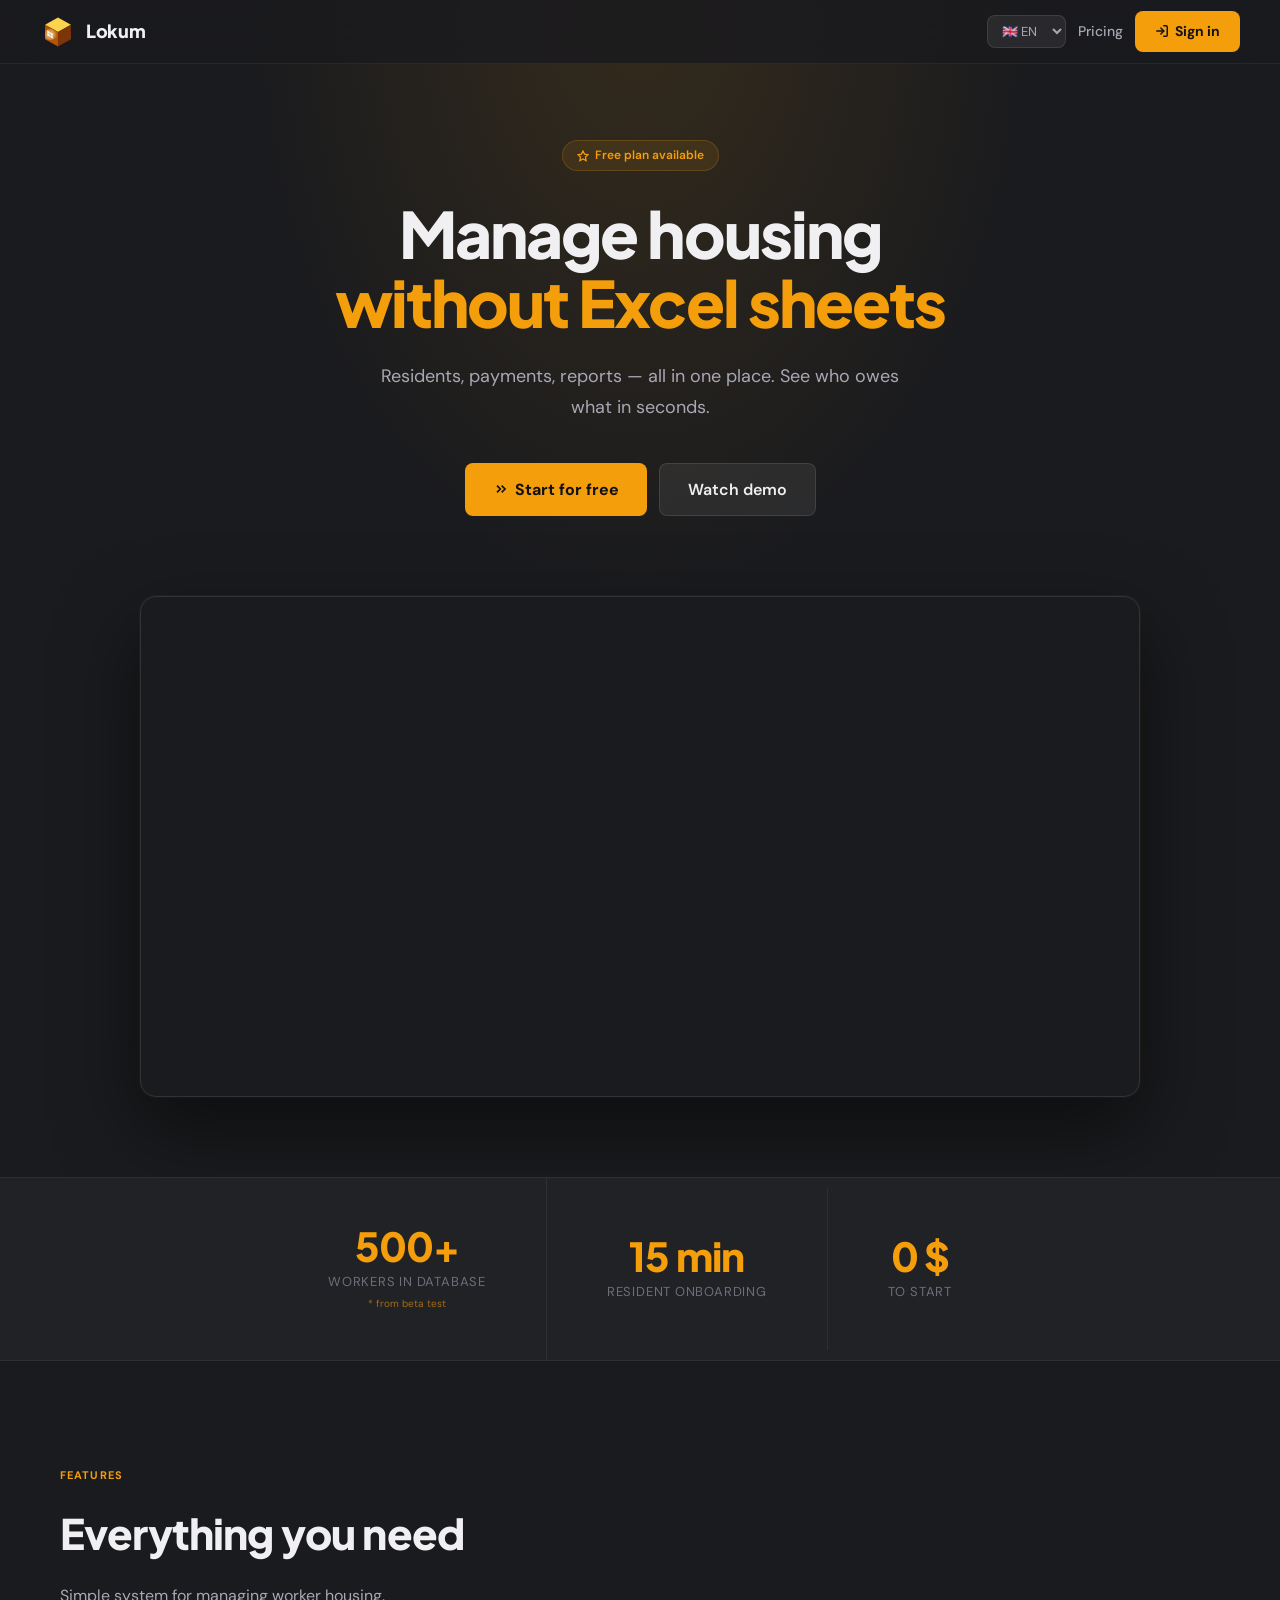
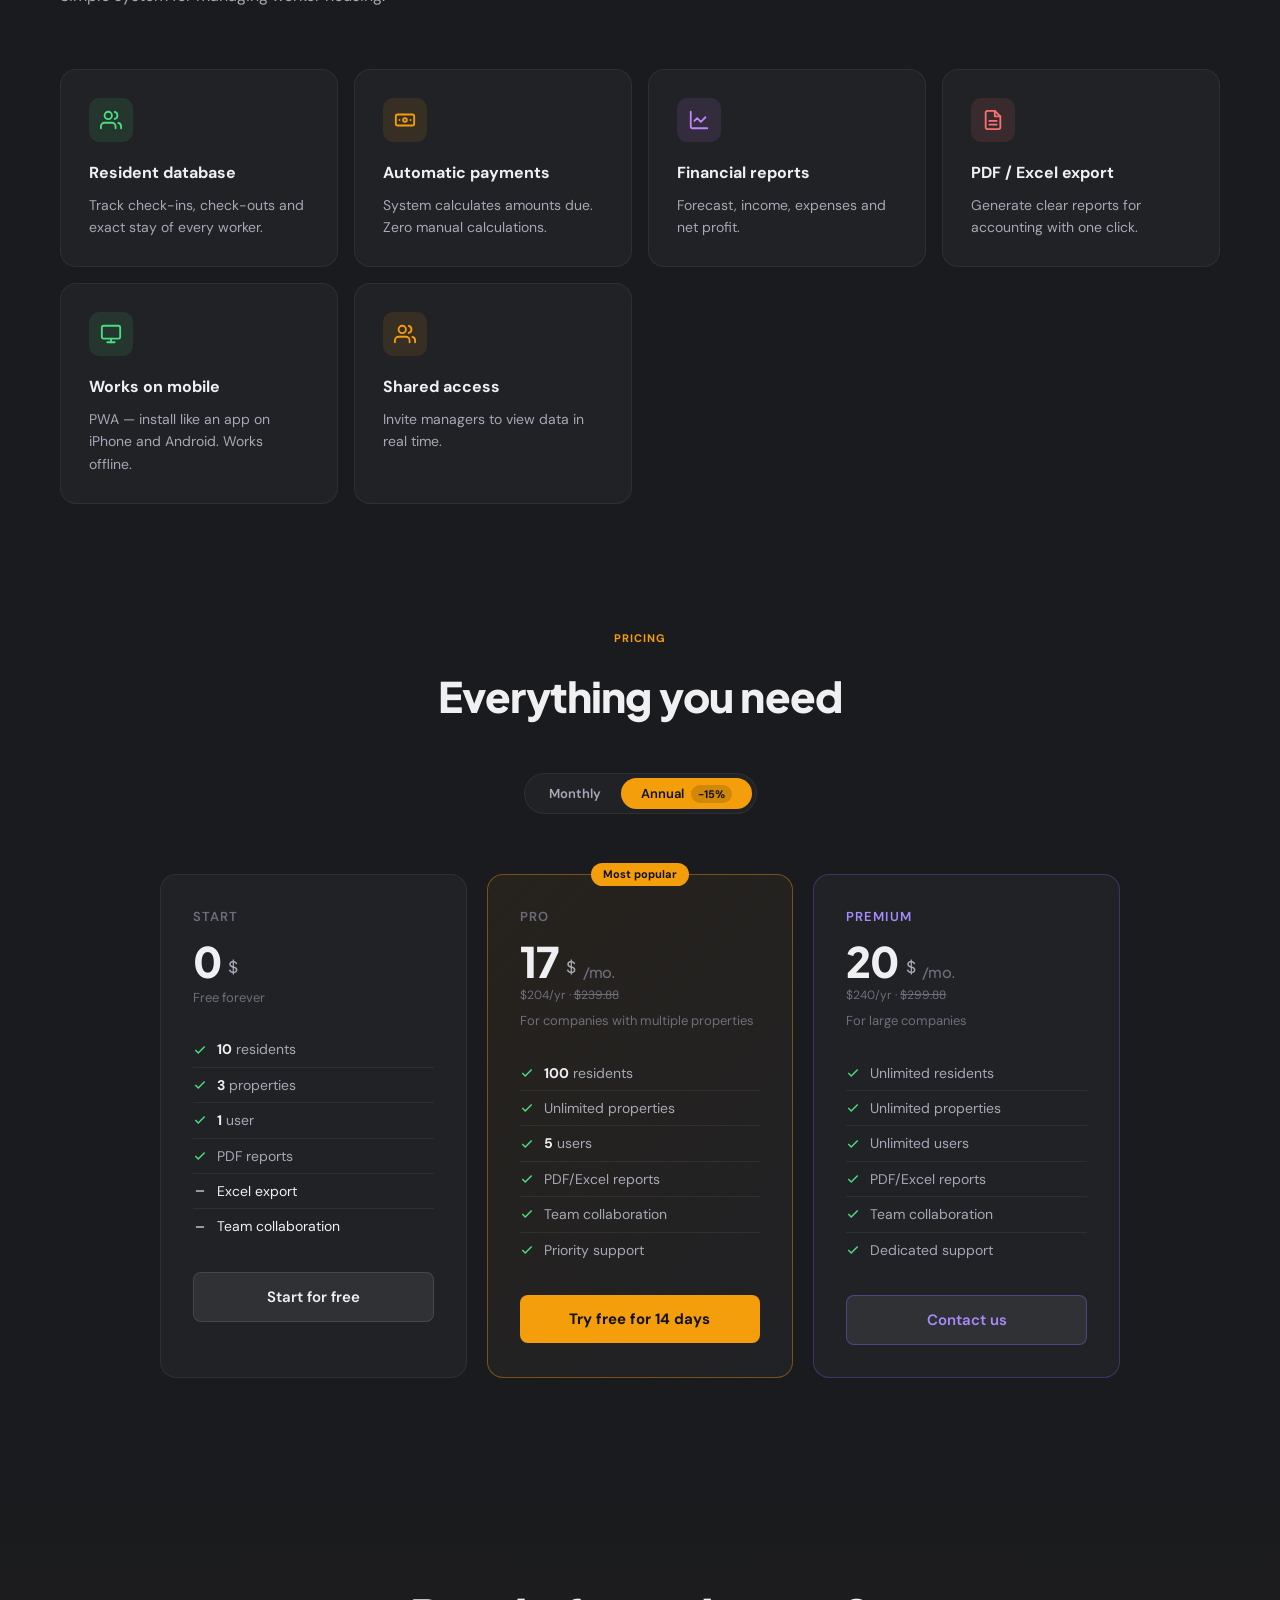
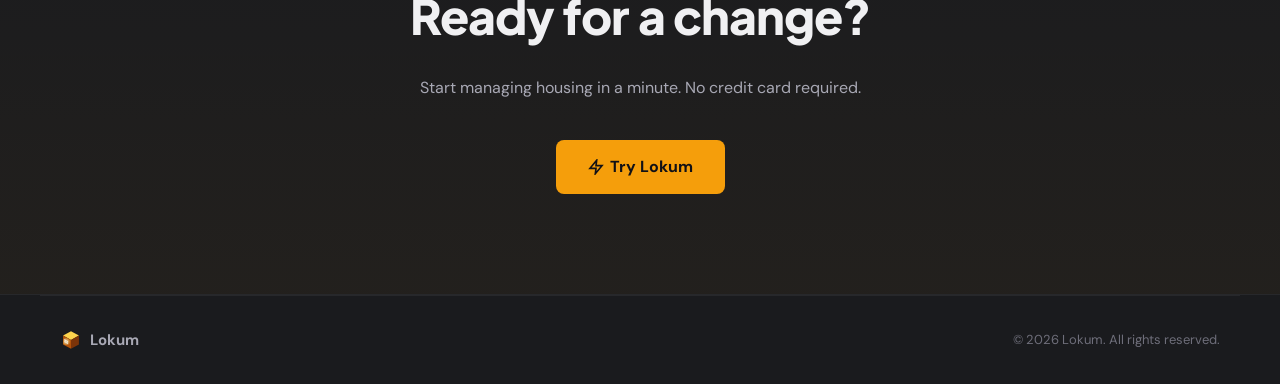
==== index.html @ be655bae "fix: remove RU flag emoji, reorder PL before RU in lang objects Co-Authored-By: Claude Opus 4.6 (1M " ====
<!DOCTYPE html>
<html lang="pl">
<head>
  <meta charset="UTF-8">
  <meta name="viewport" content="width=device-width, initial-scale=1.0">
  <meta name="theme-color" content="#1a1b1e">
  <meta name="description" content="Lokum — system zarządzania kwaterami pracowniczymi.">
  <title>Lokum — Zarządzanie kwaterami</title>
  <link rel="preconnect" href="https://fonts.googleapis.com">
  <link rel="preconnect" href="https://fonts.gstatic.com" crossorigin>
  <link href="https://fonts.googleapis.com/css2?family=DM+Sans:opsz,wght@9..40,400;9..40,500;9..40,700;9..40,800&family=Plus+Jakarta+Sans:wght@700;800&display=swap" rel="stylesheet">
  <style>
    :root {
      --bg: #1a1b1e;
      --bg2: #212226;
      --bg3: #1e1f23;
      --text: #f0f0f2;
      --text2: #a8a8b4;
      --text3: #6e6e7a;
      --border: rgba(255,255,255,.10);
      --border2: rgba(255,255,255,.06);
      --surface: rgba(255,255,255,.07);
      --surface2: rgba(255,255,255,.04);
      --accent: #f59e0b;
      --accent2: #d97706;
      --green: #4ade80;
      --red: #f87171;
      --purple: #c084fc;
    }

    * { margin: 0; padding: 0; box-sizing: border-box; }

    body {
      font-family: 'DM Sans', -apple-system, sans-serif;
      background: var(--bg);
      color: var(--text);
      line-height: 1.6;
      overflow-x: hidden;
    }

    /* ── NAV ── */
    nav {
      position: fixed; top: 0; left: 0; right: 0;
      padding: 0 40px;
      height: 64px;
      display: flex; justify-content: space-between; align-items: center;
      background: rgba(26,27,30,.85);
      backdrop-filter: blur(16px);
      -webkit-backdrop-filter: blur(16px);
      border-bottom: 1px solid var(--border2);
      z-index: 100;
    }

    .nav-logo {
      display: flex; align-items: center; gap: 10px;
      text-decoration: none; color: var(--text);
    }

    .nav-logo-icon {
      width: 36px; height: 36px;
      background: transparent;
      border-radius: 10px;
      display: flex; align-items: center; justify-content: center;
    }

    .nav-logo-icon svg { width: 36px; height: 36px; }

    .nav-logo-name {
      font-family: 'Plus Jakarta Sans', sans-serif;
      font-size: 18px; font-weight: 800;
      letter-spacing: -0.02em;
    }

    .nav-right { display: flex; gap: 12px; align-items: center; }

    .nav-link {
      color: var(--text2); text-decoration: none;
      font-size: 14px; font-weight: 500;
      transition: color .2s;
      cursor: pointer;
      background: none; border: none; font-family: inherit;
    }
    .nav-link:hover { color: var(--text); }

    .btn-primary {
      display: inline-flex; align-items: center; gap: 6px;
      background: var(--accent); color: #111116;
      padding: 9px 20px; border-radius: 8px;
      font-weight: 700; font-size: 14px;
      text-decoration: none;
      transition: all .2s cubic-bezier(.16,1,.3,1);
      border: none; cursor: pointer; font-family: inherit;
      white-space: nowrap;
    }
    .btn-primary:hover {
      filter: brightness(1.1);
      transform: translateY(-1px);
      box-shadow: 0 8px 24px rgba(245,158,11,.25);
    }
    .btn-primary:active { transform: scale(.98); }

    .btn-secondary {
      display: inline-flex; align-items: center; gap: 6px;
      background: var(--surface); color: var(--text);
      padding: 9px 20px; border-radius: 8px;
      font-weight: 600; font-size: 14px;
      text-decoration: none;
      border: 1px solid var(--border);
      transition: all .2s; cursor: pointer; font-family: inherit;
    }
    .btn-secondary:hover { background: var(--surface); border-color: rgba(255,255,255,.2); }

    /* ── HERO ── */
    .hero {
      padding: 140px 20px 80px;
      text-align: center;
      position: relative;
      overflow: hidden;
    }

    .hero::before {
      content: '';
      position: absolute; top: 0; left: 50%; transform: translateX(-50%);
      width: 800px; height: 600px;
      background: radial-gradient(ellipse at 50% 0%, rgba(245,158,11,.12) 0%, transparent 70%);
      pointer-events: none;
    }

    .hero-badge {
      display: inline-flex; align-items: center; gap: 6px;
      background: rgba(245,158,11,.1);
      border: 1px solid rgba(245,158,11,.2);
      color: var(--accent);
      padding: 5px 14px; border-radius: 100px;
      font-size: 12px; font-weight: 600;
      margin-bottom: 28px;
      opacity: 0; animation: fadeUp .5s ease .1s both;
    }

    .hero h1 {
      font-family: 'Plus Jakarta Sans', sans-serif;
      font-size: clamp(36px, 6vw, 64px);
      font-weight: 800;
      line-height: 1.08;
      letter-spacing: -0.03em;
      max-width: 820px;
      margin: 0 auto 24px;
      opacity: 0; animation: fadeUp .6s ease .2s both;
    }

    .hero h1 span { color: var(--accent); }

    .hero p {
      font-size: clamp(15px, 2vw, 18px);
      color: var(--text2);
      max-width: 560px;
      margin: 0 auto 40px;
      line-height: 1.7;
      opacity: 0; animation: fadeUp .6s ease .35s both;
    }

    .hero-cta {
      display: flex; gap: 12px; justify-content: center; flex-wrap: wrap;
      margin-bottom: 80px;
      opacity: 0; animation: fadeUp .6s ease .45s both;
    }

    .hero-video-wrap {
      max-width: 1000px; margin: 0 auto;
      position: relative;
      opacity: 0; animation: fadeUp .8s ease .55s both;
    }

    .hero-video-frame {
      border-radius: 16px;
      border: 1px solid var(--border);
      overflow: hidden;
      box-shadow: 0 32px 80px rgba(0,0,0,.5), 0 0 0 1px rgba(245,158,11,.06);
      animation: glowPulse 4s ease-in-out 1.5s infinite;
    }

    .hero-video-frame video {
      width: 100%; height: auto; display: block;
    }

    /* ── STATS BANNER ── */
    .banner {
      display: flex; justify-content: center; align-items: center;
      flex-wrap: wrap; gap: 0;
      border-top: 1px solid var(--border2);
      border-bottom: 1px solid var(--border2);
      background: var(--bg2);
      padding: 0 20px;
    }

    .banner-stat {
      display: flex; flex-direction: column; align-items: center;
      padding: 48px 60px;
      border-right: 1px solid var(--border2);
      opacity: 0; transform: translateY(20px);
      transition: opacity .6s ease, transform .6s ease;
    }
    .banner-stat:last-child { border-right: none; }
    .banner-stat.visible { opacity: 1; transform: translateY(0); }
    .banner-stat:nth-child(2) { transition-delay: .15s; }
    .banner-stat:nth-child(3) { transition-delay: .3s; }

    .banner-val {
      font-family: 'Plus Jakarta Sans', sans-serif;
      font-size: 40px; font-weight: 800;
      color: var(--accent);
      line-height: 1; margin-bottom: 6px;
      letter-spacing: -0.02em;
    }

    .banner-lbl {
      font-size: 13px; color: var(--text3);
      text-transform: uppercase; letter-spacing: .06em;
    }

    .banner-note {
      font-size: 10px; color: var(--accent);
      opacity: .6; margin-top: 3px;
    }

    /* ── FEATURES ── */
    .section {
      padding: 100px 20px;
      max-width: 1200px;
      margin: 0 auto;
    }

    .sec-label {
      display: inline-block;
      font-size: 11px; font-weight: 700;
      letter-spacing: .1em; text-transform: uppercase;
      color: var(--accent); margin-bottom: 14px;
    }

    .sec-title {
      font-family: 'Plus Jakarta Sans', sans-serif;
      font-size: clamp(28px, 4vw, 42px);
      font-weight: 800; letter-spacing: -0.02em;
      margin-bottom: 16px;
    }

    .sec-sub {
      font-size: 16px; color: var(--text2);
      max-width: 560px; margin-bottom: 60px; line-height: 1.7;
    }

    .features-grid {
      display: grid;
      grid-template-columns: repeat(auto-fit, minmax(260px, 1fr));
      gap: 16px;
    }

    .feat-card {
      background: var(--bg2);
      border: 1px solid var(--border2);
      border-radius: 16px;
      padding: 28px;
      transition: border-color .2s, transform .3s cubic-bezier(.16,1,.3,1), box-shadow .3s;
      opacity: 0; transform: translateY(24px);
    }
    .feat-card.visible { opacity: 1; transform: translateY(0); }
    .feat-card:nth-child(2) { transition-delay: .08s; }
    .feat-card:nth-child(3) { transition-delay: .16s; }
    .feat-card:nth-child(4) { transition-delay: .24s; }
    .feat-card:nth-child(5) { transition-delay: .32s; }
    .feat-card:nth-child(6) { transition-delay: .4s; }

    .feat-card:hover {
      border-color: rgba(245,158,11,.3);
      transform: translateY(-4px);
      box-shadow: 0 12px 32px rgba(0,0,0,.2);
    }

    .feat-icon {
      width: 44px; height: 44px;
      border-radius: 10px;
      display: flex; align-items: center; justify-content: center;
      margin-bottom: 18px;
    }

    .feat-card h3 {
      font-size: 16px; font-weight: 700;
      margin-bottom: 8px;
    }

    .feat-card p { font-size: 14px; color: var(--text2); line-height: 1.6; }

    /* ── PRICING ── */
    .pricing-grid {
      display: grid;
      grid-template-columns: repeat(auto-fit, minmax(280px, 1fr));
      gap: 20px;
      max-width: 960px;
      margin: 0 auto;
    }

    .plan-card {
      background: var(--bg2);
      border: 1px solid var(--border2);
      border-radius: 16px;
      padding: 32px;
      position: relative;
      transition: transform .3s, border-color .2s;
    }

    .plan-card:hover { transform: translateY(-4px); }

    .plan-card.featured {
      border-color: rgba(245,158,11,.4);
      background: linear-gradient(135deg, rgba(245,158,11,.06), var(--bg2));
    }

    .plan-badge {
      position: absolute; top: -12px; left: 50%; transform: translateX(-50%);
      background: var(--accent); color: #111;
      font-size: 11px; font-weight: 700;
      padding: 3px 12px; border-radius: 100px;
      white-space: nowrap;
    }

    .plan-name {
      font-size: 13px; font-weight: 600;
      text-transform: uppercase; letter-spacing: .08em;
      color: var(--text3); margin-bottom: 12px;
    }

    .plan-price {
      font-family: 'Plus Jakarta Sans', sans-serif;
      font-size: 42px; font-weight: 800;
      letter-spacing: -0.02em; line-height: 1;
      margin-bottom: 4px;
    }

    .plan-price sub { font-size: 16px; font-weight: 500; color: var(--text2); vertical-align: middle; line-height: 1; }
    .plan-price .period { font-size: 15px; font-weight: 500; color: var(--text3); }

    .plan-desc { font-size: 13px; color: var(--text3); margin-bottom: 24px; margin-top: 6px; }

    .plan-features { list-style: none; margin-bottom: 28px; }

    .plan-features li {
      display: flex; align-items: center; gap: 10px;
      font-size: 14px; color: var(--text2);
      padding: 6px 0;
      border-bottom: 1px solid var(--border2);
    }
    .plan-features li:last-child { border-bottom: none; }

    .check-icon { color: var(--green); flex-shrink: 0; }
    .plan-features li strong { color: var(--text); }

    /* ── CTA ── */
    .cta-section {
      padding: 100px 20px;
      text-align: center;
      background: linear-gradient(180deg, transparent, rgba(245,158,11,.04));
    }

    .cta-section h2 {
      font-family: 'Plus Jakarta Sans', sans-serif;
      font-size: clamp(28px, 4vw, 48px);
      font-weight: 800; letter-spacing: -0.02em;
      margin-bottom: 20px;
    }

    .cta-section p { font-size: 16px; color: var(--text2); margin-bottom: 40px; }

    /* ── FOOTER ── */
    footer {
      padding: 32px 20px;
      border-top: 1px solid var(--border2);
      display: flex; justify-content: space-between; align-items: center;
      flex-wrap: wrap; gap: 12px;
      max-width: 1200px; margin: 0 auto;
    }

    .footer-logo {
      display: flex; align-items: center; gap: 8px;
      font-weight: 700; font-size: 15px; color: var(--text2);
      text-decoration: none;
    }

    .footer-right { font-size: 13px; color: var(--text3); }

    /* ── ANIMATIONS ── */
    @keyframes fadeUp {
      from { opacity: 0; transform: translateY(16px); }
      to   { opacity: 1; transform: translateY(0); }
    }

    @keyframes glowPulse {
      0%, 100% { box-shadow: 0 32px 80px rgba(0,0,0,.5), 0 0 0 1px rgba(245,158,11,.06); }
      50%       { box-shadow: 0 32px 80px rgba(0,0,0,.5), 0 0 60px rgba(245,158,11,.12); }
    }

    /* ── RESPONSIVE ── */
    @media (max-width: 768px) {
      nav { padding: 0 16px; }
      .banner-stat { padding: 32px 28px; }
      .banner-lbl { font-size: 11px; }
      .banner-val { font-size: 32px; }
      .section { padding: 64px 16px; }
      .nav-link.hide-mob { display: none; }
      footer { justify-content: center; text-align: center; }
    }

    @media (max-width: 480px) {
      .banner { flex-direction: column; }
      .banner-stat { border-right: none; border-bottom: 1px solid var(--border2); width: 100%; }
      .banner-stat:last-child { border-bottom: none; }
    }
    </style>
</head>
<body>

  <!-- NAV -->
  <nav>
    <a href="#" class="nav-logo">
      <div class="nav-logo-icon">
        <svg xmlns="http://www.w3.org/2000/svg" viewBox="0 0 100 100" width="36" height="36"><defs><radialGradient id="wg" cx="28" cy="57" r="24" gradientUnits="userSpaceOnUse"><stop offset="0%" stop-color="#FEF9C3" stop-opacity="0.95"/><stop offset="50%" stop-color="#FDE68A" stop-opacity="0.45"/><stop offset="100%" stop-color="#C96A09" stop-opacity="0"/></radialGradient><clipPath id="cl"><polygon points="14,30 50,50 50,90 14,70"/></clipPath></defs><polygon points="50,10 86,30 50,50 14,30" fill="#FCD34D"/><polygon points="14,30 50,50 50,90 14,70" fill="#B45309"/><g clip-path="url(#cl)"><ellipse cx="28" cy="57" rx="20" ry="16" fill="url(#wg)"/><polygon points="19,44 37,54 37,70 19,60" fill="#FFFDE7"/><line x1="19" y1="52" x2="37" y2="62" stroke="#B45309" stroke-width="1.6" opacity="0.55"/><line x1="28" y1="49" x2="28" y2="65" stroke="#B45309" stroke-width="1.6" opacity="0.55"/><polygon points="19,44 37,54 37,70 19,60" fill="none" stroke="#92400E" stroke-width="1.8" opacity="0.5"/></g><polygon points="86,30 86,70 50,90 50,50" fill="#7C3409"/></svg>
      </div>
      <span class="nav-logo-name">Lokum</span>
    </a>
    <div class="nav-right">
      <select id="lang-select" onchange="setLang(this.value)" style="background:var(--surface);border:1px solid var(--border);color:var(--text2);border-radius:8px;padding:6px 10px;font-size:13px;font-family:inherit;cursor:pointer;outline:none">
        <option value="pl">🇵🇱 PL</option>
        <option value="ua">🇺🇦 UA</option>
        <option value="ru">RU</option>
        <option value="en">🇬🇧 EN</option>
        <option value="lt">🇱🇹 LT</option>
      </select>
      <a href="#pricing" class="nav-link hide-mob" data-i18n="nav_pricing">Cennik</a>
      <a href="app.html" class="btn-primary">
        <svg xmlns="http://www.w3.org/2000/svg" width="14" height="14" viewBox="0 0 24 24" fill="none" stroke="currentColor" stroke-width="2.5" stroke-linecap="round" stroke-linejoin="round"><path d="M15 3h4a2 2 0 0 1 2 2v14a2 2 0 0 1-2 2h-4"/><polyline points="10 17 15 12 10 7"/><line x1="15" y1="12" x2="3" y2="12"/></svg>
        <span data-i18n="nav_login">Zaloguj się</span>
      </a>
    </div>
  </nav>

  <!-- HERO -->
  <section class="hero">
    <div class="hero-badge">
      <svg xmlns="http://www.w3.org/2000/svg" width="12" height="12" viewBox="0 0 24 24" fill="none" stroke="currentColor" stroke-width="2.5"><polygon points="12 2 15.09 8.26 22 9.27 17 14.14 18.18 21.02 12 17.77 5.82 21.02 7 14.14 2 9.27 8.91 8.26 12 2"/></svg>
      <span data-i18n="hero_badge">Darmowy plan dostępny</span>
    </div>
    <h1 data-i18n="hero_h1">Zarządzaj kwaterami<br><span>bez arkuszy Excel</span></h1>
    <p data-i18n="hero_p">Mieszkańcy, płatności, raporty — wszystko w jednym miejscu.</p>
    <div class="hero-cta">
      <a href="app.html" class="btn-primary" style="font-size:16px;padding:13px 28px">
        <svg xmlns="http://www.w3.org/2000/svg" width="16" height="16" viewBox="0 0 24 24" fill="none" stroke="currentColor" stroke-width="2.5"><polyline points="13 17 18 12 13 7"/><polyline points="6 17 11 12 6 7"/></svg>
        <span data-i18n="hero_cta1">Zacznij za darmo</span>
      </a>
      <a href="#features" class="btn-secondary" style="font-size:16px;padding:13px 28px">
        <span data-i18n="hero_cta2">Zobacz demo</span>
      </a>
    </div>
    <div class="hero-video-wrap">
      <div class="hero-video-frame">
        <video autoplay muted loop playsinline preload="auto">
          <source src="promo.mp4" type="video/mp4">
        </video>
      </div>
    </div>
  </section>

  <!-- BANNER -->
  <div class="banner" id="stats-banner">
    <div class="banner-stat">
      <div class="banner-val">500+</div>
      <div class="banner-lbl" data-i18n="banner_lbl1">Pracowników w bazie</div>
      <div class="banner-note" data-i18n="banner_note1">* z beta testu</div>
    </div>
    <div class="banner-stat">
      <div class="banner-val">15 min</div>
      <div class="banner-lbl" data-i18n="banner_lbl2">Onboarding lokatora</div>
    </div>
    <div class="banner-stat">
      <div class="banner-val">0 $</div>
      <div class="banner-lbl" data-i18n="banner_lbl3">Za start</div>
    </div>
  </div>

  <!-- FEATURES -->
  <section class="section" id="features">
    <div>
      <div class="sec-label" data-i18n="feat_label">Funkcje</div>
      <h2 class="sec-title" data-i18n="feat_h2">Wszystko czego potrzebujesz</h2>
      <p class="sec-sub" data-i18n="feat_sub">Prosty system do zarządzania kwaterami pracowniczymi.</p>
    </div>
    <div class="features-grid">
      <div class="feat-card">
        <div class="feat-icon" style="background:rgba(74,222,128,.1)"><svg xmlns="http://www.w3.org/2000/svg" width="22" height="22" viewBox="0 0 24 24" fill="none" stroke="#4ade80" stroke-width="2" stroke-linecap="round" stroke-linejoin="round"><path d="M17 21v-2a4 4 0 0 0-4-4H5a4 4 0 0 0-4 4v2"/><circle cx="9" cy="7" r="4"/><path d="M23 21v-2a4 4 0 0 0-3-3.87"/><path d="M16 3.13a4 4 0 0 1 0 7.75"/></svg></div>
        <h3 data-i18n="feat1_h">Baza mieszkańców</h3>
        <p data-i18n="feat1_p">Śledź zameldowania, wymeldowania i czas pobytu.</p>
      </div>
      <div class="feat-card">
        <div class="feat-icon" style="background:rgba(245,158,11,.1)"><svg xmlns="http://www.w3.org/2000/svg" width="22" height="22" viewBox="0 0 24 24" fill="none" stroke="#f59e0b" stroke-width="2" stroke-linecap="round" stroke-linejoin="round"><rect width="20" height="12" x="2" y="6" rx="2"/><circle cx="12" cy="12" r="2"/><path d="M6 12h.01M18 12h.01"/></svg></div>
        <h3 data-i18n="feat2_h">Automatyczne płatności</h3>
        <p data-i18n="feat2_p">System przelicza należności. Zero ręcznych obliczeń.</p>
      </div>
      <div class="feat-card">
        <div class="feat-icon" style="background:rgba(192,132,252,.1)"><svg xmlns="http://www.w3.org/2000/svg" width="22" height="22" viewBox="0 0 24 24" fill="none" stroke="#c084fc" stroke-width="2" stroke-linecap="round" stroke-linejoin="round"><path d="M3 3v16a2 2 0 0 0 2 2h16"/><path d="m19 9-5 5-4-4-3 3"/></svg></div>
        <h3 data-i18n="feat3_h">Raporty finansowe</h3>
        <p data-i18n="feat3_p">Prognoza, dochód, wydatki i zysk netto.</p>
      </div>
      <div class="feat-card">
        <div class="feat-icon" style="background:rgba(248,113,113,.1)"><svg xmlns="http://www.w3.org/2000/svg" width="22" height="22" viewBox="0 0 24 24" fill="none" stroke="#f87171" stroke-width="2" stroke-linecap="round" stroke-linejoin="round"><path d="M14 2H6a2 2 0 0 0-2 2v16a2 2 0 0 0 2 2h12a2 2 0 0 0 2-2V8z"/><polyline points="14 2 14 8 20 8"/><line x1="16" y1="13" x2="8" y2="13"/><line x1="16" y1="17" x2="8" y2="17"/></svg></div>
        <h3 data-i18n="feat4_h">Eksport PDF / Excel</h3>
        <p data-i18n="feat4_p">Generuj raporty jednym kliknięciem.</p>
      </div>
      <div class="feat-card">
        <div class="feat-icon" style="background:rgba(74,222,128,.1)"><svg xmlns="http://www.w3.org/2000/svg" width="22" height="22" viewBox="0 0 24 24" fill="none" stroke="#4ade80" stroke-width="2" stroke-linecap="round" stroke-linejoin="round"><rect x="2" y="3" width="20" height="14" rx="2"/><line x1="8" y1="21" x2="16" y2="21"/><line x1="12" y1="17" x2="12" y2="21"/></svg></div>
        <h3 data-i18n="feat5_h">Działa na telefonie</h3>
        <p data-i18n="feat5_p">PWA na iPhone i Android. Działa offline.</p>
      </div>
      <div class="feat-card">
        <div class="feat-icon" style="background:rgba(245,158,11,.1)"><svg xmlns="http://www.w3.org/2000/svg" width="22" height="22" viewBox="0 0 24 24" fill="none" stroke="#f59e0b" stroke-width="2" stroke-linecap="round" stroke-linejoin="round"><path d="M17 21v-2a4 4 0 0 0-4-4H5a4 4 0 0 0-4 4v2"/><circle cx="9" cy="7" r="4"/><path d="M23 21v-2a4 4 0 0 0-3-3.87"/><path d="M16 3.13a4 4 0 0 1 0 7.75"/></svg></div>
        <h3 data-i18n="feat6_h">Współdzielenie</h3>
        <p data-i18n="feat6_p">Zaproś menedżerów do podglądu danych.</p>
      </div>
    </div>
  </section>

  <!-- PRICING -->
  <section class="section" id="pricing" style="padding-top:20px">
    <div style="text-align:center;margin-bottom:60px">
      <div class="sec-label" data-i18n="nav_pricing">Cennik</div>
      <h2 class="sec-title" data-i18n="feat_h2" style="font-size:clamp(28px,4vw,42px)">Prosty, uczciwy cennik</h2>

      <!-- Billing toggle -->
      <div style="display:inline-flex;align-items:center;gap:0;margin-top:28px;background:var(--bg2);border:1px solid var(--border2);border-radius:100px;padding:4px">
        <button id="btn-monthly" onclick="setBilling('monthly')" style="padding:7px 20px;border-radius:100px;border:none;font-family:inherit;font-size:13px;font-weight:600;cursor:pointer;background:transparent;color:var(--text2);transition:all .2s">
          <span data-i18n="billing_monthly">Miesięcznie</span>
        </button>
        <button id="btn-annual" onclick="setBilling('annual')" style="padding:7px 20px;border-radius:100px;border:none;font-family:inherit;font-size:13px;font-weight:600;cursor:pointer;background:var(--accent);color:#111;transition:all .2s">
          <span data-i18n="billing_annual">Rocznie</span>
          <span style="background:rgba(0,0,0,.15);color:#111;padding:2px 7px;border-radius:20px;font-size:11px;margin-left:4px;font-weight:700">-15%</span>
        </button>
      </div>
    </div>

    <div class="pricing-grid" style="max-width:960px">
      <!-- Free -->
      <div class="plan-card">
        <div class="plan-name">Start</div>
        <div class="plan-price">0 <sub>$</sub></div>
        <div class="plan-desc" data-i18n="plan_free_desc">Na zawsze darmowy</div>
        <ul class="plan-features">
          <li><svg class="check-icon" xmlns="http://www.w3.org/2000/svg" width="14" height="14" viewBox="0 0 24 24" fill="none" stroke="currentColor" stroke-width="2.5"><polyline points="20 6 9 17 4 12"/></svg><span><strong>10</strong> <span data-i18n="plan_residents">mieszkańców</span></span></li>
          <li><svg class="check-icon" xmlns="http://www.w3.org/2000/svg" width="14" height="14" viewBox="0 0 24 24" fill="none" stroke="currentColor" stroke-width="2.5"><polyline points="20 6 9 17 4 12"/></svg><span><strong>3</strong> <span data-i18n="plan_props">obiekty</span></span></li>
          <li><svg class="check-icon" xmlns="http://www.w3.org/2000/svg" width="14" height="14" viewBox="0 0 24 24" fill="none" stroke="currentColor" stroke-width="2.5"><polyline points="20 6 9 17 4 12"/></svg><span><strong>1</strong> <span data-i18n="plan_user">użytkownik</span></span></li>
          <li><svg class="check-icon" xmlns="http://www.w3.org/2000/svg" width="14" height="14" viewBox="0 0 24 24" fill="none" stroke="currentColor" stroke-width="2.5"><polyline points="20 6 9 17 4 12"/></svg><span data-i18n="plan_reports_pdf">Raporty PDF</span></li>
          <li style="color:var(--text4)"><svg xmlns="http://www.w3.org/2000/svg" width="14" height="14" viewBox="0 0 24 24" fill="none" stroke="currentColor" stroke-width="2" style="color:var(--text4);flex-shrink:0"><line x1="5" y1="12" x2="19" y2="12"/></svg><span data-i18n="plan_excel">Eksport Excel</span></li>
          <li style="color:var(--text4)"><svg xmlns="http://www.w3.org/2000/svg" width="14" height="14" viewBox="0 0 24 24" fill="none" stroke="currentColor" stroke-width="2" style="color:var(--text4);flex-shrink:0"><line x1="5" y1="12" x2="19" y2="12"/></svg><span data-i18n="plan_collab">Wspólna praca</span></li>
        </ul>
        <a href="app.html" class="btn-secondary" style="width:100%;justify-content:center;font-size:15px;padding:12px" data-i18n="cta_free">Zacznij za darmo</a>
      </div>

      <!-- Pro -->
      <div class="plan-card featured">
        <div class="plan-badge" data-i18n="plan_popular">Najpopularniejszy</div>
        <div class="plan-name">Pro</div>
        <div class="plan-price"><span id="price-pro">17</span> <sub>$</sub> <span class="period">/<span data-i18n="plan_mo">mies.</span></span></div>
        <div id="price-pro-annual" style="font-size:12px;color:var(--text3);margin-top:2px"><span id="price-pro-note">$204/yr · <s style="color:var(--text4)">$239.88</s></span></div>
        <div class="plan-desc" data-i18n="plan_pro_desc">Dla firm z wieloma obiektami</div>
        <ul class="plan-features">
          <li><svg class="check-icon" xmlns="http://www.w3.org/2000/svg" width="14" height="14" viewBox="0 0 24 24" fill="none" stroke="currentColor" stroke-width="2.5"><polyline points="20 6 9 17 4 12"/></svg><span><strong>100</strong> <span data-i18n="plan_residents">mieszkańców</span></span></li>
          <li><svg class="check-icon" xmlns="http://www.w3.org/2000/svg" width="14" height="14" viewBox="0 0 24 24" fill="none" stroke="currentColor" stroke-width="2.5"><polyline points="20 6 9 17 4 12"/></svg><span data-i18n="plan_unlimited_props">Nieograniczone obiekty</span></li>
          <li><svg class="check-icon" xmlns="http://www.w3.org/2000/svg" width="14" height="14" viewBox="0 0 24 24" fill="none" stroke="currentColor" stroke-width="2.5"><polyline points="20 6 9 17 4 12"/></svg><span><strong>5</strong> <span data-i18n="plan_users">użytkowników</span></span></li>
          <li><svg class="check-icon" xmlns="http://www.w3.org/2000/svg" width="14" height="14" viewBox="0 0 24 24" fill="none" stroke="currentColor" stroke-width="2.5"><polyline points="20 6 9 17 4 12"/></svg><span data-i18n="plan_reports">Raporty PDF + Excel</span></li>
          <li><svg class="check-icon" xmlns="http://www.w3.org/2000/svg" width="14" height="14" viewBox="0 0 24 24" fill="none" stroke="currentColor" stroke-width="2.5"><polyline points="20 6 9 17 4 12"/></svg><span data-i18n="plan_collab">Wspólna praca</span></li>
          <li><svg class="check-icon" xmlns="http://www.w3.org/2000/svg" width="14" height="14" viewBox="0 0 24 24" fill="none" stroke="currentColor" stroke-width="2.5"><polyline points="20 6 9 17 4 12"/></svg><span data-i18n="plan_support">Wsparcie priorytetowe</span></li>
        </ul>
        <a href="app.html" class="btn-primary" style="width:100%;justify-content:center;font-size:15px;padding:12px" data-i18n="cta_trial">Wypróbuj 14 dni gratis</a>
      </div>

      <!-- Premium -->
      <div class="plan-card" style="border-color:rgba(139,92,246,.3)">
        <div class="plan-name" style="color:#a78bfa">Premium</div>
        <div class="plan-price"><span id="price-premium">20</span> <sub>$</sub> <span class="period">/<span data-i18n="plan_mo">mies.</span></span></div>
        <div id="price-premium-annual" style="font-size:12px;color:var(--text3);margin-top:2px"><span id="price-prem-note">$240/yr · <s style="color:var(--text4)">$299.88</s></span></div>
        <div class="plan-desc" data-i18n="plan_prem_desc">Dla firm z wieloma obiektami i pracownikami</div>
        <ul class="plan-features">
          <li><svg class="check-icon" xmlns="http://www.w3.org/2000/svg" width="14" height="14" viewBox="0 0 24 24" fill="none" stroke="currentColor" stroke-width="2.5"><polyline points="20 6 9 17 4 12"/></svg><span data-i18n="plan_unlimited_res">Nieograniczeni mieszkańcy</span></li>
          <li><svg class="check-icon" xmlns="http://www.w3.org/2000/svg" width="14" height="14" viewBox="0 0 24 24" fill="none" stroke="currentColor" stroke-width="2.5"><polyline points="20 6 9 17 4 12"/></svg><span data-i18n="plan_unlimited_props">Nieograniczone obiekty</span></li>
          <li><svg class="check-icon" xmlns="http://www.w3.org/2000/svg" width="14" height="14" viewBox="0 0 24 24" fill="none" stroke="currentColor" stroke-width="2.5"><polyline points="20 6 9 17 4 12"/></svg><span data-i18n="plan_unlimited_users">Bez limitu użytkowników</span></li>
          <li><svg class="check-icon" xmlns="http://www.w3.org/2000/svg" width="14" height="14" viewBox="0 0 24 24" fill="none" stroke="currentColor" stroke-width="2.5"><polyline points="20 6 9 17 4 12"/></svg><span data-i18n="plan_reports">Raporty PDF + Excel</span></li>
          <li><svg class="check-icon" xmlns="http://www.w3.org/2000/svg" width="14" height="14" viewBox="0 0 24 24" fill="none" stroke="currentColor" stroke-width="2.5"><polyline points="20 6 9 17 4 12"/></svg><span data-i18n="plan_collab">Wspólna praca</span></li>
          <li><svg class="check-icon" xmlns="http://www.w3.org/2000/svg" width="14" height="14" viewBox="0 0 24 24" fill="none" stroke="currentColor" stroke-width="2.5"><polyline points="20 6 9 17 4 12"/></svg><span data-i18n="plan_dedicated">Dedykowane wsparcie</span></li>
        </ul>
        <a href="app.html" class="btn-secondary" style="width:100%;justify-content:center;font-size:15px;padding:12px;border-color:rgba(139,92,246,.4);color:#a78bfa" data-i18n="cta_contact">Skontaktuj się</a>
      </div>
    </div>
  </section>

  <!-- CTA -->
  <section class="cta-section">
    <h2 data-i18n="cta_h2">Gotowy na zmianę?</h2>
    <p data-i18n="cta_p">Zacznij zarządzać kwaterami w minutę. Karta kredytowa nie jest wymagana.</p>
    <a href="app.html" class="btn-primary" style="font-size:16px;padding:14px 32px">
      <svg xmlns="http://www.w3.org/2000/svg" width="16" height="16" viewBox="0 0 24 24" fill="none" stroke="currentColor" stroke-width="2.5"><path d="M13 2L3 14h9l-1 8 10-12h-9l1-8z"/></svg>
      <span data-i18n="cta_btn">Wypróbuj Lokum</span>
    </a>
  </section>

  <!-- FOOTER -->
  <div style="border-top:1px solid var(--border2)">
    <footer>
      <a href="#" class="footer-logo">
        <svg xmlns="http://www.w3.org/2000/svg" viewBox="0 0 100 100" width="22" height="22"><defs><radialGradient id="wg2" cx="28" cy="57" r="24" gradientUnits="userSpaceOnUse"><stop offset="0%" stop-color="#FEF9C3" stop-opacity="0.95"/><stop offset="50%" stop-color="#FDE68A" stop-opacity="0.45"/><stop offset="100%" stop-color="#C96A09" stop-opacity="0"/></radialGradient><clipPath id="cl2"><polygon points="14,30 50,50 50,90 14,70"/></clipPath></defs><polygon points="50,10 86,30 50,50 14,30" fill="#FCD34D"/><polygon points="14,30 50,50 50,90 14,70" fill="#B45309"/><g clip-path="url(#cl2)"><ellipse cx="28" cy="57" rx="20" ry="16" fill="url(#wg2)"/><polygon points="19,44 37,54 37,70 19,60" fill="#FFFDE7"/><line x1="19" y1="52" x2="37" y2="62" stroke="#B45309" stroke-width="1.6" opacity="0.55"/><line x1="28" y1="49" x2="28" y2="65" stroke="#B45309" stroke-width="1.6" opacity="0.55"/><polygon points="19,44 37,54 37,70 19,60" fill="none" stroke="#92400E" stroke-width="1.8" opacity="0.5"/></g><polygon points="86,30 86,70 50,90 50,50" fill="#7C3409"/></svg>
        Lokum
      </a>
      <div class="footer-right">© 2026 Lokum. <span data-i18n="footer_copy">Wszelkie prawa zastrzeżone.</span></div>
    </footer>
  </div>

  <script>
    const I18N = {"nav_pricing": {"pl": "Cennik", "ua": "Ціни", "ru": "Цены", "en": "Pricing", "lt": "Kainos"}, "nav_login": {"pl": "Zaloguj się", "ua": "Увійти", "ru": "Войти", "en": "Sign in", "lt": "Prisijungti"}, "hero_badge": {"pl": "Darmowy plan dostępny", "ua": "Безкоштовний план доступний", "ru": "Бесплатный план доступен", "en": "Free plan available", "lt": "Nemokamas planas prieinamas"}, "hero_h1": {"pl": "Zarządzaj kwaterami<br><span>bez arkuszy Excel</span>", "ua": "Керуйте житлом<br><span>без таблиць Excel</span>", "ru": "Управляйте жильём<br><span>без таблиц Excel</span>", "en": "Manage housing<br><span>without Excel sheets</span>", "lt": "Valdykite būstą<br><span>be Excel lentelių</span>"}, "hero_p": {"pl": "Mieszkańcy, płatności, raporty — wszystko w jednym miejscu. Sprawdź kto ile jest winien w kilka sekund.", "ua": "Мешканці, платежі, звіти — все в одному місці. Дізнайтесь хто скільки заборгував.", "ru": "Жильцы, платежи, отчёты — всё в одном месте. Узнайте кто сколько должен.", "en": "Residents, payments, reports — all in one place. See who owes what in seconds.", "lt": "Gyventojai, mokėjimai, ataskaitos — viskas vienoje vietoje."}, "hero_cta1": {"pl": "Zacznij za darmo", "ua": "Почати безкоштовно", "ru": "Начать бесплатно", "en": "Start for free", "lt": "Pradėti nemokamai"}, "hero_cta2": {"pl": "Zobacz demo", "ua": "Дивитись демо", "ru": "Смотреть демо", "en": "Watch demo", "lt": "Žiūrėti demo"}, "banner_lbl1": {"pl": "Pracowników w bazie", "ua": "Працівників у базі", "ru": "Работников в базе", "en": "Workers in database", "lt": "Darbuotojų bazėje"}, "banner_note1": {"pl": "* z beta testu", "ua": "* з бета-тесту", "ru": "* из бета-теста", "en": "* from beta test", "lt": "* iš beta testo"}, "banner_lbl2": {"pl": "Onboarding lokatora", "ua": "Онбординг мешканця", "ru": "Онбординг жильца", "en": "Resident onboarding", "lt": "Gyventojo įvedimas"}, "banner_lbl3": {"pl": "Za start", "ua": "За старт", "ru": "За старт", "en": "To start", "lt": "Pradžiai"}, "feat_label": {"pl": "Funkcje", "ua": "Можливості", "ru": "Функции", "en": "Features", "lt": "Funkcijos"}, "feat_h2": {"pl": "Wszystko czego potrzebujesz", "ua": "Все що вам потрібно", "ru": "Всё что вам нужно", "en": "Everything you need", "lt": "Viskas ko reikia"}, "feat_sub": {"pl": "Prosty system do zarządzania kwaterami pracowniczymi.", "ua": "Проста система управління житлом для працівників.", "ru": "Простая система управления жильём для работников.", "en": "Simple system for managing worker housing.", "lt": "Paprasta sistema darbuotojų būsto valdymui."}, "feat1_h": {"pl": "Baza mieszkańców", "ua": "База мешканців", "ru": "База жильцов", "en": "Resident database", "lt": "Gyventojų bazė"}, "feat1_p": {"pl": "Śledź zameldowania, wymeldowania i dokładny czas pobytu każdego pracownika.", "ua": "Відстежуйте заїзди, виїзди та час перебування кожного працівника.", "ru": "Отслеживайте заселения, выселения и точное время пребывания каждого работника.", "en": "Track check-ins, check-outs and exact stay of every worker.", "lt": "Sekite įsiregistravimus ir išsiregistravimus."}, "feat2_h": {"pl": "Automatyczne płatności", "ua": "Автоматичні платежі", "ru": "Автоматические платежи", "en": "Automatic payments", "lt": "Automatiniai mokėjimai"}, "feat2_p": {"pl": "System przelicza należności na podstawie stawki miesięcznej. Zero ręcznych obliczeń.", "ua": "Система розраховує заборгованість. Нуль ручних обчислень.", "ru": "Система рассчитывает задолженность. Ноль ручных вычислений.", "en": "System calculates amounts due. Zero manual calculations.", "lt": "Sistema skaičiuoja mokėtinas sumas."}, "feat3_h": {"pl": "Raporty finansowe", "ua": "Фінансові звіти", "ru": "Финансовые отчёты", "en": "Financial reports", "lt": "Finansinės ataskaitos"}, "feat3_p": {"pl": "Prognoza, faktyczny dochód, wydatki i zysk netto — wszystko w czytelnych wykresach.", "ua": "Прогноз, дохід, витрати і чистий прибуток.", "ru": "Прогноз, доход, расходы и чистая прибыль.", "en": "Forecast, income, expenses and net profit.", "lt": "Prognozė, pajamos, išlaidos ir grynasis pelnas."}, "feat4_h": {"pl": "Eksport PDF / Excel", "ua": "Експорт PDF / Excel", "ru": "Экспорт PDF / Excel", "en": "PDF / Excel export", "lt": "PDF / Excel eksportas"}, "feat4_p": {"pl": "Generuj przejrzyste raporty dla firm i księgowości jednym kliknięciem.", "ua": "Генеруйте звіти для компаній та бухгалтерії в один клік.", "ru": "Генерируйте отчёты для компаний одним кликом.", "en": "Generate clear reports for accounting with one click.", "lt": "Generuokite ataskaitas vienu paspaudimu."}, "feat5_h": {"pl": "Działa na telefonie", "ua": "Працює на телефоні", "ru": "Работает на телефоне", "en": "Works on mobile", "lt": "Veikia telefone"}, "feat5_p": {"pl": "PWA — instalujesz jak aplikację na iPhone i Android. Działa też offline.", "ua": "PWA — як додаток на iPhone та Android. Офлайн режим.", "ru": "PWA — как приложение на iPhone и Android. Работает офлайн.", "en": "PWA — install like an app on iPhone and Android. Works offline.", "lt": "PWA — įdiekite kaip programą. Veikia be interneto."}, "feat6_h": {"pl": "Współdzielenie", "ua": "Спільний доступ", "ru": "Совместный доступ", "en": "Shared access", "lt": "Bendras priėjimas"}, "feat6_p": {"pl": "Zaproś menedżerów i właścicieli obiektów do podglądu danych w czasie rzeczywistym.", "ua": "Запросіть менеджерів для перегляду даних у реальному часі.", "ru": "Пригласите менеджеров для просмотра данных в реальном времени.", "en": "Invite managers to view data in real time.", "lt": "Pakvieskite vadovus peržiūrėti duomenis."}, "cta_h2": {"pl": "Gotowy na zmianę?", "ua": "Готові до змін?", "ru": "Готовы к переменам?", "en": "Ready for a change?", "lt": "Pasiruošę pokyčiams?"}, "cta_p": {"pl": "Zacznij zarządzać kwaterami w minutę. Karta kredytowa nie jest wymagana.", "ua": "Почніть управляти житлом за хвилину. Кредитна картка не потрібна.", "ru": "Начните управлять жильём за минуту. Кредитная карта не требуется.", "en": "Start managing housing in a minute. No credit card required.", "lt": "Pradėkite valdyti būstą per minutę. Kortelė nereikalinga."}, "cta_btn": {"pl": "Wypróbuj Lokum", "ua": "Спробувати Lokum", "ru": "Попробовать Lokum", "en": "Try Lokum", "lt": "Išbandyti Lokum"}, "footer_copy": {"pl": "Wszelkie prawa zastrzeżone.", "ua": "Всі права захищені.", "ru": "Все права защищены.", "en": "All rights reserved.", "lt": "Visos teisės saugomos."}, "billing_monthly": {"pl": "Miesięcznie", "ua": "Щомісяця", "ru": "Ежемесячно", "en": "Monthly", "lt": "Kas mėnesį"}, "billing_annual": {"pl": "Rocznie", "ua": "Щороку", "ru": "Ежегодно", "en": "Annual", "lt": "Kasmet"}, "plan_free_desc": {"pl": "Na zawsze darmowy", "ua": "Назавжди безкоштовний", "ru": "Навсегда бесплатный", "en": "Free forever", "lt": "Amžinai nemokamas"}, "plan_residents": {"pl": "mieszkańców", "ua": "мешканців", "ru": "жильцов", "en": "residents", "lt": "gyventojų"}, "plan_props": {"pl": "obiekty", "ua": "об'єкти", "ru": "объекта", "en": "properties", "lt": "objektai"}, "plan_reports": {"pl": "Raporty PDF/Excel", "ua": "Звіти PDF/Excel", "ru": "Отчёты PDF/Excel", "en": "PDF/Excel reports", "lt": "PDF/Excel ataskaitos"}, "plan_mobile": {"pl": "Aplikacja mobilna", "ua": "Мобільний додаток", "ru": "Мобильное приложение", "en": "Mobile app", "lt": "Mobilioji programa"}, "cta_free": {"pl": "Zacznij za darmo", "ua": "Почати безкоштовно", "ru": "Начать бесплатно", "en": "Start for free", "lt": "Pradėti nemokamai"}, "plan_popular": {"pl": "Najpopularniejszy", "ua": "Найпопулярніший", "ru": "Самый популярный", "en": "Most popular", "lt": "Populiariausias"}, "plan_mo": {"pl": "mies.", "ua": "міс.", "ru": "мес.", "en": "mo.", "lt": "mėn."}, "plan_trial": {"pl": "14 dni próbnych gratis", "ua": "14 днів пробних безкоштовно", "ru": "14 дней пробных бесплатно", "en": "14-day free trial", "lt": "14 dienų bandymas"}, "plan_unlimited_res": {"pl": "Nieograniczeni mieszkańcy", "ua": "Необмежені мешканці", "ru": "Неограниченные жильцы", "en": "Unlimited residents", "lt": "Neriboti gyventojai"}, "plan_unlimited_props": {"pl": "Nieograniczone obiekty", "ua": "Необмежені об'єкти", "ru": "Неограниченные объекты", "en": "Unlimited properties", "lt": "Neriboti objektai"}, "plan_finance": {"pl": "Finanse + Rezerwacje", "ua": "Фінанси + Бронювання", "ru": "Финансы + Бронирования", "en": "Finance + Bookings", "lt": "Finansai + Rezervacijos"}, "plan_support": {"pl": "Wsparcie priorytetowe", "ua": "Пріоритетна підтримка", "ru": "Приоритетная поддержка", "en": "Priority support", "lt": "Prioritetinė pagalba"}, "cta_trial": {"pl": "Wypróbuj 14 dni gratis", "ua": "Спробуй 14 днів безкоштовно", "ru": "Попробуй 14 дней бесплатно", "en": "Try free for 14 days", "lt": "Išbandyk 14 dienų nemokamai"}, "plan_user": {"pl": "użytkownik", "ua": "користувач", "ru": "пользователь", "en": "user", "lt": "naudotojas"}, "plan_users": {"pl": "użytkowników", "ua": "користувачів", "ru": "пользователей", "en": "users", "lt": "naudotojų"}, "plan_reports_pdf": {"pl": "Raporty PDF", "ua": "Звіти PDF", "ru": "Отчёты PDF", "en": "PDF reports", "lt": "PDF ataskaitos"}, "plan_excel": {"pl": "Eksport Excel", "ua": "Експорт Excel", "ru": "Экспорт Excel", "en": "Excel export", "lt": "Excel eksportas"}, "plan_collab": {"pl": "Wspólna praca", "ua": "Спільна робота", "ru": "Совместная работа", "en": "Team collaboration", "lt": "Komandinis darbas"}, "plan_pro_desc": {"pl": "Dla firm z wieloma obiektami", "ua": "Для компаній з кількома об'єктами", "ru": "Для компаний с несколькими объектами", "en": "For companies with multiple properties", "lt": "Įmonėms su keliais objektais"}, "plan_pro_annual": {"pl": "lub $204/rok <span style='background:rgba(74,222,128,.15);padding:1px 6px;border-radius:20px;font-size:11px'>-15%</span>", "ua": "або $204/рік <span style='background:rgba(74,222,128,.15);padding:1px 6px;border-radius:20px;font-size:11px'>-15%</span>", "ru": "или $204/год <span style='background:rgba(74,222,128,.15);padding:1px 6px;border-radius:20px;font-size:11px'>-15%</span>", "en": "or $204/year <span style='background:rgba(74,222,128,.15);padding:1px 6px;border-radius:20px;font-size:11px'>-15%</span>", "lt": "arba $204/metams <span style='background:rgba(74,222,128,.15);padding:1px 6px;border-radius:20px;font-size:11px'>-15%</span>"}, "plan_prem_desc": {"pl": "Dla firm z wieloma obiektami i pracownikami", "ua": "Для великих компаній", "ru": "Для крупных компаний", "en": "For large companies", "lt": "Didelėms įmonėms"}, "plan_prem_annual": {"pl": "lub $240/rok <span style='background:rgba(74,222,128,.15);padding:1px 6px;border-radius:20px;font-size:11px'>-20%</span>", "ua": "або $240/рік <span style='background:rgba(74,222,128,.15);padding:1px 6px;border-radius:20px;font-size:11px'>-20%</span>", "ru": "или $240/год <span style='background:rgba(74,222,128,.15);padding:1px 6px;border-radius:20px;font-size:11px'>-20%</span>", "en": "or $240/year <span style='background:rgba(74,222,128,.15);padding:1px 6px;border-radius:20px;font-size:11px'>-20%</span>", "lt": "arba $240/metams <span style='background:rgba(74,222,128,.15);padding:1px 6px;border-radius:20px;font-size:11px'>-20%</span>"}, "plan_unlimited_users": {"pl": "Bez limitu użytkowników", "ua": "Без ліміту користувачів", "ru": "Без лимита пользователей", "en": "Unlimited users", "lt": "Neriboti naudotojai"}, "plan_dedicated": {"pl": "Dedykowane wsparcie", "ua": "Виділена підтримка", "ru": "Выделенная поддержка", "en": "Dedicated support", "lt": "Dedikuotas palaikymas"}, "cta_contact": {"pl": "Skontaktuj się", "ua": "Зв'язатися", "ru": "Связаться", "en": "Contact us", "lt": "Susisiekite"}};
    const LANGS = ['pl','ua','ru','en','lt'];
    const LANG_FLAGS = {pl:'🇵🇱', ua:'🇺🇦', ru:'', en:'🇬🇧', lt:'🇱🇹'};
    const LANG_NEXT  = {pl:'ua', ua:'ru', ru:'en', en:'lt', lt:'pl'};
    let currentLang = 'pl';

    function applyLang() {
      document.querySelectorAll('[data-i18n]').forEach(el => {
        const key = el.getAttribute('data-i18n');
        const val = I18N[key] && I18N[key][currentLang];
        if (val !== undefined) el.innerHTML = val;
      });
      const sel = document.getElementById('lang-select');
      if (sel) sel.value = currentLang;
    }

    function setLang(lang) {
      currentLang = lang;
      localStorage.setItem('lokum-lang', currentLang);
      applyLang();
    }

    const saved = localStorage.getItem('lokum-lang');
    const nav = (navigator.language || '').slice(0,2).toLowerCase();
    if (saved && LANGS.includes(saved)) currentLang = saved;
    else if (nav === 'uk') currentLang = 'ua';
    else if (nav === 'ru') currentLang = 'ru';
    else if (nav === 'lt') currentLang = 'lt';
    else if (nav === 'en') currentLang = 'en';
    applyLang();

    // Billing toggle
    function setBilling(type) {
      const isAnnual = type === 'annual';
      document.getElementById('price-pro').textContent = isAnnual ? '17' : '19.99';
      document.getElementById('price-premium').textContent = isAnnual ? '20' : '24.99';
      document.getElementById('price-pro-note').innerHTML = isAnnual
        ? '$204/yr · <s style="color:var(--text4)">$239.88</s>'
        : '';
      document.getElementById('price-prem-note').innerHTML = isAnnual
        ? '$240/yr · <s style="color:var(--text4)">$299.88</s>'
        : '';
      const active = 'padding:7px 20px;border-radius:100px;border:none;font-family:inherit;font-size:13px;font-weight:600;cursor:pointer;transition:all .2s;background:var(--accent);color:#111';
      const inactive = 'padding:7px 20px;border-radius:100px;border:none;font-family:inherit;font-size:13px;font-weight:600;cursor:pointer;transition:all .2s;background:transparent;color:var(--text2)';
      document.getElementById('btn-monthly').style.cssText = type === 'monthly' ? active : inactive;
      document.getElementById('btn-annual').style.cssText = type === 'annual' ? active : inactive;
    }

    // Forward ?invite= param to app.html links
    (function() {
      const inv = new URLSearchParams(window.location.search).get('invite');
      if (inv) {
        document.querySelectorAll('a[href="app.html"]').forEach(a => {
          a.href = 'app.html?invite=' + encodeURIComponent(inv);
        });
      }
    })();

    // Scroll animations
    const observer = new IntersectionObserver((entries) => {
      entries.forEach(e => { if (e.isIntersecting) e.target.classList.add('visible'); });
    }, { threshold: 0.15 });
    document.querySelectorAll('.banner-stat, .feat-card').forEach(el => observer.observe(el));
  </script>
</body>
</html>
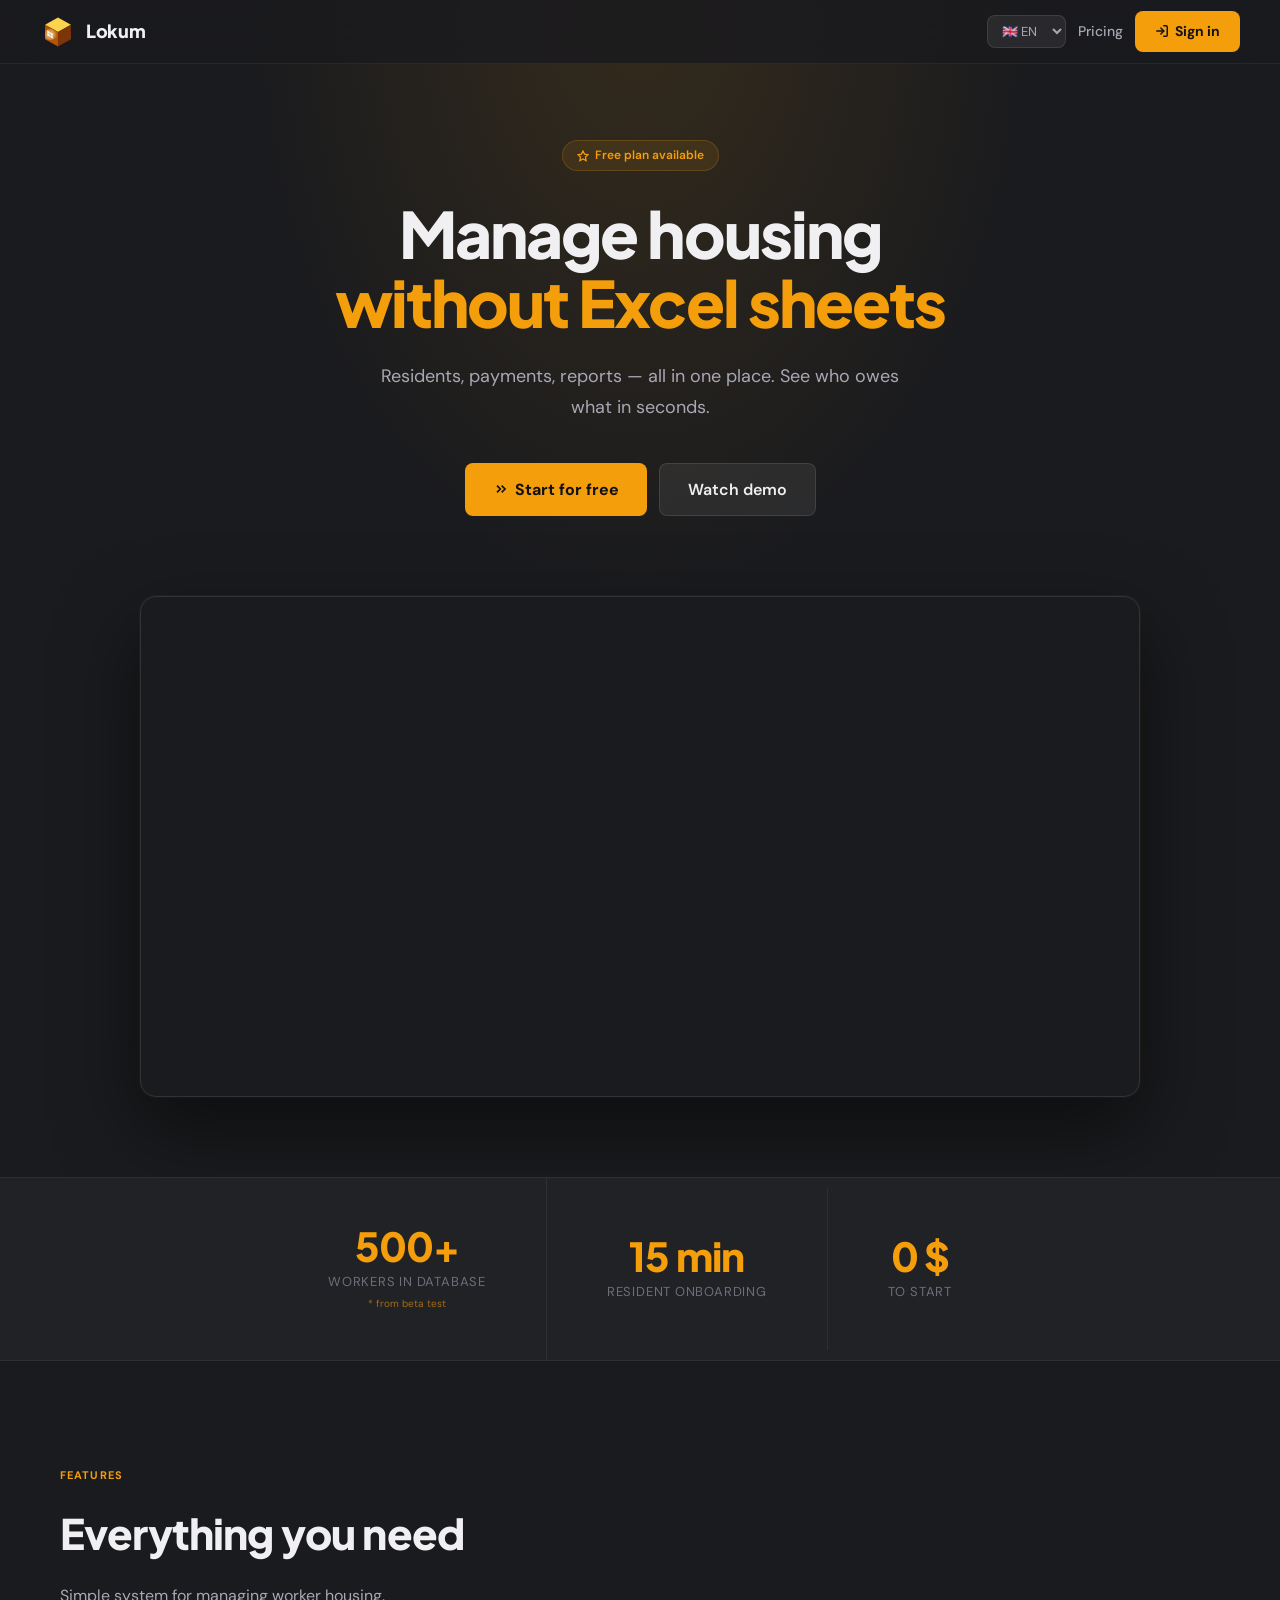
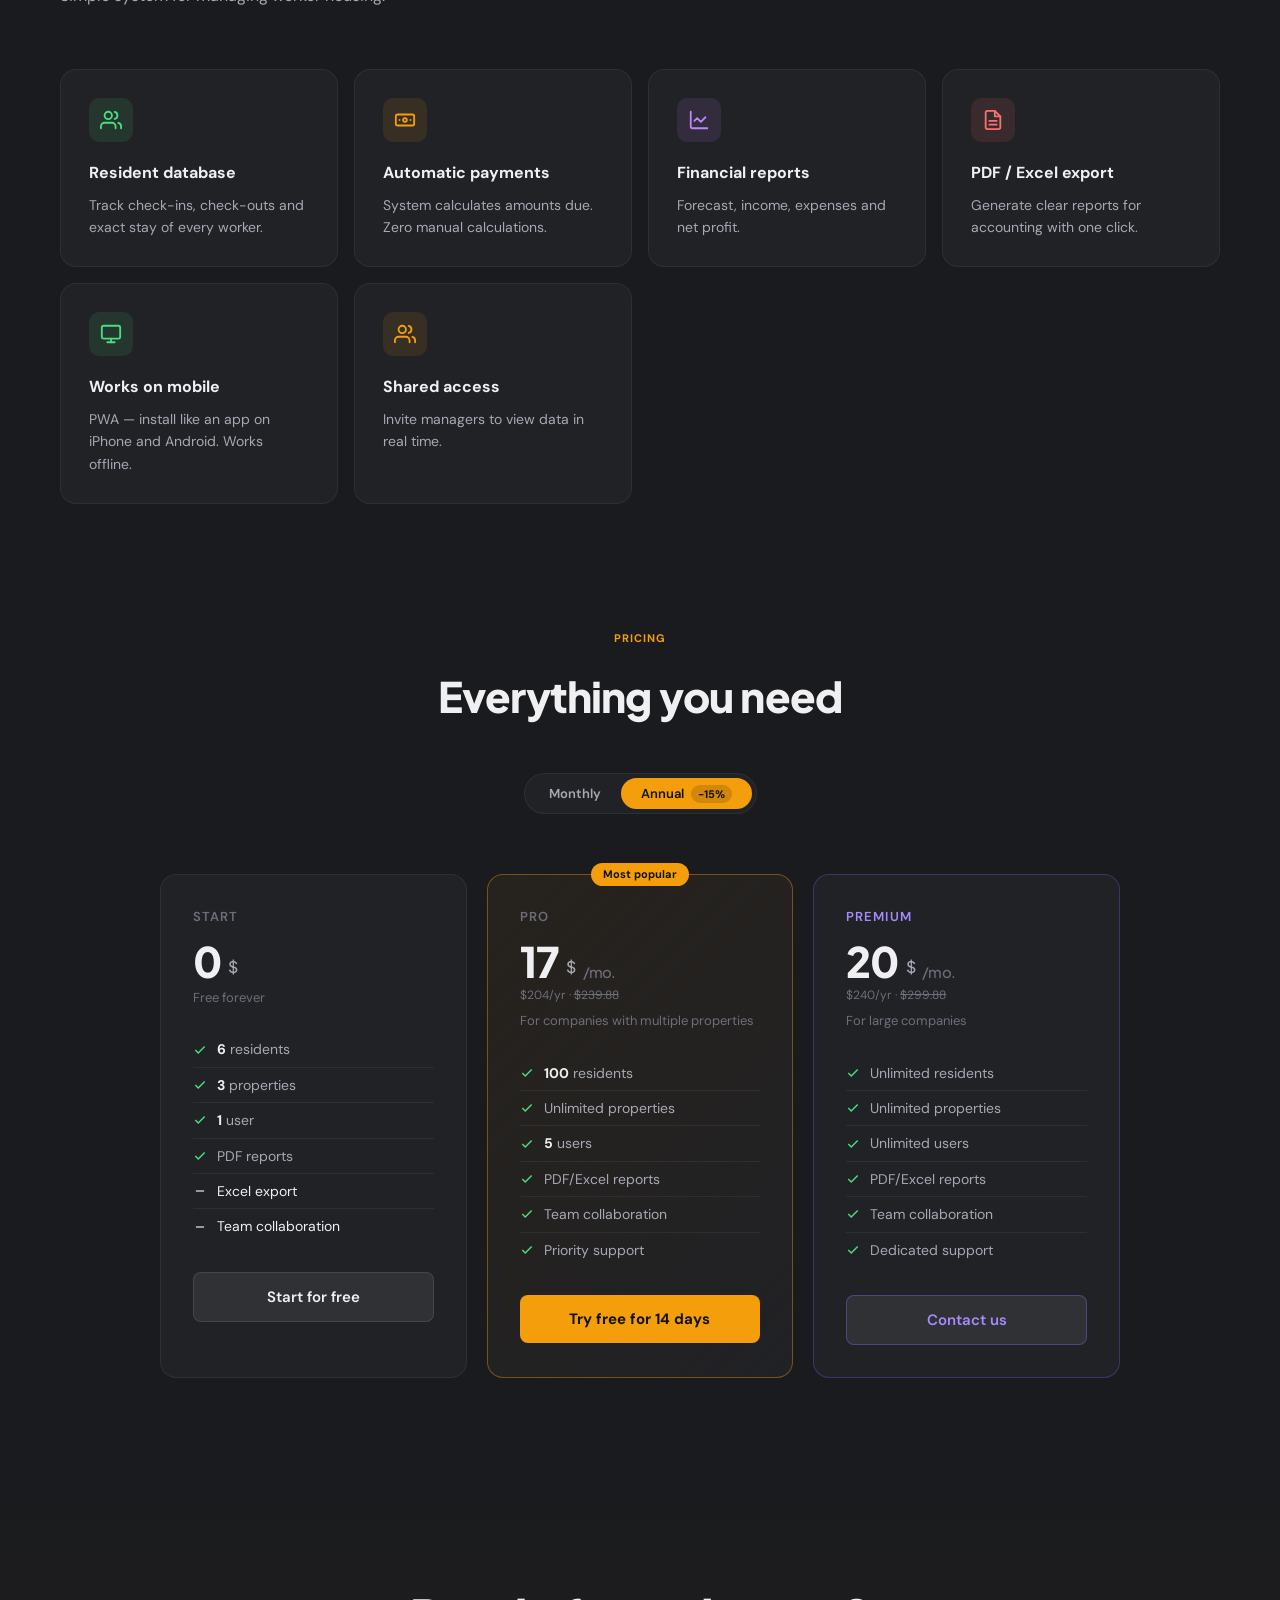
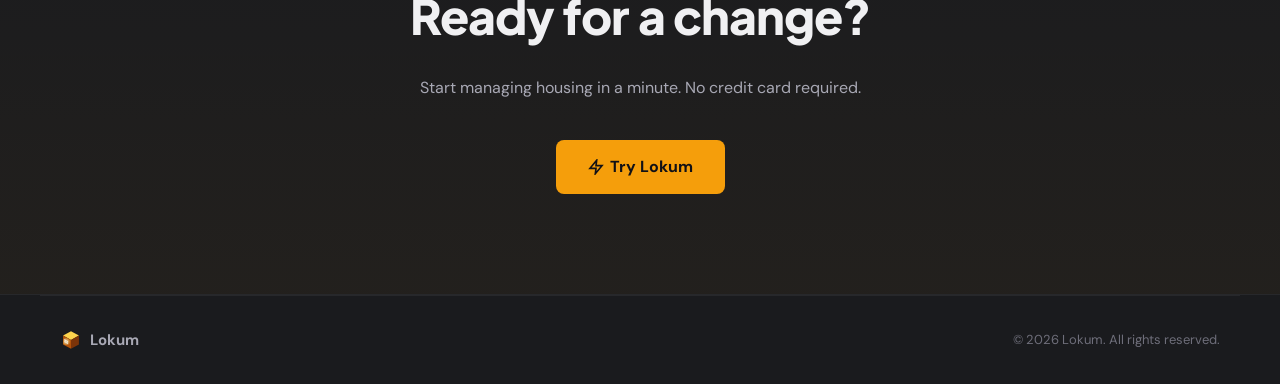
==== commit 55e09d34: "fix: reduce free plan resident limit from 10 to 6 Co-Authored-By: Claude Opus 4.6 (1M context) <nore" ====
--- a/index.html
+++ b/index.html
@@ -551,7 +551,7 @@
         <div class="plan-price">0 <sub>$</sub></div>
         <div class="plan-desc" data-i18n="plan_free_desc">Na zawsze darmowy</div>
         <ul class="plan-features">
-          <li><svg class="check-icon" xmlns="http://www.w3.org/2000/svg" width="14" height="14" viewBox="0 0 24 24" fill="none" stroke="currentColor" stroke-width="2.5"><polyline points="20 6 9 17 4 12"/></svg><span><strong>10</strong> <span data-i18n="plan_residents">mieszkańców</span></span></li>
+          <li><svg class="check-icon" xmlns="http://www.w3.org/2000/svg" width="14" height="14" viewBox="0 0 24 24" fill="none" stroke="currentColor" stroke-width="2.5"><polyline points="20 6 9 17 4 12"/></svg><span><strong>6</strong> <span data-i18n="plan_residents">mieszkańców</span></span></li>
           <li><svg class="check-icon" xmlns="http://www.w3.org/2000/svg" width="14" height="14" viewBox="0 0 24 24" fill="none" stroke="currentColor" stroke-width="2.5"><polyline points="20 6 9 17 4 12"/></svg><span><strong>3</strong> <span data-i18n="plan_props">obiekty</span></span></li>
           <li><svg class="check-icon" xmlns="http://www.w3.org/2000/svg" width="14" height="14" viewBox="0 0 24 24" fill="none" stroke="currentColor" stroke-width="2.5"><polyline points="20 6 9 17 4 12"/></svg><span><strong>1</strong> <span data-i18n="plan_user">użytkownik</span></span></li>
           <li><svg class="check-icon" xmlns="http://www.w3.org/2000/svg" width="14" height="14" viewBox="0 0 24 24" fill="none" stroke="currentColor" stroke-width="2.5"><polyline points="20 6 9 17 4 12"/></svg><span data-i18n="plan_reports_pdf">Raporty PDF</span></li>
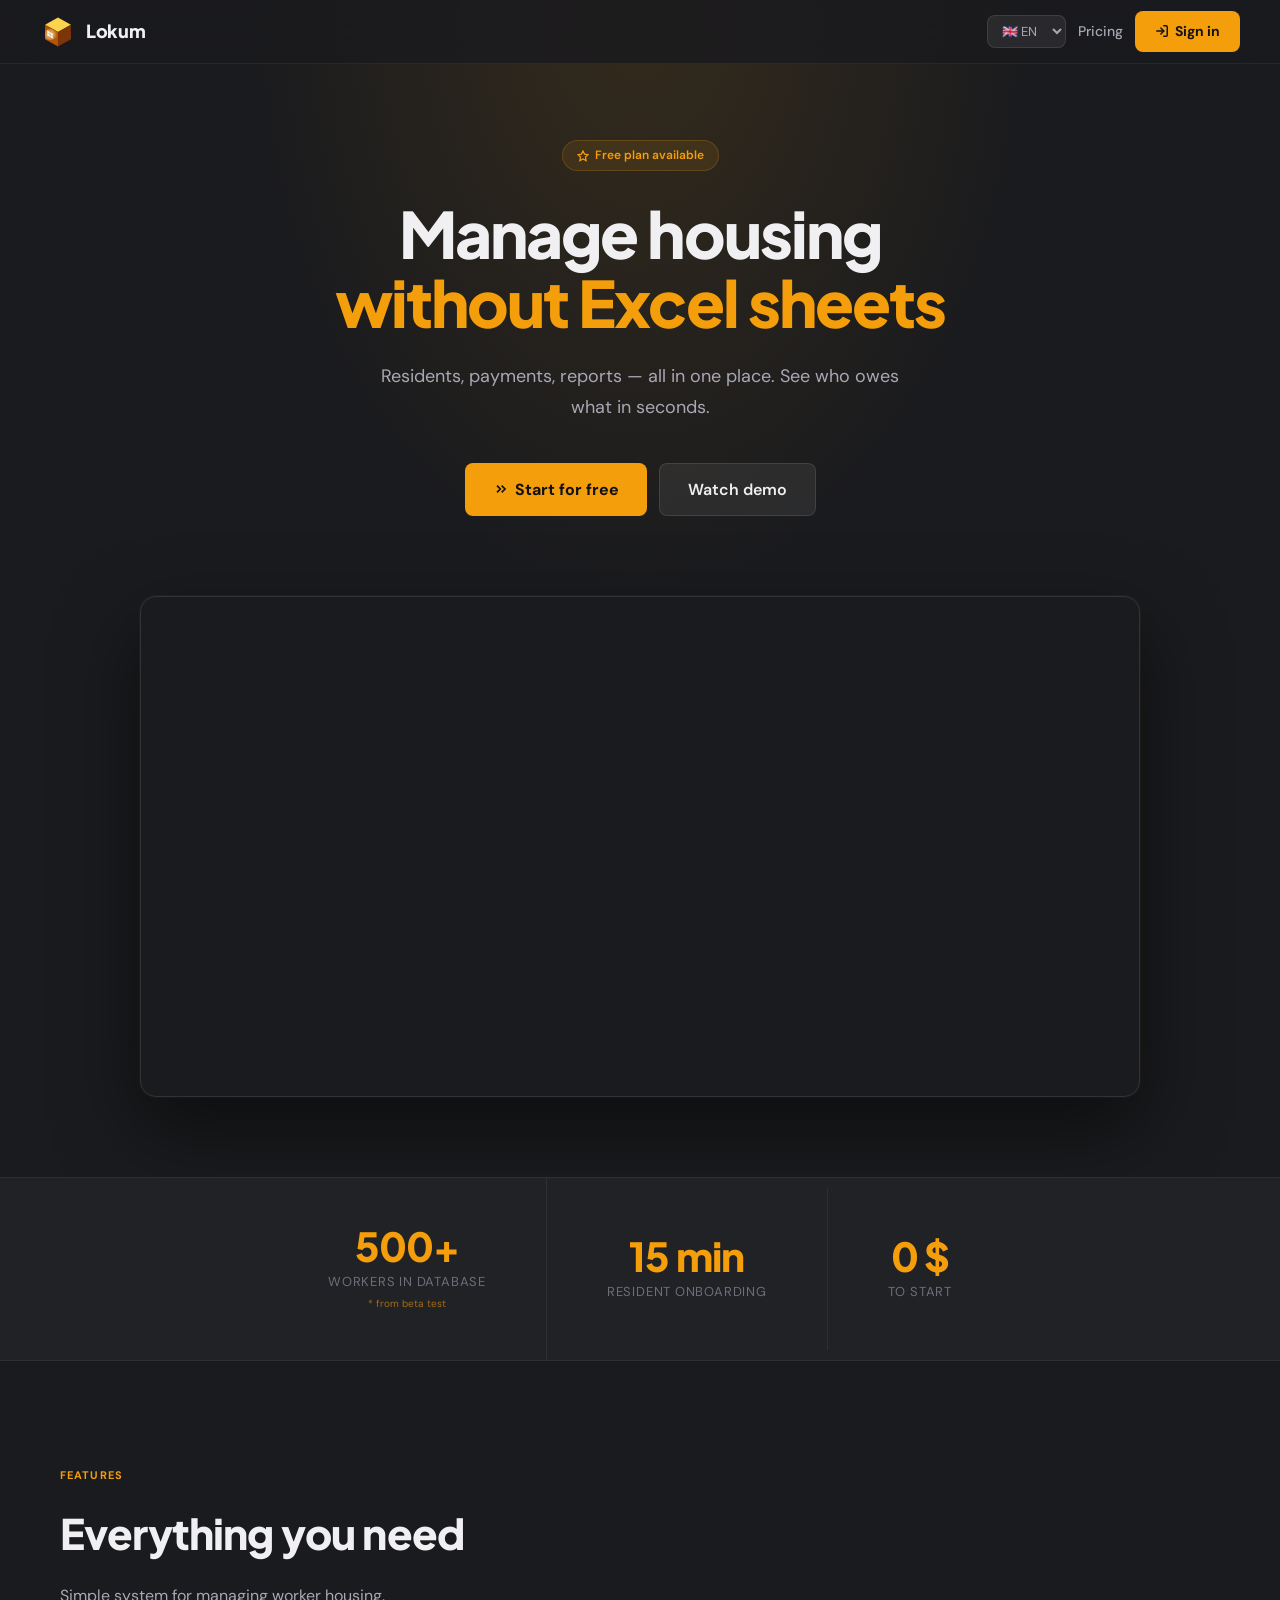
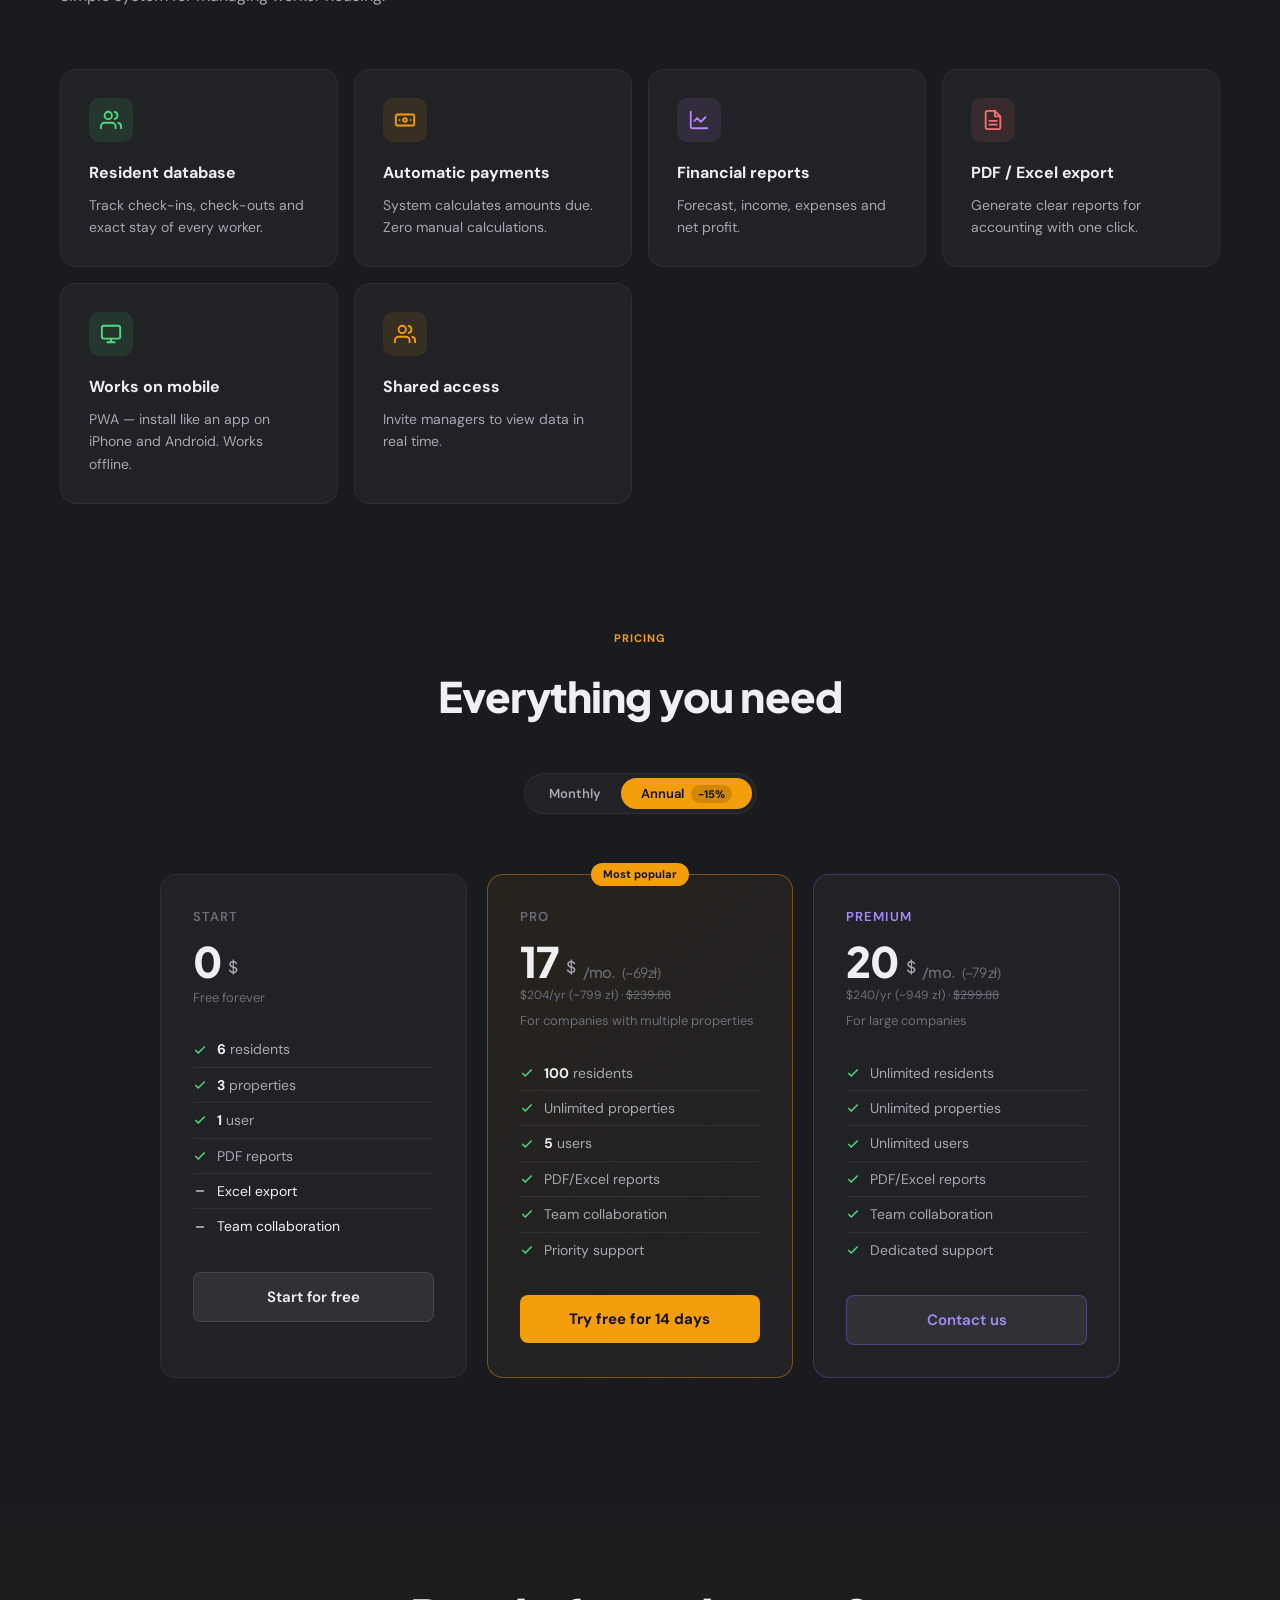
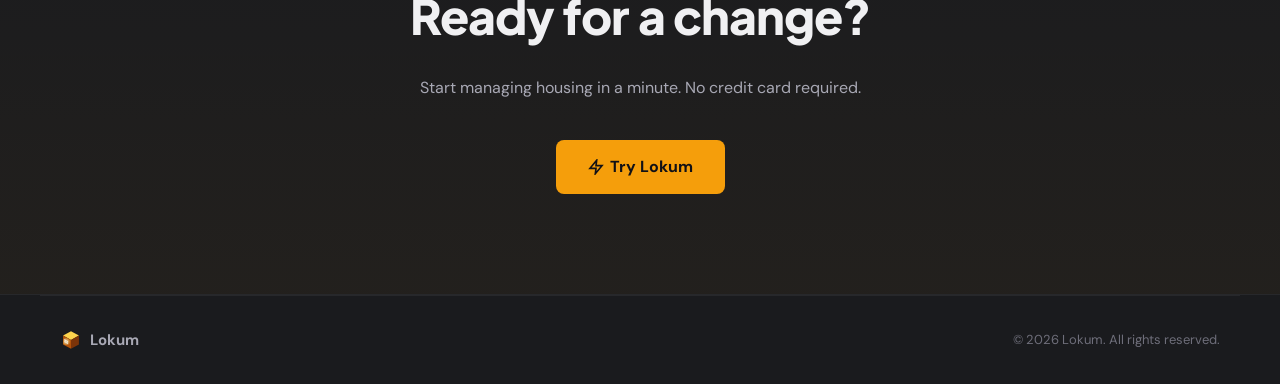
==== commit bf8e3ea7: "feat: add PLN prices next to USD on landing pricing cards Co-Authored-By: Claude Opus 4.6 (1M contex" ====
--- a/index.html
+++ b/index.html
@@ -565,8 +565,8 @@
       <div class="plan-card featured">
         <div class="plan-badge" data-i18n="plan_popular">Najpopularniejszy</div>
         <div class="plan-name">Pro</div>
-        <div class="plan-price"><span id="price-pro">17</span> <sub>$</sub> <span class="period">/<span data-i18n="plan_mo">mies.</span></span></div>
-        <div id="price-pro-annual" style="font-size:12px;color:var(--text3);margin-top:2px"><span id="price-pro-note">$204/yr · <s style="color:var(--text4)">$239.88</s></span></div>
+        <div class="plan-price"><span id="price-pro">17</span> <sub>$</sub> <span class="period">/<span data-i18n="plan_mo">mies.</span></span> <span id="price-pro-pln" style="font-size:14px;color:var(--text3);font-weight:400">(~69 zł)</span></div>
+        <div id="price-pro-annual" style="font-size:12px;color:var(--text3);margin-top:2px"><span id="price-pro-note">$204/yr (~799 zł) · <s style="color:var(--text4)">$239.88</s></span></div>
         <div class="plan-desc" data-i18n="plan_pro_desc">Dla firm z wieloma obiektami</div>
         <ul class="plan-features">
           <li><svg class="check-icon" xmlns="http://www.w3.org/2000/svg" width="14" height="14" viewBox="0 0 24 24" fill="none" stroke="currentColor" stroke-width="2.5"><polyline points="20 6 9 17 4 12"/></svg><span><strong>100</strong> <span data-i18n="plan_residents">mieszkańców</span></span></li>
@@ -582,8 +582,8 @@
       <!-- Premium -->
       <div class="plan-card" style="border-color:rgba(139,92,246,.3)">
         <div class="plan-name" style="color:#a78bfa">Premium</div>
-        <div class="plan-price"><span id="price-premium">20</span> <sub>$</sub> <span class="period">/<span data-i18n="plan_mo">mies.</span></span></div>
-        <div id="price-premium-annual" style="font-size:12px;color:var(--text3);margin-top:2px"><span id="price-prem-note">$240/yr · <s style="color:var(--text4)">$299.88</s></span></div>
+        <div class="plan-price"><span id="price-premium">20</span> <sub>$</sub> <span class="period">/<span data-i18n="plan_mo">mies.</span></span> <span id="price-prem-pln" style="font-size:14px;color:var(--text3);font-weight:400">(~79 zł)</span></div>
+        <div id="price-premium-annual" style="font-size:12px;color:var(--text3);margin-top:2px"><span id="price-prem-note">$240/yr (~949 zł) · <s style="color:var(--text4)">$299.88</s></span></div>
         <div class="plan-desc" data-i18n="plan_prem_desc">Dla firm z wieloma obiektami i pracownikami</div>
         <ul class="plan-features">
           <li><svg class="check-icon" xmlns="http://www.w3.org/2000/svg" width="14" height="14" viewBox="0 0 24 24" fill="none" stroke="currentColor" stroke-width="2.5"><polyline points="20 6 9 17 4 12"/></svg><span data-i18n="plan_unlimited_res">Nieograniczeni mieszkańcy</span></li>
@@ -656,11 +656,13 @@
       const isAnnual = type === 'annual';
       document.getElementById('price-pro').textContent = isAnnual ? '17' : '19.99';
       document.getElementById('price-premium').textContent = isAnnual ? '20' : '24.99';
+      document.getElementById('price-pro-pln').textContent = isAnnual ? '(~69 zł)' : '(~79 zł)';
+      document.getElementById('price-prem-pln').textContent = isAnnual ? '(~79 zł)' : '(~99 zł)';
       document.getElementById('price-pro-note').innerHTML = isAnnual
-        ? '$204/yr · <s style="color:var(--text4)">$239.88</s>'
+        ? '$204/yr (~799 zł) · <s style="color:var(--text4)">$239.88</s>'
         : '';
       document.getElementById('price-prem-note').innerHTML = isAnnual
-        ? '$240/yr · <s style="color:var(--text4)">$299.88</s>'
+        ? '$240/yr (~949 zł) · <s style="color:var(--text4)">$299.88</s>'
         : '';
       const active = 'padding:7px 20px;border-radius:100px;border:none;font-family:inherit;font-size:13px;font-weight:600;cursor:pointer;transition:all .2s;background:var(--accent);color:#111';
       const inactive = 'padding:7px 20px;border-radius:100px;border:none;font-family:inherit;font-size:13px;font-weight:600;cursor:pointer;transition:all .2s;background:transparent;color:var(--text2)';
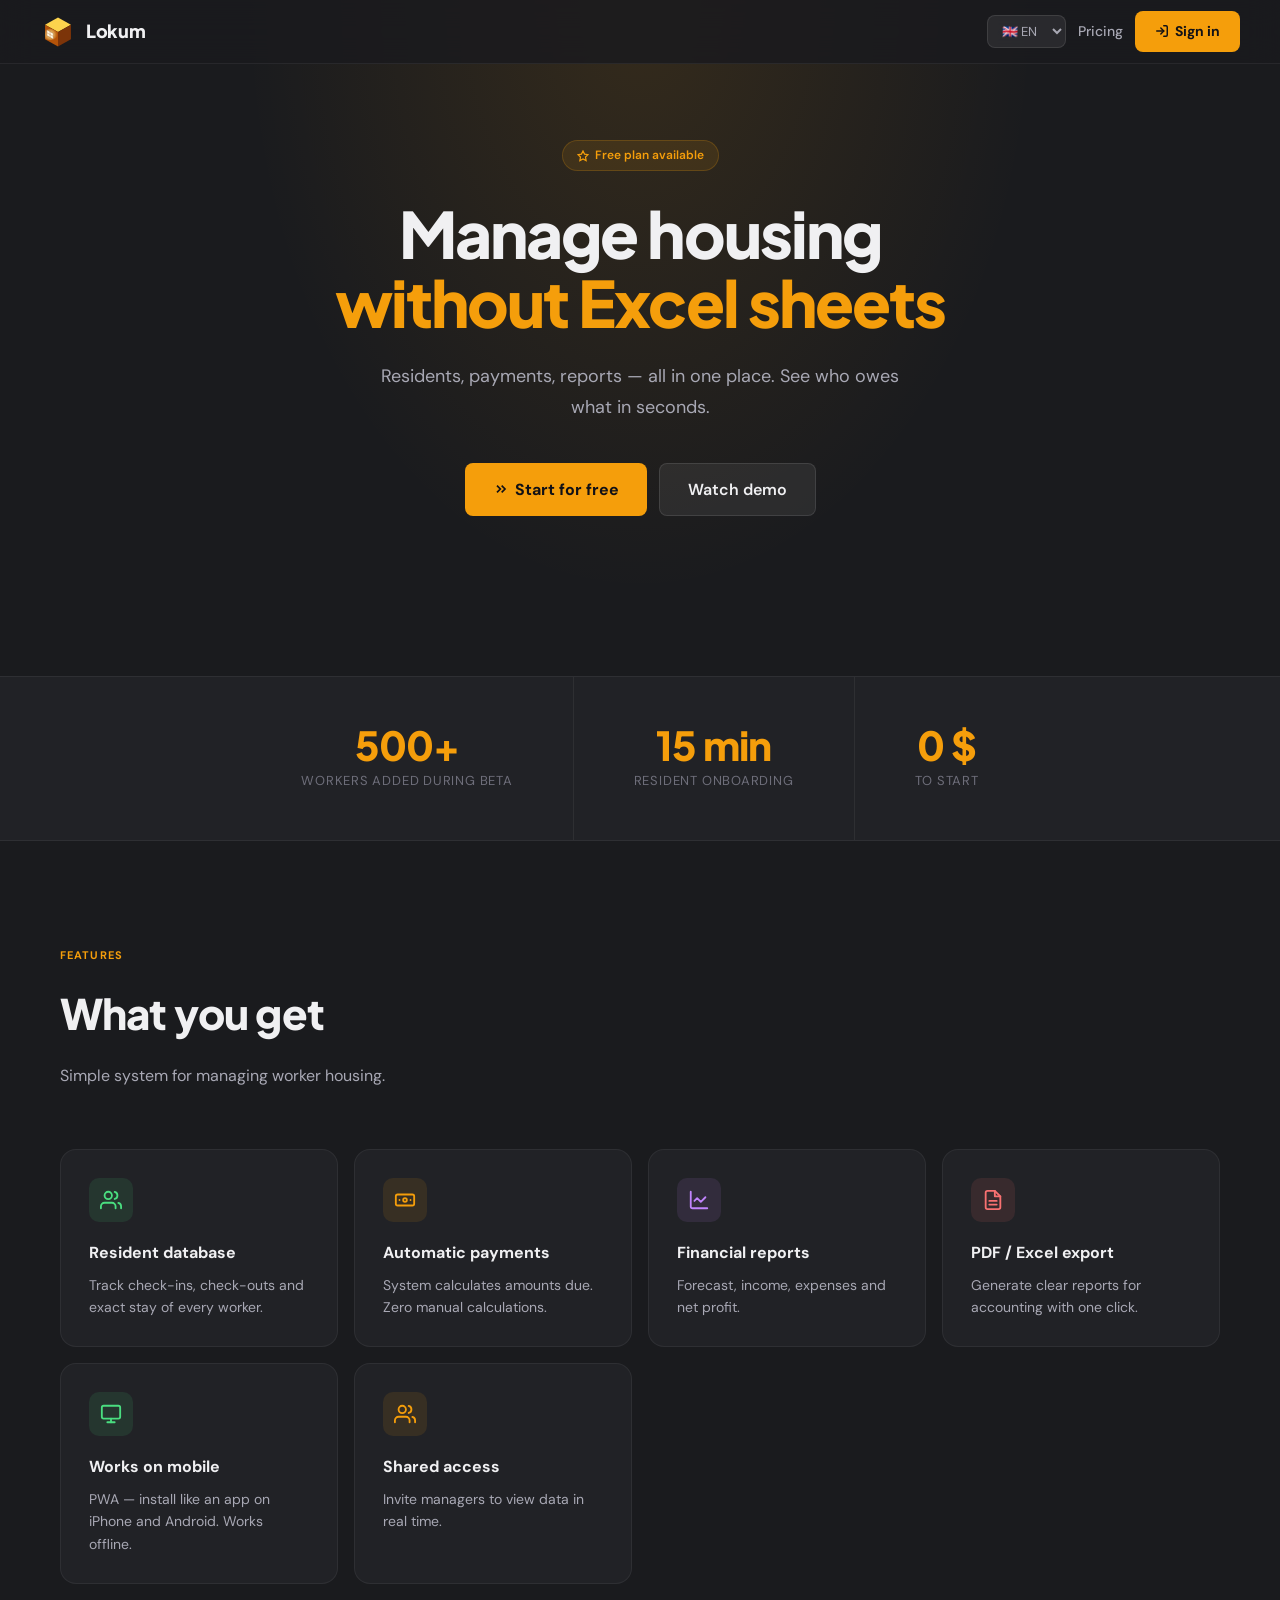
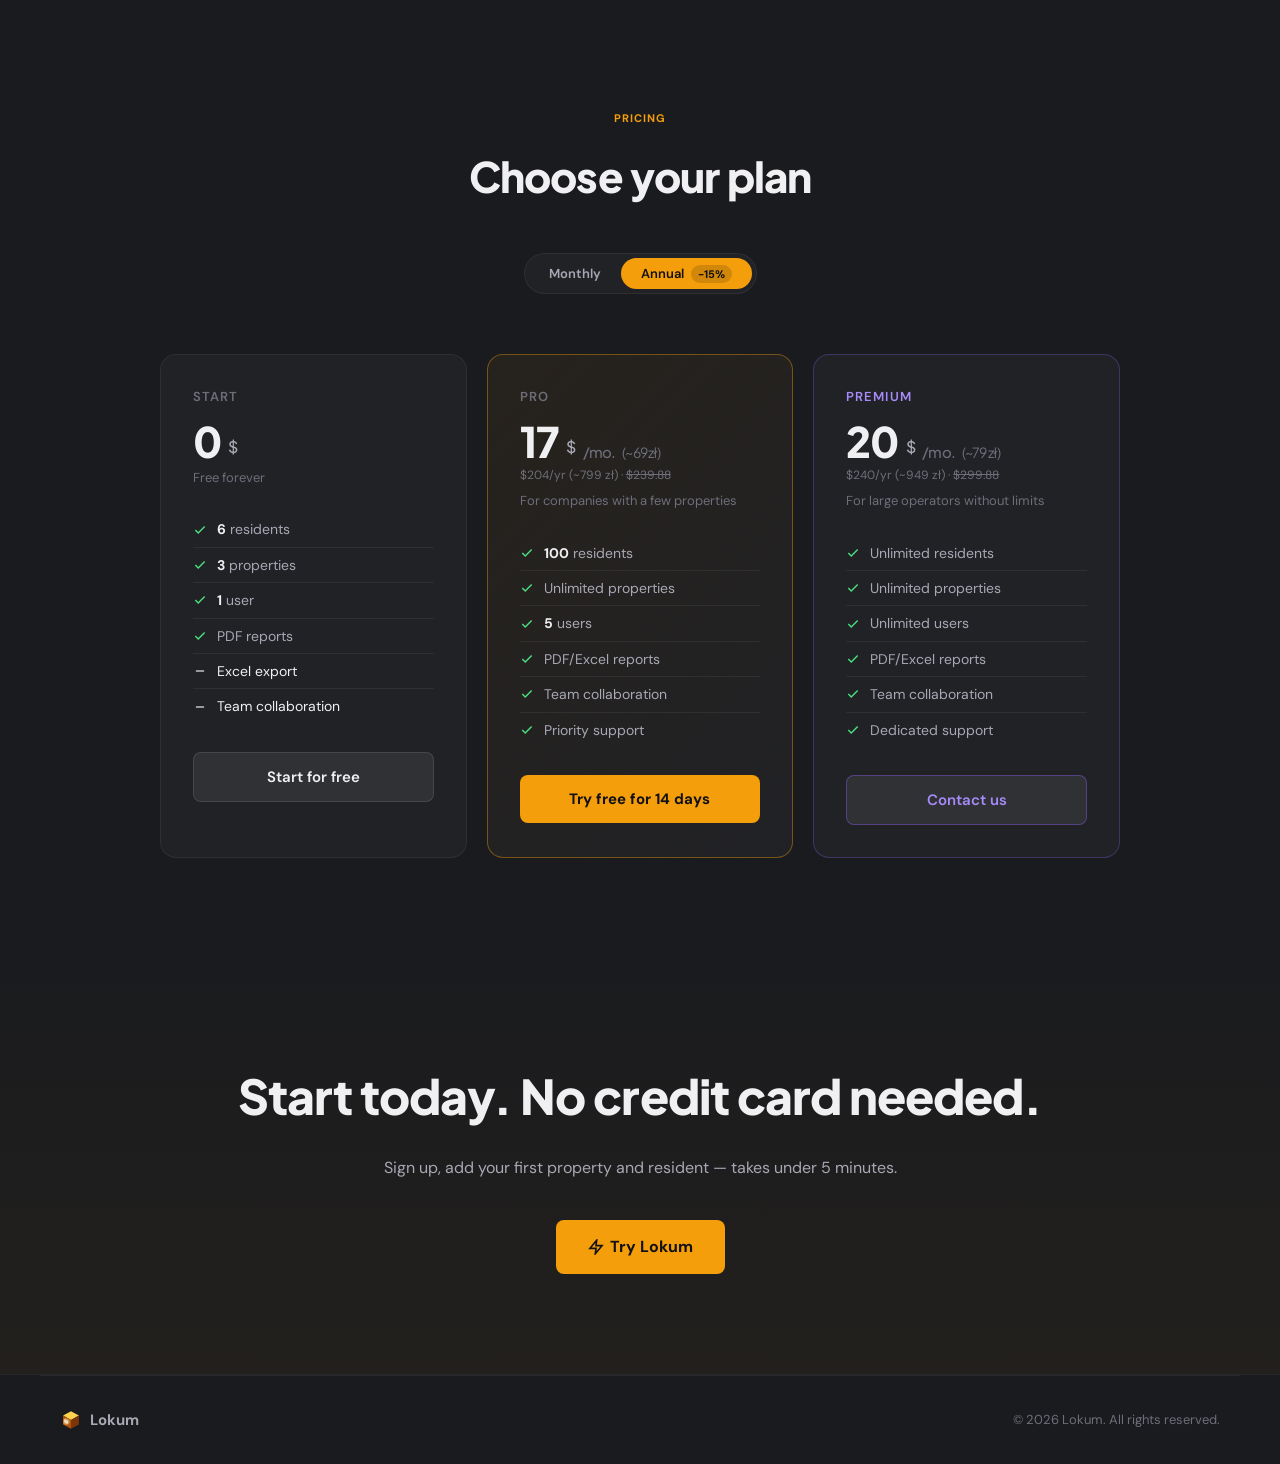
==== commit d05436b8: "fix: landing copy — 7 fixes per spec - Deduplicate section headings: Features → Co dostajesz, Pricin" ====
--- a/index.html
+++ b/index.html
@@ -197,13 +197,8 @@
       display: flex; flex-direction: column; align-items: center;
       padding: 48px 60px;
       border-right: 1px solid var(--border2);
-      opacity: 0; transform: translateY(20px);
-      transition: opacity .6s ease, transform .6s ease;
     }
     .banner-stat:last-child { border-right: none; }
-    .banner-stat.visible { opacity: 1; transform: translateY(0); }
-    .banner-stat:nth-child(2) { transition-delay: .15s; }
-    .banner-stat:nth-child(3) { transition-delay: .3s; }
 
     .banner-val {
       font-family: 'Plus Jakarta Sans', sans-serif;
@@ -459,21 +454,13 @@
         <span data-i18n="hero_cta2">Zobacz demo</span>
       </a>
     </div>
-    <div class="hero-video-wrap">
-      <div class="hero-video-frame">
-        <video autoplay muted loop playsinline preload="auto">
-          <source src="promo.mp4" type="video/mp4">
-        </video>
-      </div>
-    </div>
   </section>
 
   <!-- BANNER -->
   <div class="banner" id="stats-banner">
     <div class="banner-stat">
       <div class="banner-val">500+</div>
-      <div class="banner-lbl" data-i18n="banner_lbl1">Pracowników w bazie</div>
-      <div class="banner-note" data-i18n="banner_note1">* z beta testu</div>
+      <div class="banner-lbl" data-i18n="banner_lbl1">pracowników dodanych w trakcie beta</div>
     </div>
     <div class="banner-stat">
       <div class="banner-val">15 min</div>
@@ -489,7 +476,7 @@
   <section class="section" id="features">
     <div>
       <div class="sec-label" data-i18n="feat_label">Funkcje</div>
-      <h2 class="sec-title" data-i18n="feat_h2">Wszystko czego potrzebujesz</h2>
+      <h2 class="sec-title" data-i18n="feat_h2">Co dostajesz</h2>
       <p class="sec-sub" data-i18n="feat_sub">Prosty system do zarządzania kwaterami pracowniczymi.</p>
     </div>
     <div class="features-grid">
@@ -530,7 +517,7 @@
   <section class="section" id="pricing" style="padding-top:20px">
     <div style="text-align:center;margin-bottom:60px">
       <div class="sec-label" data-i18n="nav_pricing">Cennik</div>
-      <h2 class="sec-title" data-i18n="feat_h2" style="font-size:clamp(28px,4vw,42px)">Prosty, uczciwy cennik</h2>
+      <h2 class="sec-title" data-i18n="pricing_h2" style="font-size:clamp(28px,4vw,42px)">Wybierz plan</h2>
 
       <!-- Billing toggle -->
       <div style="display:inline-flex;align-items:center;gap:0;margin-top:28px;background:var(--bg2);border:1px solid var(--border2);border-radius:100px;padding:4px">
@@ -563,7 +550,6 @@
 
       <!-- Pro -->
       <div class="plan-card featured">
-        <div class="plan-badge" data-i18n="plan_popular">Najpopularniejszy</div>
         <div class="plan-name">Pro</div>
         <div class="plan-price"><span id="price-pro">17</span> <sub>$</sub> <span class="period">/<span data-i18n="plan_mo">mies.</span></span> <span id="price-pro-pln" style="font-size:14px;color:var(--text3);font-weight:400">(~69 zł)</span></div>
         <div id="price-pro-annual" style="font-size:12px;color:var(--text3);margin-top:2px"><span id="price-pro-note">$204/yr (~799 zł) · <s style="color:var(--text4)">$239.88</s></span></div>
@@ -600,8 +586,8 @@
 
   <!-- CTA -->
   <section class="cta-section">
-    <h2 data-i18n="cta_h2">Gotowy na zmianę?</h2>
-    <p data-i18n="cta_p">Zacznij zarządzać kwaterami w minutę. Karta kredytowa nie jest wymagana.</p>
+    <h2 data-i18n="cta_h2">Zacznij dziś. Bez karty kredytowej.</h2>
+    <p data-i18n="cta_p">Zarejestruj się, dodaj obiekt i pierwszego mieszkańca — wszystko zajmuje mniej niż 5 minut.</p>
     <a href="app.html" class="btn-primary" style="font-size:16px;padding:14px 32px">
       <svg xmlns="http://www.w3.org/2000/svg" width="16" height="16" viewBox="0 0 24 24" fill="none" stroke="currentColor" stroke-width="2.5"><path d="M13 2L3 14h9l-1 8 10-12h-9l1-8z"/></svg>
       <span data-i18n="cta_btn">Wypróbuj Lokum</span>
@@ -620,7 +606,7 @@
   </div>
 
   <script>
-    const I18N = {"nav_pricing": {"pl": "Cennik", "ua": "Ціни", "ru": "Цены", "en": "Pricing", "lt": "Kainos"}, "nav_login": {"pl": "Zaloguj się", "ua": "Увійти", "ru": "Войти", "en": "Sign in", "lt": "Prisijungti"}, "hero_badge": {"pl": "Darmowy plan dostępny", "ua": "Безкоштовний план доступний", "ru": "Бесплатный план доступен", "en": "Free plan available", "lt": "Nemokamas planas prieinamas"}, "hero_h1": {"pl": "Zarządzaj kwaterami<br><span>bez arkuszy Excel</span>", "ua": "Керуйте житлом<br><span>без таблиць Excel</span>", "ru": "Управляйте жильём<br><span>без таблиц Excel</span>", "en": "Manage housing<br><span>without Excel sheets</span>", "lt": "Valdykite būstą<br><span>be Excel lentelių</span>"}, "hero_p": {"pl": "Mieszkańcy, płatności, raporty — wszystko w jednym miejscu. Sprawdź kto ile jest winien w kilka sekund.", "ua": "Мешканці, платежі, звіти — все в одному місці. Дізнайтесь хто скільки заборгував.", "ru": "Жильцы, платежи, отчёты — всё в одном месте. Узнайте кто сколько должен.", "en": "Residents, payments, reports — all in one place. See who owes what in seconds.", "lt": "Gyventojai, mokėjimai, ataskaitos — viskas vienoje vietoje."}, "hero_cta1": {"pl": "Zacznij za darmo", "ua": "Почати безкоштовно", "ru": "Начать бесплатно", "en": "Start for free", "lt": "Pradėti nemokamai"}, "hero_cta2": {"pl": "Zobacz demo", "ua": "Дивитись демо", "ru": "Смотреть демо", "en": "Watch demo", "lt": "Žiūrėti demo"}, "banner_lbl1": {"pl": "Pracowników w bazie", "ua": "Працівників у базі", "ru": "Работников в базе", "en": "Workers in database", "lt": "Darbuotojų bazėje"}, "banner_note1": {"pl": "* z beta testu", "ua": "* з бета-тесту", "ru": "* из бета-теста", "en": "* from beta test", "lt": "* iš beta testo"}, "banner_lbl2": {"pl": "Onboarding lokatora", "ua": "Онбординг мешканця", "ru": "Онбординг жильца", "en": "Resident onboarding", "lt": "Gyventojo įvedimas"}, "banner_lbl3": {"pl": "Za start", "ua": "За старт", "ru": "За старт", "en": "To start", "lt": "Pradžiai"}, "feat_label": {"pl": "Funkcje", "ua": "Можливості", "ru": "Функции", "en": "Features", "lt": "Funkcijos"}, "feat_h2": {"pl": "Wszystko czego potrzebujesz", "ua": "Все що вам потрібно", "ru": "Всё что вам нужно", "en": "Everything you need", "lt": "Viskas ko reikia"}, "feat_sub": {"pl": "Prosty system do zarządzania kwaterami pracowniczymi.", "ua": "Проста система управління житлом для працівників.", "ru": "Простая система управления жильём для работников.", "en": "Simple system for managing worker housing.", "lt": "Paprasta sistema darbuotojų būsto valdymui."}, "feat1_h": {"pl": "Baza mieszkańców", "ua": "База мешканців", "ru": "База жильцов", "en": "Resident database", "lt": "Gyventojų bazė"}, "feat1_p": {"pl": "Śledź zameldowania, wymeldowania i dokładny czas pobytu każdego pracownika.", "ua": "Відстежуйте заїзди, виїзди та час перебування кожного працівника.", "ru": "Отслеживайте заселения, выселения и точное время пребывания каждого работника.", "en": "Track check-ins, check-outs and exact stay of every worker.", "lt": "Sekite įsiregistravimus ir išsiregistravimus."}, "feat2_h": {"pl": "Automatyczne płatności", "ua": "Автоматичні платежі", "ru": "Автоматические платежи", "en": "Automatic payments", "lt": "Automatiniai mokėjimai"}, "feat2_p": {"pl": "System przelicza należności na podstawie stawki miesięcznej. Zero ręcznych obliczeń.", "ua": "Система розраховує заборгованість. Нуль ручних обчислень.", "ru": "Система рассчитывает задолженность. Ноль ручных вычислений.", "en": "System calculates amounts due. Zero manual calculations.", "lt": "Sistema skaičiuoja mokėtinas sumas."}, "feat3_h": {"pl": "Raporty finansowe", "ua": "Фінансові звіти", "ru": "Финансовые отчёты", "en": "Financial reports", "lt": "Finansinės ataskaitos"}, "feat3_p": {"pl": "Prognoza, faktyczny dochód, wydatki i zysk netto — wszystko w czytelnych wykresach.", "ua": "Прогноз, дохід, витрати і чистий прибуток.", "ru": "Прогноз, доход, расходы и чистая прибыль.", "en": "Forecast, income, expenses and net profit.", "lt": "Prognozė, pajamos, išlaidos ir grynasis pelnas."}, "feat4_h": {"pl": "Eksport PDF / Excel", "ua": "Експорт PDF / Excel", "ru": "Экспорт PDF / Excel", "en": "PDF / Excel export", "lt": "PDF / Excel eksportas"}, "feat4_p": {"pl": "Generuj przejrzyste raporty dla firm i księgowości jednym kliknięciem.", "ua": "Генеруйте звіти для компаній та бухгалтерії в один клік.", "ru": "Генерируйте отчёты для компаний одним кликом.", "en": "Generate clear reports for accounting with one click.", "lt": "Generuokite ataskaitas vienu paspaudimu."}, "feat5_h": {"pl": "Działa na telefonie", "ua": "Працює на телефоні", "ru": "Работает на телефоне", "en": "Works on mobile", "lt": "Veikia telefone"}, "feat5_p": {"pl": "PWA — instalujesz jak aplikację na iPhone i Android. Działa też offline.", "ua": "PWA — як додаток на iPhone та Android. Офлайн режим.", "ru": "PWA — как приложение на iPhone и Android. Работает офлайн.", "en": "PWA — install like an app on iPhone and Android. Works offline.", "lt": "PWA — įdiekite kaip programą. Veikia be interneto."}, "feat6_h": {"pl": "Współdzielenie", "ua": "Спільний доступ", "ru": "Совместный доступ", "en": "Shared access", "lt": "Bendras priėjimas"}, "feat6_p": {"pl": "Zaproś menedżerów i właścicieli obiektów do podglądu danych w czasie rzeczywistym.", "ua": "Запросіть менеджерів для перегляду даних у реальному часі.", "ru": "Пригласите менеджеров для просмотра данных в реальном времени.", "en": "Invite managers to view data in real time.", "lt": "Pakvieskite vadovus peržiūrėti duomenis."}, "cta_h2": {"pl": "Gotowy na zmianę?", "ua": "Готові до змін?", "ru": "Готовы к переменам?", "en": "Ready for a change?", "lt": "Pasiruošę pokyčiams?"}, "cta_p": {"pl": "Zacznij zarządzać kwaterami w minutę. Karta kredytowa nie jest wymagana.", "ua": "Почніть управляти житлом за хвилину. Кредитна картка не потрібна.", "ru": "Начните управлять жильём за минуту. Кредитная карта не требуется.", "en": "Start managing housing in a minute. No credit card required.", "lt": "Pradėkite valdyti būstą per minutę. Kortelė nereikalinga."}, "cta_btn": {"pl": "Wypróbuj Lokum", "ua": "Спробувати Lokum", "ru": "Попробовать Lokum", "en": "Try Lokum", "lt": "Išbandyti Lokum"}, "footer_copy": {"pl": "Wszelkie prawa zastrzeżone.", "ua": "Всі права захищені.", "ru": "Все права защищены.", "en": "All rights reserved.", "lt": "Visos teisės saugomos."}, "billing_monthly": {"pl": "Miesięcznie", "ua": "Щомісяця", "ru": "Ежемесячно", "en": "Monthly", "lt": "Kas mėnesį"}, "billing_annual": {"pl": "Rocznie", "ua": "Щороку", "ru": "Ежегодно", "en": "Annual", "lt": "Kasmet"}, "plan_free_desc": {"pl": "Na zawsze darmowy", "ua": "Назавжди безкоштовний", "ru": "Навсегда бесплатный", "en": "Free forever", "lt": "Amžinai nemokamas"}, "plan_residents": {"pl": "mieszkańców", "ua": "мешканців", "ru": "жильцов", "en": "residents", "lt": "gyventojų"}, "plan_props": {"pl": "obiekty", "ua": "об'єкти", "ru": "объекта", "en": "properties", "lt": "objektai"}, "plan_reports": {"pl": "Raporty PDF/Excel", "ua": "Звіти PDF/Excel", "ru": "Отчёты PDF/Excel", "en": "PDF/Excel reports", "lt": "PDF/Excel ataskaitos"}, "plan_mobile": {"pl": "Aplikacja mobilna", "ua": "Мобільний додаток", "ru": "Мобильное приложение", "en": "Mobile app", "lt": "Mobilioji programa"}, "cta_free": {"pl": "Zacznij za darmo", "ua": "Почати безкоштовно", "ru": "Начать бесплатно", "en": "Start for free", "lt": "Pradėti nemokamai"}, "plan_popular": {"pl": "Najpopularniejszy", "ua": "Найпопулярніший", "ru": "Самый популярный", "en": "Most popular", "lt": "Populiariausias"}, "plan_mo": {"pl": "mies.", "ua": "міс.", "ru": "мес.", "en": "mo.", "lt": "mėn."}, "plan_trial": {"pl": "14 dni próbnych gratis", "ua": "14 днів пробних безкоштовно", "ru": "14 дней пробных бесплатно", "en": "14-day free trial", "lt": "14 dienų bandymas"}, "plan_unlimited_res": {"pl": "Nieograniczeni mieszkańcy", "ua": "Необмежені мешканці", "ru": "Неограниченные жильцы", "en": "Unlimited residents", "lt": "Neriboti gyventojai"}, "plan_unlimited_props": {"pl": "Nieograniczone obiekty", "ua": "Необмежені об'єкти", "ru": "Неограниченные объекты", "en": "Unlimited properties", "lt": "Neriboti objektai"}, "plan_finance": {"pl": "Finanse + Rezerwacje", "ua": "Фінанси + Бронювання", "ru": "Финансы + Бронирования", "en": "Finance + Bookings", "lt": "Finansai + Rezervacijos"}, "plan_support": {"pl": "Wsparcie priorytetowe", "ua": "Пріоритетна підтримка", "ru": "Приоритетная поддержка", "en": "Priority support", "lt": "Prioritetinė pagalba"}, "cta_trial": {"pl": "Wypróbuj 14 dni gratis", "ua": "Спробуй 14 днів безкоштовно", "ru": "Попробуй 14 дней бесплатно", "en": "Try free for 14 days", "lt": "Išbandyk 14 dienų nemokamai"}, "plan_user": {"pl": "użytkownik", "ua": "користувач", "ru": "пользователь", "en": "user", "lt": "naudotojas"}, "plan_users": {"pl": "użytkowników", "ua": "користувачів", "ru": "пользователей", "en": "users", "lt": "naudotojų"}, "plan_reports_pdf": {"pl": "Raporty PDF", "ua": "Звіти PDF", "ru": "Отчёты PDF", "en": "PDF reports", "lt": "PDF ataskaitos"}, "plan_excel": {"pl": "Eksport Excel", "ua": "Експорт Excel", "ru": "Экспорт Excel", "en": "Excel export", "lt": "Excel eksportas"}, "plan_collab": {"pl": "Wspólna praca", "ua": "Спільна робота", "ru": "Совместная работа", "en": "Team collaboration", "lt": "Komandinis darbas"}, "plan_pro_desc": {"pl": "Dla firm z wieloma obiektami", "ua": "Для компаній з кількома об'єктами", "ru": "Для компаний с несколькими объектами", "en": "For companies with multiple properties", "lt": "Įmonėms su keliais objektais"}, "plan_pro_annual": {"pl": "lub $204/rok <span style='background:rgba(74,222,128,.15);padding:1px 6px;border-radius:20px;font-size:11px'>-15%</span>", "ua": "або $204/рік <span style='background:rgba(74,222,128,.15);padding:1px 6px;border-radius:20px;font-size:11px'>-15%</span>", "ru": "или $204/год <span style='background:rgba(74,222,128,.15);padding:1px 6px;border-radius:20px;font-size:11px'>-15%</span>", "en": "or $204/year <span style='background:rgba(74,222,128,.15);padding:1px 6px;border-radius:20px;font-size:11px'>-15%</span>", "lt": "arba $204/metams <span style='background:rgba(74,222,128,.15);padding:1px 6px;border-radius:20px;font-size:11px'>-15%</span>"}, "plan_prem_desc": {"pl": "Dla firm z wieloma obiektami i pracownikami", "ua": "Для великих компаній", "ru": "Для крупных компаний", "en": "For large companies", "lt": "Didelėms įmonėms"}, "plan_prem_annual": {"pl": "lub $240/rok <span style='background:rgba(74,222,128,.15);padding:1px 6px;border-radius:20px;font-size:11px'>-20%</span>", "ua": "або $240/рік <span style='background:rgba(74,222,128,.15);padding:1px 6px;border-radius:20px;font-size:11px'>-20%</span>", "ru": "или $240/год <span style='background:rgba(74,222,128,.15);padding:1px 6px;border-radius:20px;font-size:11px'>-20%</span>", "en": "or $240/year <span style='background:rgba(74,222,128,.15);padding:1px 6px;border-radius:20px;font-size:11px'>-20%</span>", "lt": "arba $240/metams <span style='background:rgba(74,222,128,.15);padding:1px 6px;border-radius:20px;font-size:11px'>-20%</span>"}, "plan_unlimited_users": {"pl": "Bez limitu użytkowników", "ua": "Без ліміту користувачів", "ru": "Без лимита пользователей", "en": "Unlimited users", "lt": "Neriboti naudotojai"}, "plan_dedicated": {"pl": "Dedykowane wsparcie", "ua": "Виділена підтримка", "ru": "Выделенная поддержка", "en": "Dedicated support", "lt": "Dedikuotas palaikymas"}, "cta_contact": {"pl": "Skontaktuj się", "ua": "Зв'язатися", "ru": "Связаться", "en": "Contact us", "lt": "Susisiekite"}};
+    const I18N = {"nav_pricing": {"pl": "Cennik", "ua": "Ціни", "ru": "Цены", "en": "Pricing", "lt": "Kainos"}, "nav_login": {"pl": "Zaloguj się", "ua": "Увійти", "ru": "Войти", "en": "Sign in", "lt": "Prisijungti"}, "hero_badge": {"pl": "Darmowy plan dostępny", "ua": "Безкоштовний план доступний", "ru": "Бесплатный план доступен", "en": "Free plan available", "lt": "Nemokamas planas prieinamas"}, "hero_h1": {"pl": "Zarządzaj kwaterami<br><span>bez arkuszy Excel</span>", "ua": "Керуйте житлом<br><span>без таблиць Excel</span>", "ru": "Управляйте жильём<br><span>без таблиц Excel</span>", "en": "Manage housing<br><span>without Excel sheets</span>", "lt": "Valdykite būstą<br><span>be Excel lentelių</span>"}, "hero_p": {"pl": "Mieszkańcy, płatności, raporty — wszystko w jednym miejscu. Sprawdź kto ile jest winien w kilka sekund.", "ua": "Мешканці, платежі, звіти — все в одному місці. Дізнайтесь хто скільки заборгував.", "ru": "Жильцы, платежи, отчёты — всё в одном месте. Узнайте кто сколько должен.", "en": "Residents, payments, reports — all in one place. See who owes what in seconds.", "lt": "Gyventojai, mokėjimai, ataskaitos — viskas vienoje vietoje."}, "hero_cta1": {"pl": "Zacznij za darmo", "ua": "Почати безкоштовно", "ru": "Начать бесплатно", "en": "Start for free", "lt": "Pradėti nemokamai"}, "hero_cta2": {"pl": "Zobacz demo", "ua": "Дивитись демо", "ru": "Смотреть демо", "en": "Watch demo", "lt": "Žiūrėti demo"}, "banner_lbl1": {"pl": "pracowników dodanych w trakcie beta", "ua": "працівників додано під час бета-тесту", "ru": "работников добавлено в ходе бета-теста", "en": "workers added during beta", "lt": "darbuotojų pridėta per beta"}, "banner_lbl2": {"pl": "Onboarding lokatora", "ua": "Онбординг мешканця", "ru": "Онбординг жильца", "en": "Resident onboarding", "lt": "Gyventojo įvedimas"}, "banner_lbl3": {"pl": "Za start", "ua": "За старт", "ru": "За старт", "en": "To start", "lt": "Pradžiai"}, "feat_label": {"pl": "Funkcje", "ua": "Можливості", "ru": "Функции", "en": "Features", "lt": "Funkcijos"}, "feat_h2": {"pl": "Co dostajesz", "ua": "Що ви отримуєте", "ru": "Что вы получаете", "en": "What you get", "lt": "Ką gausite"}, "feat_sub": {"pl": "Prosty system do zarządzania kwaterami pracowniczymi.", "ua": "Проста система управління житлом для працівників.", "ru": "Простая система управления жильём для работников.", "en": "Simple system for managing worker housing.", "lt": "Paprasta sistema darbuotojų būsto valdymui."}, "feat1_h": {"pl": "Baza mieszkańców", "ua": "База мешканців", "ru": "База жильцов", "en": "Resident database", "lt": "Gyventojų bazė"}, "feat1_p": {"pl": "Śledź zameldowania, wymeldowania i dokładny czas pobytu każdego pracownika.", "ua": "Відстежуйте заїзди, виїзди та час перебування кожного працівника.", "ru": "Отслеживайте заселения, выселения и точное время пребывания каждого работника.", "en": "Track check-ins, check-outs and exact stay of every worker.", "lt": "Sekite įsiregistravimus ir išsiregistravimus."}, "feat2_h": {"pl": "Automatyczne płatności", "ua": "Автоматичні платежі", "ru": "Автоматические платежи", "en": "Automatic payments", "lt": "Automatiniai mokėjimai"}, "feat2_p": {"pl": "System przelicza należności na podstawie stawki miesięcznej. Zero ręcznych obliczeń.", "ua": "Система розраховує заборгованість. Нуль ручних обчислень.", "ru": "Система рассчитывает задолженность. Ноль ручных вычислений.", "en": "System calculates amounts due. Zero manual calculations.", "lt": "Sistema skaičiuoja mokėtinas sumas."}, "feat3_h": {"pl": "Raporty finansowe", "ua": "Фінансові звіти", "ru": "Финансовые отчёты", "en": "Financial reports", "lt": "Finansinės ataskaitos"}, "feat3_p": {"pl": "Prognoza, faktyczny dochód, wydatki i zysk netto — wszystko w czytelnych wykresach.", "ua": "Прогноз, дохід, витрати і чистий прибуток.", "ru": "Прогноз, доход, расходы и чистая прибыль.", "en": "Forecast, income, expenses and net profit.", "lt": "Prognozė, pajamos, išlaidos ir grynasis pelnas."}, "feat4_h": {"pl": "Eksport PDF / Excel", "ua": "Експорт PDF / Excel", "ru": "Экспорт PDF / Excel", "en": "PDF / Excel export", "lt": "PDF / Excel eksportas"}, "feat4_p": {"pl": "Generuj przejrzyste raporty dla firm i księgowości jednym kliknięciem.", "ua": "Генеруйте звіти для компаній та бухгалтерії в один клік.", "ru": "Генерируйте отчёты для компаний одним кликом.", "en": "Generate clear reports for accounting with one click.", "lt": "Generuokite ataskaitas vienu paspaudimu."}, "feat5_h": {"pl": "Działa na telefonie", "ua": "Працює на телефоні", "ru": "Работает на телефоне", "en": "Works on mobile", "lt": "Veikia telefone"}, "feat5_p": {"pl": "PWA — instalujesz jak aplikację na iPhone i Android. Działa też offline.", "ua": "PWA — як додаток на iPhone та Android. Офлайн режим.", "ru": "PWA — как приложение на iPhone и Android. Работает офлайн.", "en": "PWA — install like an app on iPhone and Android. Works offline.", "lt": "PWA — įdiekite kaip programą. Veikia be interneto."}, "feat6_h": {"pl": "Współdzielenie", "ua": "Спільний доступ", "ru": "Совместный доступ", "en": "Shared access", "lt": "Bendras priėjimas"}, "feat6_p": {"pl": "Zaproś menedżerów i właścicieli obiektów do podglądu danych w czasie rzeczywistym.", "ua": "Запросіть менеджерів для перегляду даних у реальному часі.", "ru": "Пригласите менеджеров для просмотра данных в реальном времени.", "en": "Invite managers to view data in real time.", "lt": "Pakvieskite vadovus peržiūrėti duomenis."}, "cta_h2": {"pl": "Zacznij dziś. Bez karty kredytowej.", "ua": "Починай сьогодні. Без кредитної картки.", "ru": "Начни сегодня. Без кредитной карты.", "en": "Start today. No credit card needed.", "lt": "Pradėkite šiandien. Be kortelės."}, "cta_p": {"pl": "Zarejestruj się, dodaj obiekt i pierwszego mieszkańca — wszystko zajmuje mniej niż 5 minut.", "ua": "Зареєструйтесь, додайте об'єкт і першого мешканця — займе менше 5 хвилин.", "ru": "Зарегистрируйтесь, добавьте объект и первого жильца — меньше 5 минут.", "en": "Sign up, add your first property and resident — takes under 5 minutes.", "lt": "Prisiregistruokite, pridėkite pirmą objektą ir gyventoją — mažiau nei 5 minutės."}, "cta_btn": {"pl": "Wypróbuj Lokum", "ua": "Спробувати Lokum", "ru": "Попробовать Lokum", "en": "Try Lokum", "lt": "Išbandyti Lokum"}, "footer_copy": {"pl": "Wszelkie prawa zastrzeżone.", "ua": "Всі права захищені.", "ru": "Все права защищены.", "en": "All rights reserved.", "lt": "Visos teisės saugomos."}, "billing_monthly": {"pl": "Miesięcznie", "ua": "Щомісяця", "ru": "Ежемесячно", "en": "Monthly", "lt": "Kas mėnesį"}, "billing_annual": {"pl": "Rocznie", "ua": "Щороку", "ru": "Ежегодно", "en": "Annual", "lt": "Kasmet"}, "plan_free_desc": {"pl": "Na zawsze darmowy", "ua": "Назавжди безкоштовний", "ru": "Навсегда бесплатный", "en": "Free forever", "lt": "Amžinai nemokamas"}, "plan_residents": {"pl": "mieszkańców", "ua": "мешканців", "ru": "жильцов", "en": "residents", "lt": "gyventojų"}, "plan_props": {"pl": "obiekty", "ua": "об'єкти", "ru": "объекта", "en": "properties", "lt": "objektai"}, "plan_reports": {"pl": "Raporty PDF/Excel", "ua": "Звіти PDF/Excel", "ru": "Отчёты PDF/Excel", "en": "PDF/Excel reports", "lt": "PDF/Excel ataskaitos"}, "plan_mobile": {"pl": "Aplikacja mobilna", "ua": "Мобільний додаток", "ru": "Мобильное приложение", "en": "Mobile app", "lt": "Mobilioji programa"}, "cta_free": {"pl": "Zacznij za darmo", "ua": "Почати безкоштовно", "ru": "Начать бесплатно", "en": "Start for free", "lt": "Pradėti nemokamai"}, "plan_popular": {"pl": "Najpopularniejszy", "ua": "Найпопулярніший", "ru": "Самый популярный", "en": "Most popular", "lt": "Populiariausias"}, "plan_mo": {"pl": "mies.", "ua": "міс.", "ru": "мес.", "en": "mo.", "lt": "mėn."}, "plan_trial": {"pl": "14 dni próbnych gratis", "ua": "14 днів пробних безкоштовно", "ru": "14 дней пробных бесплатно", "en": "14-day free trial", "lt": "14 dienų bandymas"}, "plan_unlimited_res": {"pl": "Nieograniczeni mieszkańcy", "ua": "Необмежені мешканці", "ru": "Неограниченные жильцы", "en": "Unlimited residents", "lt": "Neriboti gyventojai"}, "plan_unlimited_props": {"pl": "Nieograniczone obiekty", "ua": "Необмежені об'єкти", "ru": "Неограниченные объекты", "en": "Unlimited properties", "lt": "Neriboti objektai"}, "plan_finance": {"pl": "Finanse + Rezerwacje", "ua": "Фінанси + Бронювання", "ru": "Финансы + Бронирования", "en": "Finance + Bookings", "lt": "Finansai + Rezervacijos"}, "plan_support": {"pl": "Wsparcie priorytetowe", "ua": "Пріоритетна підтримка", "ru": "Приоритетная поддержка", "en": "Priority support", "lt": "Prioritetinė pagalba"}, "cta_trial": {"pl": "Wypróbuj 14 dni gratis", "ua": "Спробуй 14 днів безкоштовно", "ru": "Попробуй 14 дней бесплатно", "en": "Try free for 14 days", "lt": "Išbandyk 14 dienų nemokamai"}, "plan_user": {"pl": "użytkownik", "ua": "користувач", "ru": "пользователь", "en": "user", "lt": "naudotojas"}, "plan_users": {"pl": "użytkowników", "ua": "користувачів", "ru": "пользователей", "en": "users", "lt": "naudotojų"}, "plan_reports_pdf": {"pl": "Raporty PDF", "ua": "Звіти PDF", "ru": "Отчёты PDF", "en": "PDF reports", "lt": "PDF ataskaitos"}, "plan_excel": {"pl": "Eksport Excel", "ua": "Експорт Excel", "ru": "Экспорт Excel", "en": "Excel export", "lt": "Excel eksportas"}, "plan_collab": {"pl": "Wspólna praca", "ua": "Спільна робота", "ru": "Совместная работа", "en": "Team collaboration", "lt": "Komandinis darbas"}, "plan_pro_desc": {"pl": "Dla firm z kilkoma obiektami", "ua": "Для компаній з кількома об'єктами", "ru": "Для компаний с несколькими объектами", "en": "For companies with a few properties", "lt": "Įmonėms su keliais objektais"}, "plan_pro_annual": {"pl": "lub $204/rok <span style='background:rgba(74,222,128,.15);padding:1px 6px;border-radius:20px;font-size:11px'>-15%</span>", "ua": "або $204/рік <span style='background:rgba(74,222,128,.15);padding:1px 6px;border-radius:20px;font-size:11px'>-15%</span>", "ru": "или $204/год <span style='background:rgba(74,222,128,.15);padding:1px 6px;border-radius:20px;font-size:11px'>-15%</span>", "en": "or $204/year <span style='background:rgba(74,222,128,.15);padding:1px 6px;border-radius:20px;font-size:11px'>-15%</span>", "lt": "arba $204/metams <span style='background:rgba(74,222,128,.15);padding:1px 6px;border-radius:20px;font-size:11px'>-15%</span>"}, "plan_prem_desc": {"pl": "Dla dużych operatorów bez limitów", "ua": "Для великих операторів без обмежень", "ru": "Для крупных операторов без ограничений", "en": "For large operators without limits", "lt": "Dideliems operatoriams be apribojimų"}, "plan_prem_annual": {"pl": "lub $240/rok <span style='background:rgba(74,222,128,.15);padding:1px 6px;border-radius:20px;font-size:11px'>-20%</span>", "ua": "або $240/рік <span style='background:rgba(74,222,128,.15);padding:1px 6px;border-radius:20px;font-size:11px'>-20%</span>", "ru": "или $240/год <span style='background:rgba(74,222,128,.15);padding:1px 6px;border-radius:20px;font-size:11px'>-20%</span>", "en": "or $240/year <span style='background:rgba(74,222,128,.15);padding:1px 6px;border-radius:20px;font-size:11px'>-20%</span>", "lt": "arba $240/metams <span style='background:rgba(74,222,128,.15);padding:1px 6px;border-radius:20px;font-size:11px'>-20%</span>"}, "plan_unlimited_users": {"pl": "Bez limitu użytkowników", "ua": "Без ліміту користувачів", "ru": "Без лимита пользователей", "en": "Unlimited users", "lt": "Neriboti naudotojai"}, "plan_dedicated": {"pl": "Dedykowane wsparcie", "ua": "Виділена підтримка", "ru": "Выделенная поддержка", "en": "Dedicated support", "lt": "Dedikuotas palaikymas"}, "cta_contact": {"pl": "Skontaktuj się", "ua": "Зв'язатися", "ru": "Связаться", "en": "Contact us", "lt": "Susisiekite"}, "pricing_h2": {"pl": "Wybierz plan", "ua": "Оберіть план", "ru": "Выберите план", "en": "Choose your plan", "lt": "Pasirinkite planą"}};
     const LANGS = ['pl','ua','ru','en','lt'];
     const LANG_FLAGS = {pl:'🇵🇱', ua:'🇺🇦', ru:'', en:'🇬🇧', lt:'🇱🇹'};
     const LANG_NEXT  = {pl:'ua', ua:'ru', ru:'en', en:'lt', lt:'pl'};
@@ -683,8 +669,15 @@
     // Scroll animations
     const observer = new IntersectionObserver((entries) => {
       entries.forEach(e => { if (e.isIntersecting) e.target.classList.add('visible'); });
-    }, { threshold: 0.15 });
-    document.querySelectorAll('.banner-stat, .feat-card').forEach(el => observer.observe(el));
+    }, { threshold: 0.05 });
+    document.querySelectorAll('.feat-card').forEach(el => {
+      const rect = el.getBoundingClientRect();
+      if (rect.top < window.innerHeight && rect.bottom > 0) {
+        el.classList.add('visible');
+      } else {
+        observer.observe(el);
+      }
+    });
   </script>
 </body>
 </html>
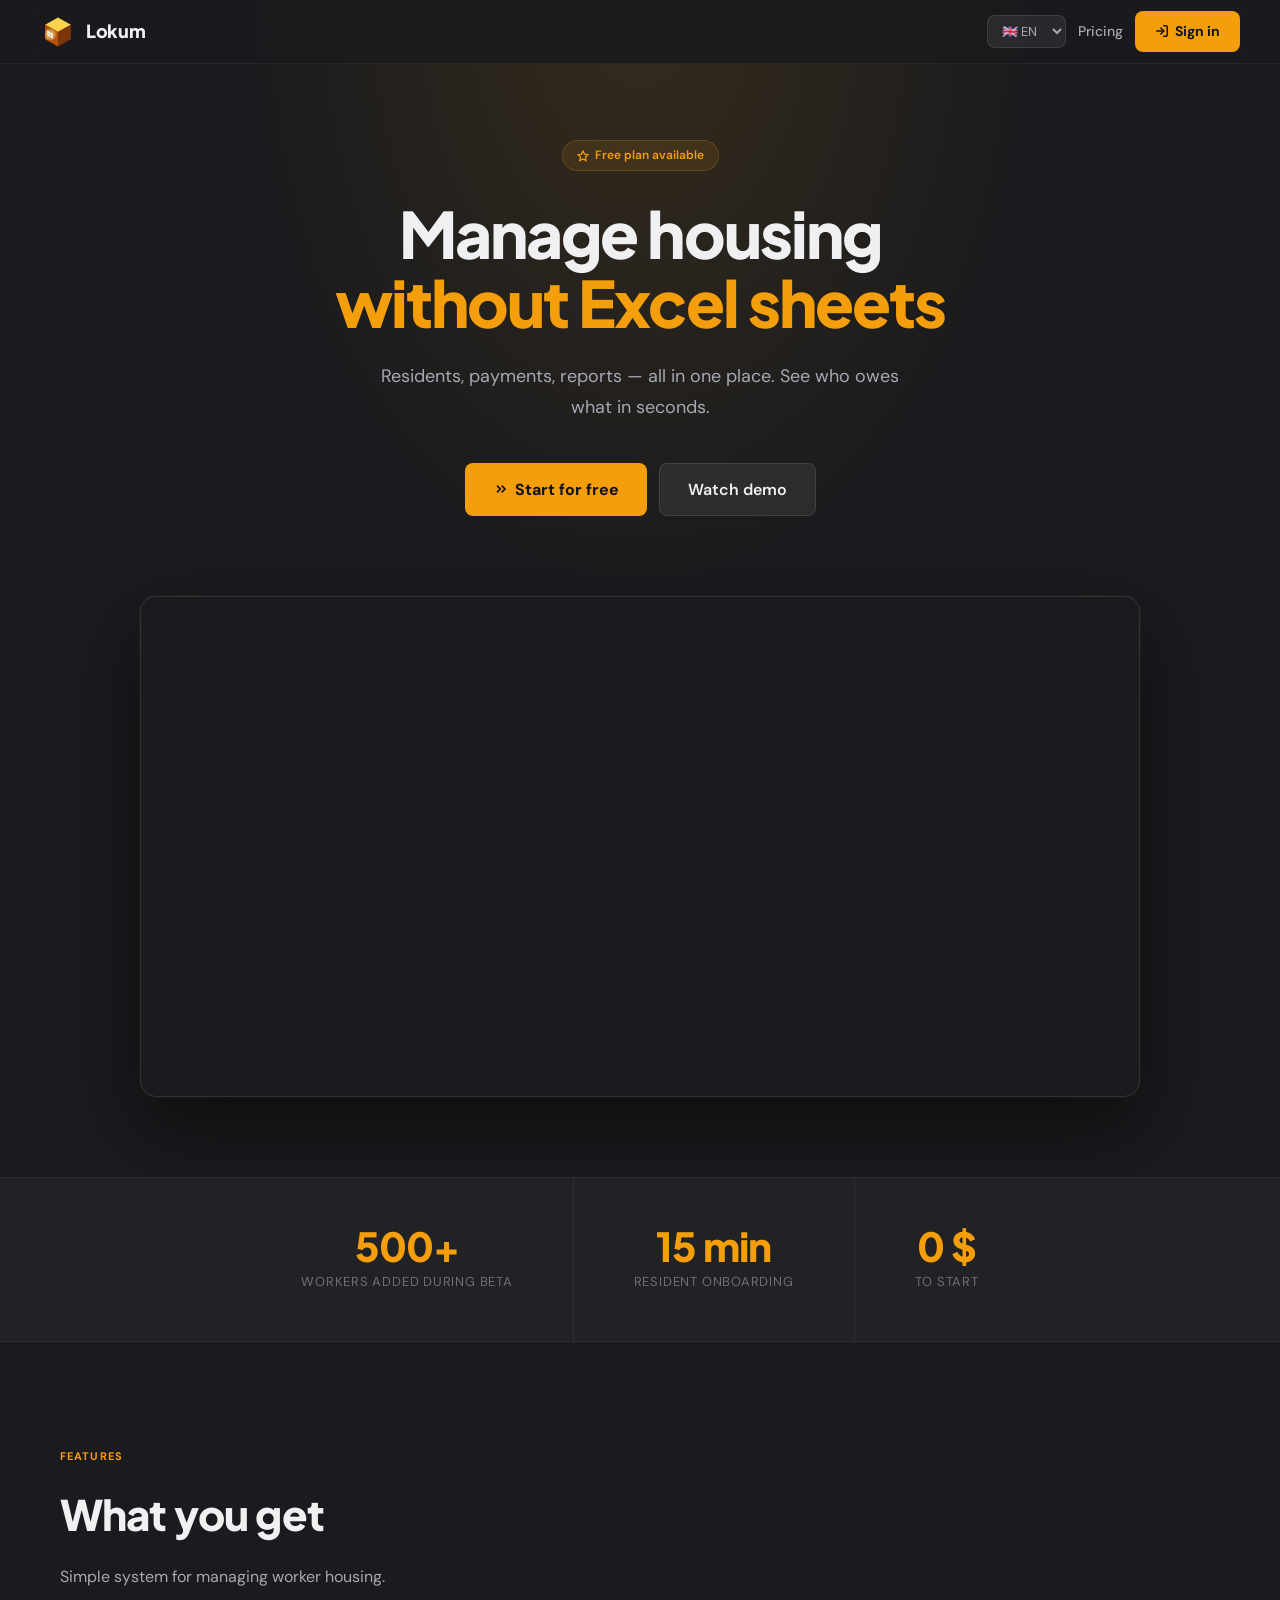
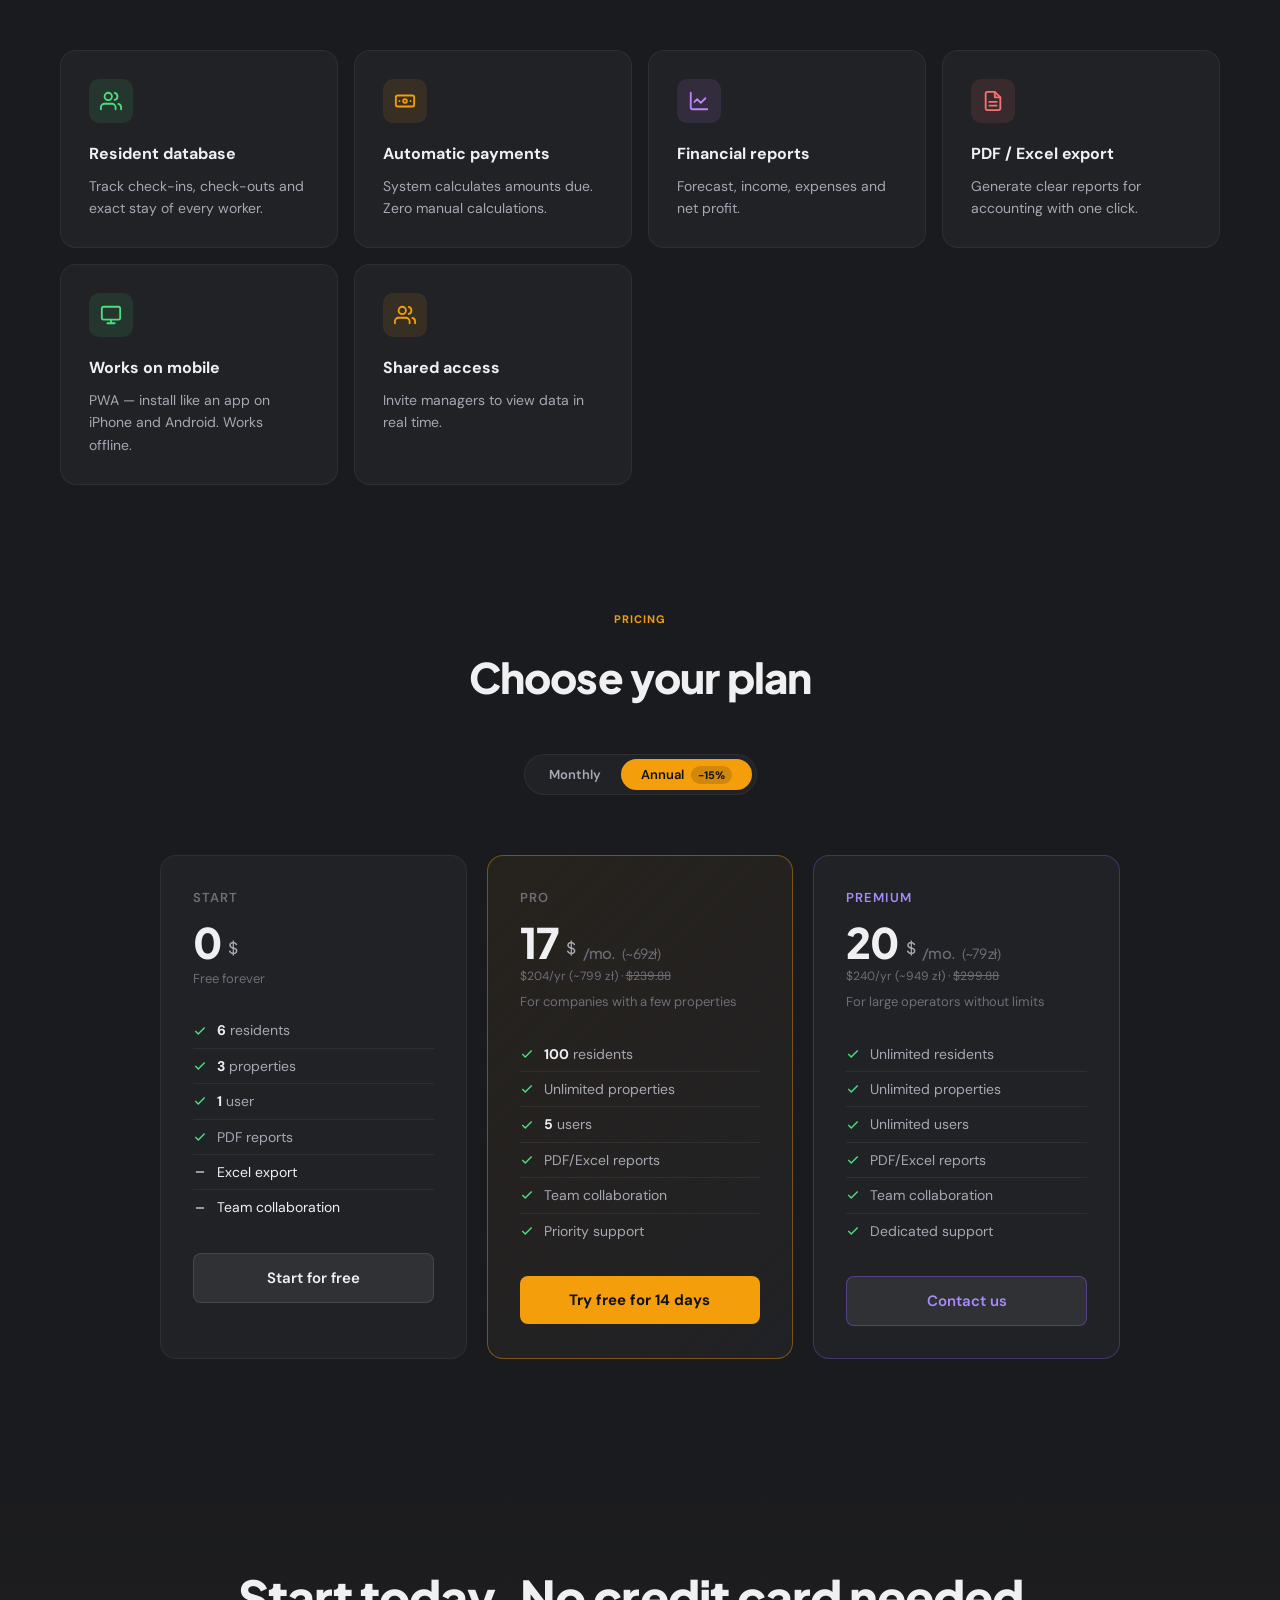
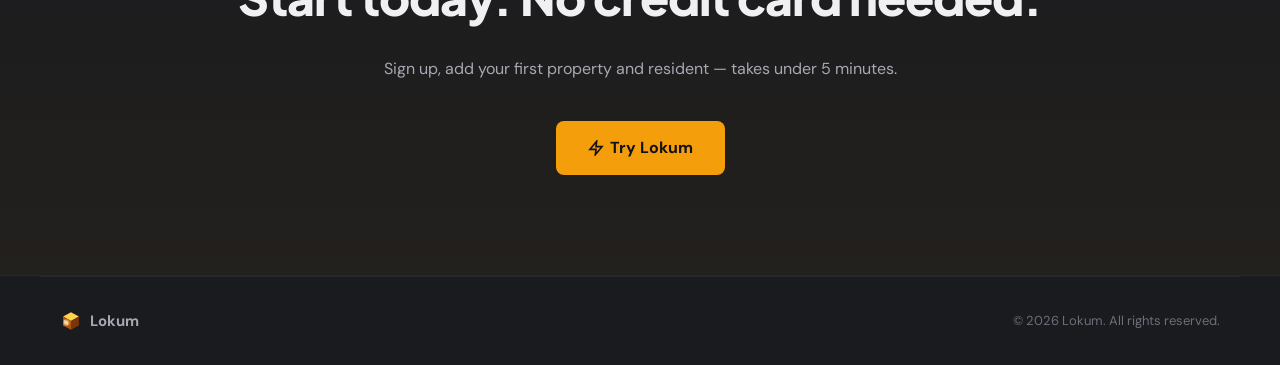
==== commit 34bac828: "fix: restore promo video in hero section, add promo.mp4 Co-Authored-By: Claude Sonnet 4.6 <noreply@a" ====
--- a/index.html
+++ b/index.html
@@ -454,6 +454,13 @@
         <span data-i18n="hero_cta2">Zobacz demo</span>
       </a>
     </div>
+    <div class="hero-video-wrap">
+      <div class="hero-video-frame">
+        <video autoplay muted loop playsinline preload="auto">
+          <source src="promo.mp4" type="video/mp4">
+        </video>
+      </div>
+    </div>
   </section>
 
   <!-- BANNER -->
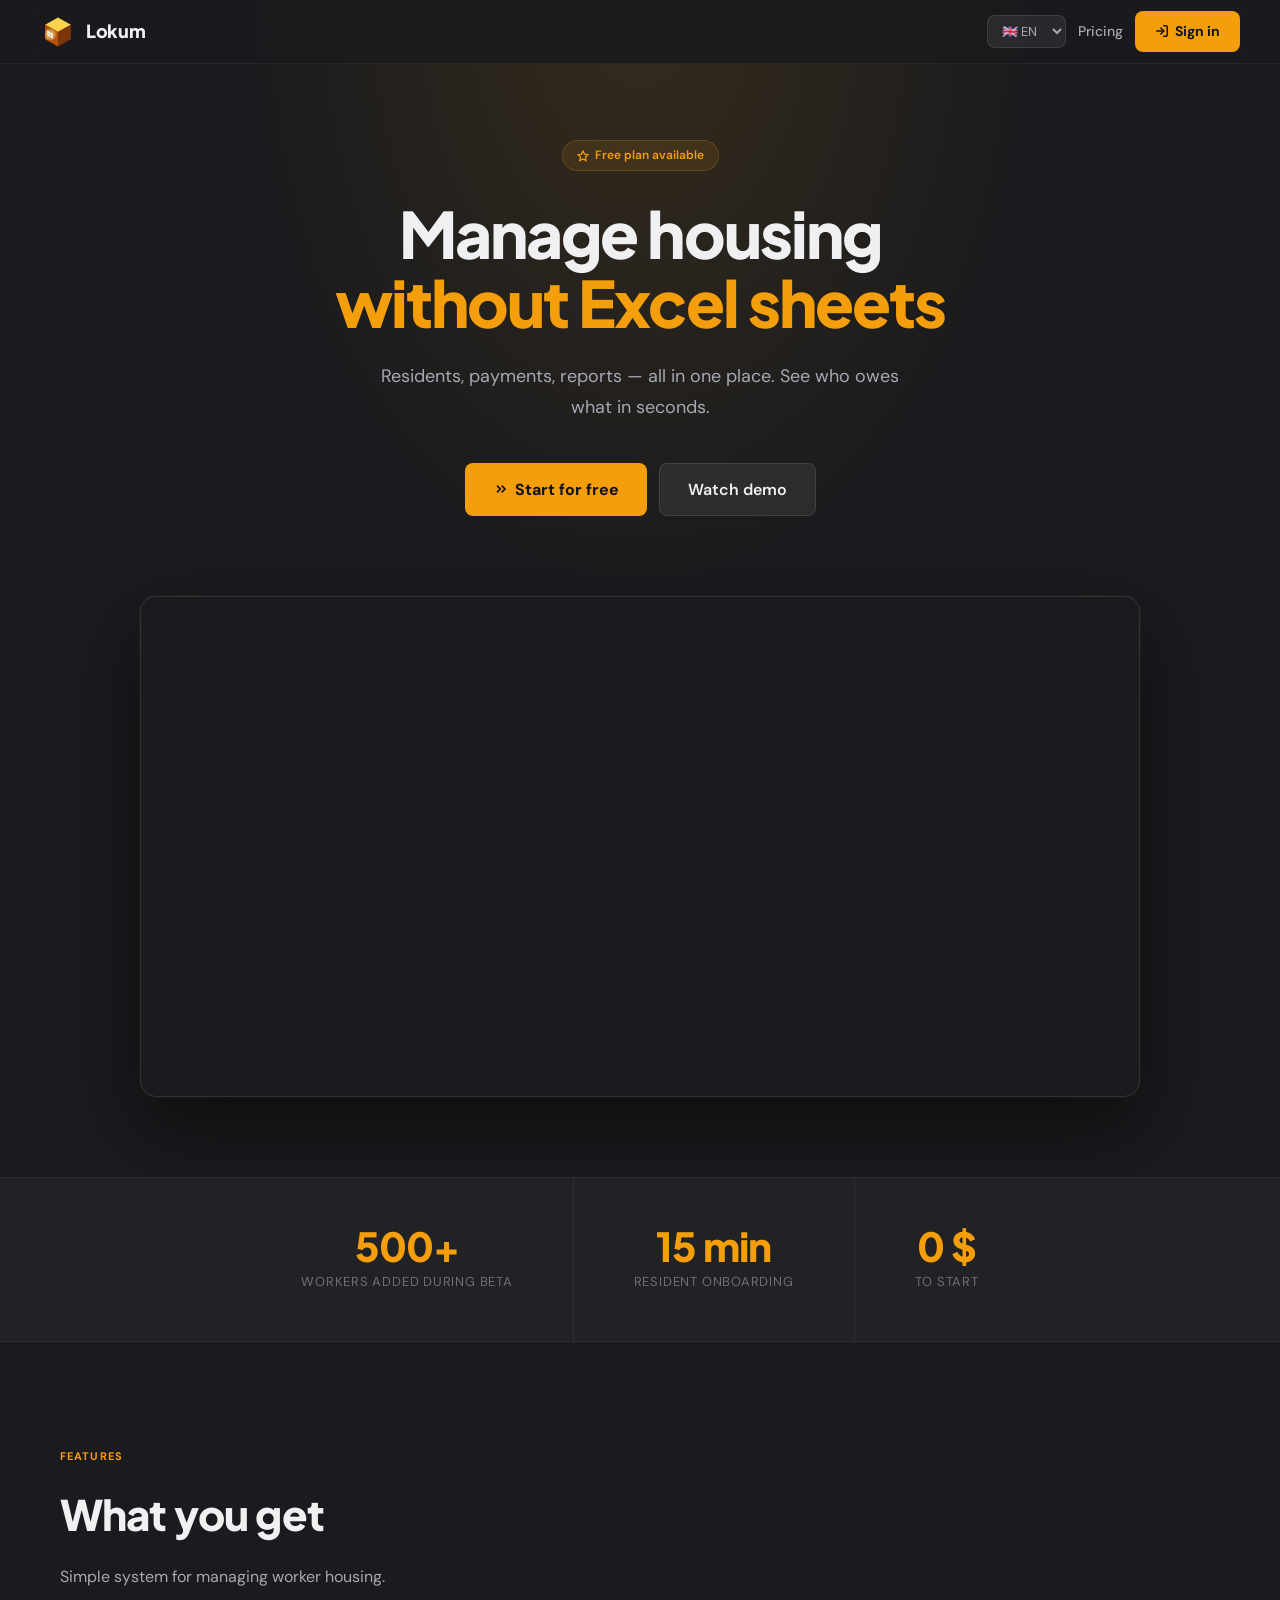
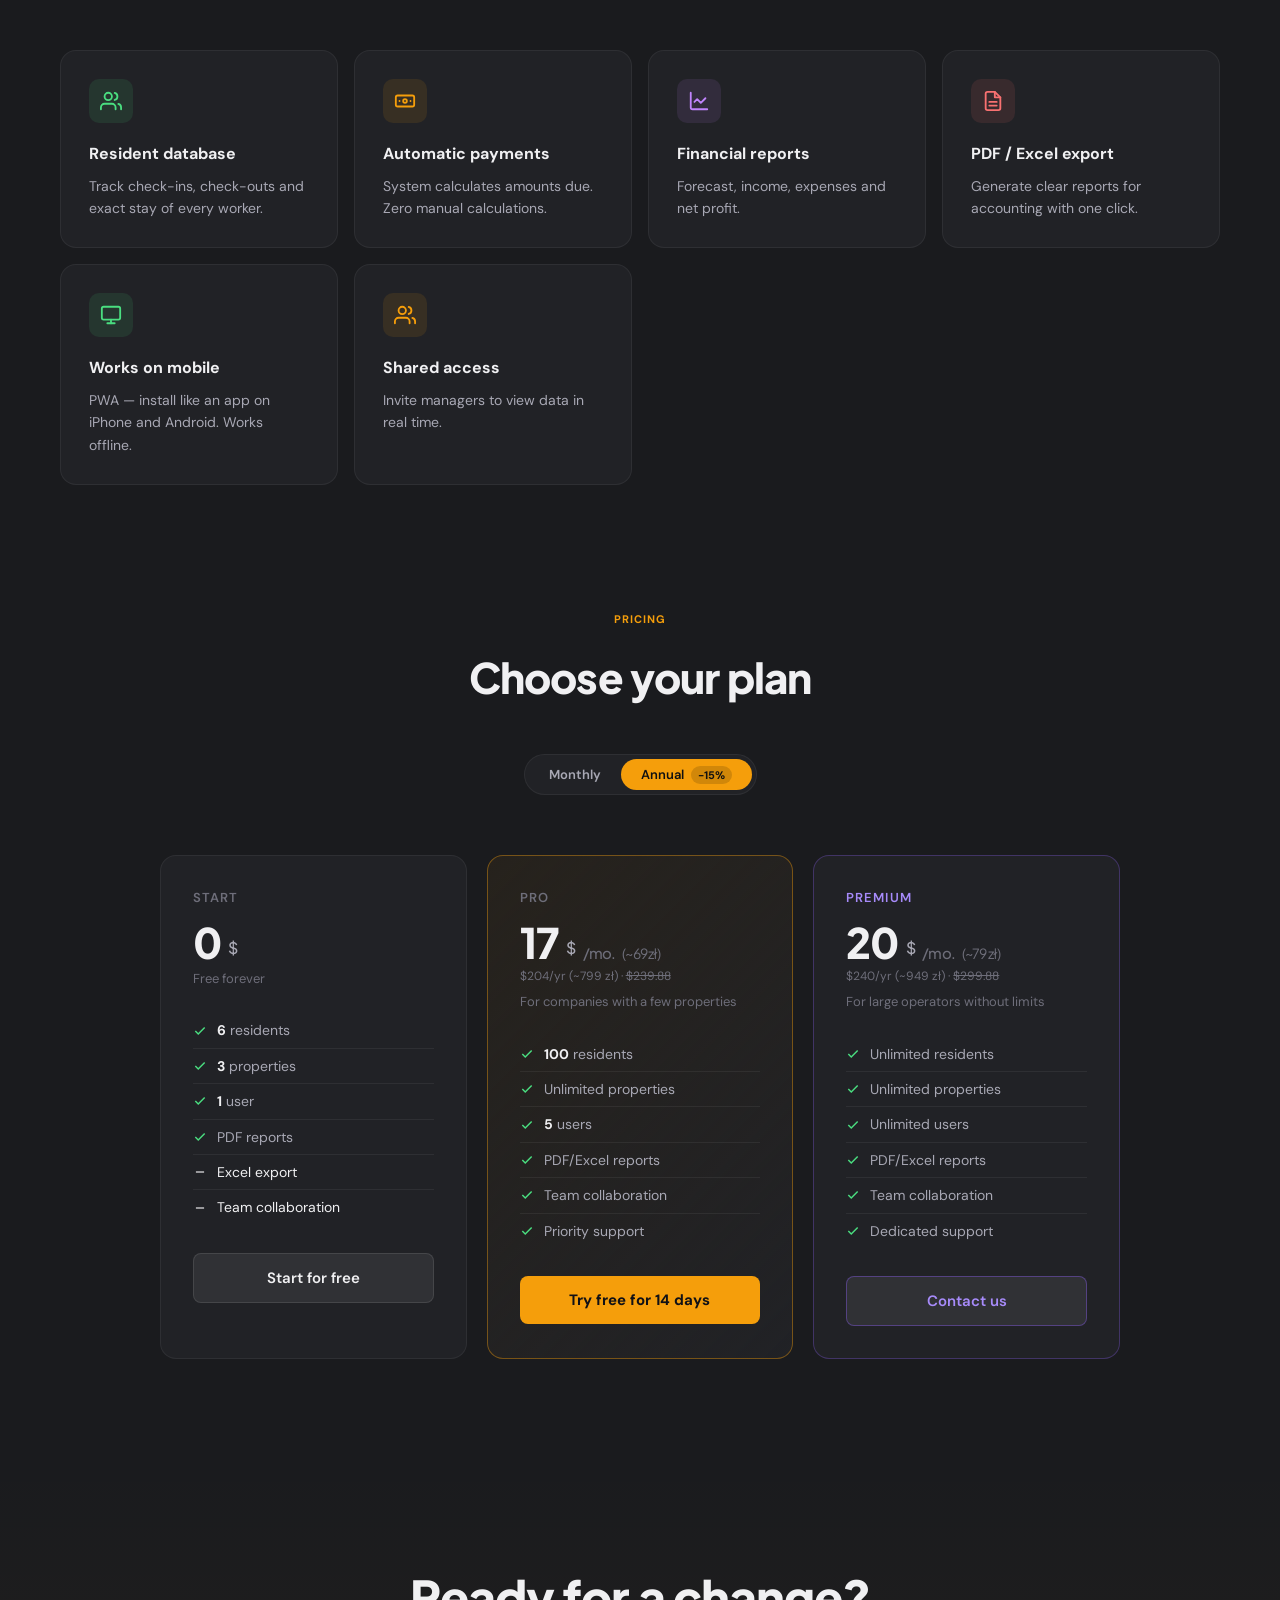
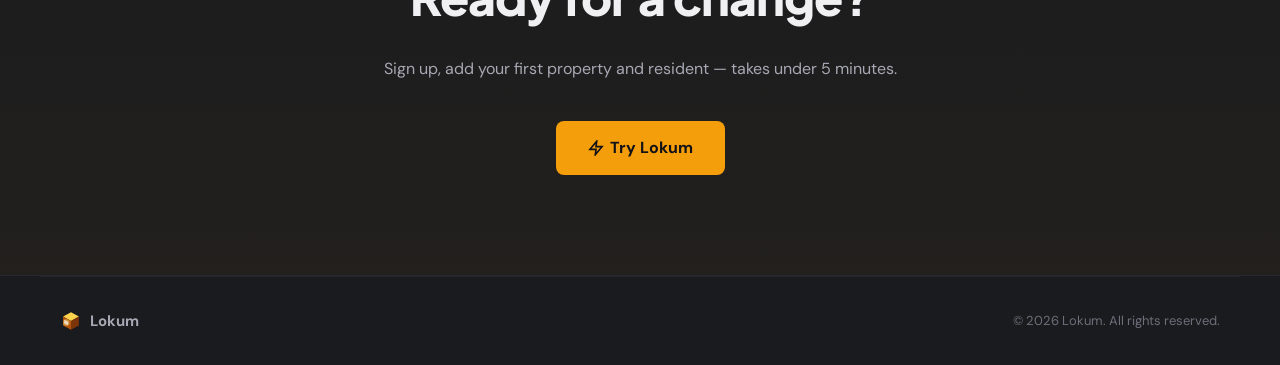
==== commit 19589696: "revert: restore original CTA heading Gotowy na zmianę?" ====
--- a/index.html
+++ b/index.html
@@ -593,7 +593,7 @@
 
   <!-- CTA -->
   <section class="cta-section">
-    <h2 data-i18n="cta_h2">Zacznij dziś. Bez karty kredytowej.</h2>
+    <h2 data-i18n="cta_h2">Gotowy na zmianę?</h2>
     <p data-i18n="cta_p">Zarejestruj się, dodaj obiekt i pierwszego mieszkańca — wszystko zajmuje mniej niż 5 minut.</p>
     <a href="app.html" class="btn-primary" style="font-size:16px;padding:14px 32px">
       <svg xmlns="http://www.w3.org/2000/svg" width="16" height="16" viewBox="0 0 24 24" fill="none" stroke="currentColor" stroke-width="2.5"><path d="M13 2L3 14h9l-1 8 10-12h-9l1-8z"/></svg>
@@ -613,7 +613,7 @@
   </div>
 
   <script>
-    const I18N = {"nav_pricing": {"pl": "Cennik", "ua": "Ціни", "ru": "Цены", "en": "Pricing", "lt": "Kainos"}, "nav_login": {"pl": "Zaloguj się", "ua": "Увійти", "ru": "Войти", "en": "Sign in", "lt": "Prisijungti"}, "hero_badge": {"pl": "Darmowy plan dostępny", "ua": "Безкоштовний план доступний", "ru": "Бесплатный план доступен", "en": "Free plan available", "lt": "Nemokamas planas prieinamas"}, "hero_h1": {"pl": "Zarządzaj kwaterami<br><span>bez arkuszy Excel</span>", "ua": "Керуйте житлом<br><span>без таблиць Excel</span>", "ru": "Управляйте жильём<br><span>без таблиц Excel</span>", "en": "Manage housing<br><span>without Excel sheets</span>", "lt": "Valdykite būstą<br><span>be Excel lentelių</span>"}, "hero_p": {"pl": "Mieszkańcy, płatności, raporty — wszystko w jednym miejscu. Sprawdź kto ile jest winien w kilka sekund.", "ua": "Мешканці, платежі, звіти — все в одному місці. Дізнайтесь хто скільки заборгував.", "ru": "Жильцы, платежи, отчёты — всё в одном месте. Узнайте кто сколько должен.", "en": "Residents, payments, reports — all in one place. See who owes what in seconds.", "lt": "Gyventojai, mokėjimai, ataskaitos — viskas vienoje vietoje."}, "hero_cta1": {"pl": "Zacznij za darmo", "ua": "Почати безкоштовно", "ru": "Начать бесплатно", "en": "Start for free", "lt": "Pradėti nemokamai"}, "hero_cta2": {"pl": "Zobacz demo", "ua": "Дивитись демо", "ru": "Смотреть демо", "en": "Watch demo", "lt": "Žiūrėti demo"}, "banner_lbl1": {"pl": "pracowników dodanych w trakcie beta", "ua": "працівників додано під час бета-тесту", "ru": "работников добавлено в ходе бета-теста", "en": "workers added during beta", "lt": "darbuotojų pridėta per beta"}, "banner_lbl2": {"pl": "Onboarding lokatora", "ua": "Онбординг мешканця", "ru": "Онбординг жильца", "en": "Resident onboarding", "lt": "Gyventojo įvedimas"}, "banner_lbl3": {"pl": "Za start", "ua": "За старт", "ru": "За старт", "en": "To start", "lt": "Pradžiai"}, "feat_label": {"pl": "Funkcje", "ua": "Можливості", "ru": "Функции", "en": "Features", "lt": "Funkcijos"}, "feat_h2": {"pl": "Co dostajesz", "ua": "Що ви отримуєте", "ru": "Что вы получаете", "en": "What you get", "lt": "Ką gausite"}, "feat_sub": {"pl": "Prosty system do zarządzania kwaterami pracowniczymi.", "ua": "Проста система управління житлом для працівників.", "ru": "Простая система управления жильём для работников.", "en": "Simple system for managing worker housing.", "lt": "Paprasta sistema darbuotojų būsto valdymui."}, "feat1_h": {"pl": "Baza mieszkańców", "ua": "База мешканців", "ru": "База жильцов", "en": "Resident database", "lt": "Gyventojų bazė"}, "feat1_p": {"pl": "Śledź zameldowania, wymeldowania i dokładny czas pobytu każdego pracownika.", "ua": "Відстежуйте заїзди, виїзди та час перебування кожного працівника.", "ru": "Отслеживайте заселения, выселения и точное время пребывания каждого работника.", "en": "Track check-ins, check-outs and exact stay of every worker.", "lt": "Sekite įsiregistravimus ir išsiregistravimus."}, "feat2_h": {"pl": "Automatyczne płatności", "ua": "Автоматичні платежі", "ru": "Автоматические платежи", "en": "Automatic payments", "lt": "Automatiniai mokėjimai"}, "feat2_p": {"pl": "System przelicza należności na podstawie stawki miesięcznej. Zero ręcznych obliczeń.", "ua": "Система розраховує заборгованість. Нуль ручних обчислень.", "ru": "Система рассчитывает задолженность. Ноль ручных вычислений.", "en": "System calculates amounts due. Zero manual calculations.", "lt": "Sistema skaičiuoja mokėtinas sumas."}, "feat3_h": {"pl": "Raporty finansowe", "ua": "Фінансові звіти", "ru": "Финансовые отчёты", "en": "Financial reports", "lt": "Finansinės ataskaitos"}, "feat3_p": {"pl": "Prognoza, faktyczny dochód, wydatki i zysk netto — wszystko w czytelnych wykresach.", "ua": "Прогноз, дохід, витрати і чистий прибуток.", "ru": "Прогноз, доход, расходы и чистая прибыль.", "en": "Forecast, income, expenses and net profit.", "lt": "Prognozė, pajamos, išlaidos ir grynasis pelnas."}, "feat4_h": {"pl": "Eksport PDF / Excel", "ua": "Експорт PDF / Excel", "ru": "Экспорт PDF / Excel", "en": "PDF / Excel export", "lt": "PDF / Excel eksportas"}, "feat4_p": {"pl": "Generuj przejrzyste raporty dla firm i księgowości jednym kliknięciem.", "ua": "Генеруйте звіти для компаній та бухгалтерії в один клік.", "ru": "Генерируйте отчёты для компаний одним кликом.", "en": "Generate clear reports for accounting with one click.", "lt": "Generuokite ataskaitas vienu paspaudimu."}, "feat5_h": {"pl": "Działa na telefonie", "ua": "Працює на телефоні", "ru": "Работает на телефоне", "en": "Works on mobile", "lt": "Veikia telefone"}, "feat5_p": {"pl": "PWA — instalujesz jak aplikację na iPhone i Android. Działa też offline.", "ua": "PWA — як додаток на iPhone та Android. Офлайн режим.", "ru": "PWA — как приложение на iPhone и Android. Работает офлайн.", "en": "PWA — install like an app on iPhone and Android. Works offline.", "lt": "PWA — įdiekite kaip programą. Veikia be interneto."}, "feat6_h": {"pl": "Współdzielenie", "ua": "Спільний доступ", "ru": "Совместный доступ", "en": "Shared access", "lt": "Bendras priėjimas"}, "feat6_p": {"pl": "Zaproś menedżerów i właścicieli obiektów do podglądu danych w czasie rzeczywistym.", "ua": "Запросіть менеджерів для перегляду даних у реальному часі.", "ru": "Пригласите менеджеров для просмотра данных в реальном времени.", "en": "Invite managers to view data in real time.", "lt": "Pakvieskite vadovus peržiūrėti duomenis."}, "cta_h2": {"pl": "Zacznij dziś. Bez karty kredytowej.", "ua": "Починай сьогодні. Без кредитної картки.", "ru": "Начни сегодня. Без кредитной карты.", "en": "Start today. No credit card needed.", "lt": "Pradėkite šiandien. Be kortelės."}, "cta_p": {"pl": "Zarejestruj się, dodaj obiekt i pierwszego mieszkańca — wszystko zajmuje mniej niż 5 minut.", "ua": "Зареєструйтесь, додайте об'єкт і першого мешканця — займе менше 5 хвилин.", "ru": "Зарегистрируйтесь, добавьте объект и первого жильца — меньше 5 минут.", "en": "Sign up, add your first property and resident — takes under 5 minutes.", "lt": "Prisiregistruokite, pridėkite pirmą objektą ir gyventoją — mažiau nei 5 minutės."}, "cta_btn": {"pl": "Wypróbuj Lokum", "ua": "Спробувати Lokum", "ru": "Попробовать Lokum", "en": "Try Lokum", "lt": "Išbandyti Lokum"}, "footer_copy": {"pl": "Wszelkie prawa zastrzeżone.", "ua": "Всі права захищені.", "ru": "Все права защищены.", "en": "All rights reserved.", "lt": "Visos teisės saugomos."}, "billing_monthly": {"pl": "Miesięcznie", "ua": "Щомісяця", "ru": "Ежемесячно", "en": "Monthly", "lt": "Kas mėnesį"}, "billing_annual": {"pl": "Rocznie", "ua": "Щороку", "ru": "Ежегодно", "en": "Annual", "lt": "Kasmet"}, "plan_free_desc": {"pl": "Na zawsze darmowy", "ua": "Назавжди безкоштовний", "ru": "Навсегда бесплатный", "en": "Free forever", "lt": "Amžinai nemokamas"}, "plan_residents": {"pl": "mieszkańców", "ua": "мешканців", "ru": "жильцов", "en": "residents", "lt": "gyventojų"}, "plan_props": {"pl": "obiekty", "ua": "об'єкти", "ru": "объекта", "en": "properties", "lt": "objektai"}, "plan_reports": {"pl": "Raporty PDF/Excel", "ua": "Звіти PDF/Excel", "ru": "Отчёты PDF/Excel", "en": "PDF/Excel reports", "lt": "PDF/Excel ataskaitos"}, "plan_mobile": {"pl": "Aplikacja mobilna", "ua": "Мобільний додаток", "ru": "Мобильное приложение", "en": "Mobile app", "lt": "Mobilioji programa"}, "cta_free": {"pl": "Zacznij za darmo", "ua": "Почати безкоштовно", "ru": "Начать бесплатно", "en": "Start for free", "lt": "Pradėti nemokamai"}, "plan_popular": {"pl": "Najpopularniejszy", "ua": "Найпопулярніший", "ru": "Самый популярный", "en": "Most popular", "lt": "Populiariausias"}, "plan_mo": {"pl": "mies.", "ua": "міс.", "ru": "мес.", "en": "mo.", "lt": "mėn."}, "plan_trial": {"pl": "14 dni próbnych gratis", "ua": "14 днів пробних безкоштовно", "ru": "14 дней пробных бесплатно", "en": "14-day free trial", "lt": "14 dienų bandymas"}, "plan_unlimited_res": {"pl": "Nieograniczeni mieszkańcy", "ua": "Необмежені мешканці", "ru": "Неограниченные жильцы", "en": "Unlimited residents", "lt": "Neriboti gyventojai"}, "plan_unlimited_props": {"pl": "Nieograniczone obiekty", "ua": "Необмежені об'єкти", "ru": "Неограниченные объекты", "en": "Unlimited properties", "lt": "Neriboti objektai"}, "plan_finance": {"pl": "Finanse + Rezerwacje", "ua": "Фінанси + Бронювання", "ru": "Финансы + Бронирования", "en": "Finance + Bookings", "lt": "Finansai + Rezervacijos"}, "plan_support": {"pl": "Wsparcie priorytetowe", "ua": "Пріоритетна підтримка", "ru": "Приоритетная поддержка", "en": "Priority support", "lt": "Prioritetinė pagalba"}, "cta_trial": {"pl": "Wypróbuj 14 dni gratis", "ua": "Спробуй 14 днів безкоштовно", "ru": "Попробуй 14 дней бесплатно", "en": "Try free for 14 days", "lt": "Išbandyk 14 dienų nemokamai"}, "plan_user": {"pl": "użytkownik", "ua": "користувач", "ru": "пользователь", "en": "user", "lt": "naudotojas"}, "plan_users": {"pl": "użytkowników", "ua": "користувачів", "ru": "пользователей", "en": "users", "lt": "naudotojų"}, "plan_reports_pdf": {"pl": "Raporty PDF", "ua": "Звіти PDF", "ru": "Отчёты PDF", "en": "PDF reports", "lt": "PDF ataskaitos"}, "plan_excel": {"pl": "Eksport Excel", "ua": "Експорт Excel", "ru": "Экспорт Excel", "en": "Excel export", "lt": "Excel eksportas"}, "plan_collab": {"pl": "Wspólna praca", "ua": "Спільна робота", "ru": "Совместная работа", "en": "Team collaboration", "lt": "Komandinis darbas"}, "plan_pro_desc": {"pl": "Dla firm z kilkoma obiektami", "ua": "Для компаній з кількома об'єктами", "ru": "Для компаний с несколькими объектами", "en": "For companies with a few properties", "lt": "Įmonėms su keliais objektais"}, "plan_pro_annual": {"pl": "lub $204/rok <span style='background:rgba(74,222,128,.15);padding:1px 6px;border-radius:20px;font-size:11px'>-15%</span>", "ua": "або $204/рік <span style='background:rgba(74,222,128,.15);padding:1px 6px;border-radius:20px;font-size:11px'>-15%</span>", "ru": "или $204/год <span style='background:rgba(74,222,128,.15);padding:1px 6px;border-radius:20px;font-size:11px'>-15%</span>", "en": "or $204/year <span style='background:rgba(74,222,128,.15);padding:1px 6px;border-radius:20px;font-size:11px'>-15%</span>", "lt": "arba $204/metams <span style='background:rgba(74,222,128,.15);padding:1px 6px;border-radius:20px;font-size:11px'>-15%</span>"}, "plan_prem_desc": {"pl": "Dla dużych operatorów bez limitów", "ua": "Для великих операторів без обмежень", "ru": "Для крупных операторов без ограничений", "en": "For large operators without limits", "lt": "Dideliems operatoriams be apribojimų"}, "plan_prem_annual": {"pl": "lub $240/rok <span style='background:rgba(74,222,128,.15);padding:1px 6px;border-radius:20px;font-size:11px'>-20%</span>", "ua": "або $240/рік <span style='background:rgba(74,222,128,.15);padding:1px 6px;border-radius:20px;font-size:11px'>-20%</span>", "ru": "или $240/год <span style='background:rgba(74,222,128,.15);padding:1px 6px;border-radius:20px;font-size:11px'>-20%</span>", "en": "or $240/year <span style='background:rgba(74,222,128,.15);padding:1px 6px;border-radius:20px;font-size:11px'>-20%</span>", "lt": "arba $240/metams <span style='background:rgba(74,222,128,.15);padding:1px 6px;border-radius:20px;font-size:11px'>-20%</span>"}, "plan_unlimited_users": {"pl": "Bez limitu użytkowników", "ua": "Без ліміту користувачів", "ru": "Без лимита пользователей", "en": "Unlimited users", "lt": "Neriboti naudotojai"}, "plan_dedicated": {"pl": "Dedykowane wsparcie", "ua": "Виділена підтримка", "ru": "Выделенная поддержка", "en": "Dedicated support", "lt": "Dedikuotas palaikymas"}, "cta_contact": {"pl": "Skontaktuj się", "ua": "Зв'язатися", "ru": "Связаться", "en": "Contact us", "lt": "Susisiekite"}, "pricing_h2": {"pl": "Wybierz plan", "ua": "Оберіть план", "ru": "Выберите план", "en": "Choose your plan", "lt": "Pasirinkite planą"}};
+    const I18N = {"nav_pricing": {"pl": "Cennik", "ua": "Ціни", "ru": "Цены", "en": "Pricing", "lt": "Kainos"}, "nav_login": {"pl": "Zaloguj się", "ua": "Увійти", "ru": "Войти", "en": "Sign in", "lt": "Prisijungti"}, "hero_badge": {"pl": "Darmowy plan dostępny", "ua": "Безкоштовний план доступний", "ru": "Бесплатный план доступен", "en": "Free plan available", "lt": "Nemokamas planas prieinamas"}, "hero_h1": {"pl": "Zarządzaj kwaterami<br><span>bez arkuszy Excel</span>", "ua": "Керуйте житлом<br><span>без таблиць Excel</span>", "ru": "Управляйте жильём<br><span>без таблиц Excel</span>", "en": "Manage housing<br><span>without Excel sheets</span>", "lt": "Valdykite būstą<br><span>be Excel lentelių</span>"}, "hero_p": {"pl": "Mieszkańcy, płatności, raporty — wszystko w jednym miejscu. Sprawdź kto ile jest winien w kilka sekund.", "ua": "Мешканці, платежі, звіти — все в одному місці. Дізнайтесь хто скільки заборгував.", "ru": "Жильцы, платежи, отчёты — всё в одном месте. Узнайте кто сколько должен.", "en": "Residents, payments, reports — all in one place. See who owes what in seconds.", "lt": "Gyventojai, mokėjimai, ataskaitos — viskas vienoje vietoje."}, "hero_cta1": {"pl": "Zacznij za darmo", "ua": "Почати безкоштовно", "ru": "Начать бесплатно", "en": "Start for free", "lt": "Pradėti nemokamai"}, "hero_cta2": {"pl": "Zobacz demo", "ua": "Дивитись демо", "ru": "Смотреть демо", "en": "Watch demo", "lt": "Žiūrėti demo"}, "banner_lbl1": {"pl": "pracowników dodanych w trakcie beta", "ua": "працівників додано під час бета-тесту", "ru": "работников добавлено в ходе бета-теста", "en": "workers added during beta", "lt": "darbuotojų pridėta per beta"}, "banner_lbl2": {"pl": "Onboarding lokatora", "ua": "Онбординг мешканця", "ru": "Онбординг жильца", "en": "Resident onboarding", "lt": "Gyventojo įvedimas"}, "banner_lbl3": {"pl": "Za start", "ua": "За старт", "ru": "За старт", "en": "To start", "lt": "Pradžiai"}, "feat_label": {"pl": "Funkcje", "ua": "Можливості", "ru": "Функции", "en": "Features", "lt": "Funkcijos"}, "feat_h2": {"pl": "Co dostajesz", "ua": "Що ви отримуєте", "ru": "Что вы получаете", "en": "What you get", "lt": "Ką gausite"}, "feat_sub": {"pl": "Prosty system do zarządzania kwaterami pracowniczymi.", "ua": "Проста система управління житлом для працівників.", "ru": "Простая система управления жильём для работников.", "en": "Simple system for managing worker housing.", "lt": "Paprasta sistema darbuotojų būsto valdymui."}, "feat1_h": {"pl": "Baza mieszkańców", "ua": "База мешканців", "ru": "База жильцов", "en": "Resident database", "lt": "Gyventojų bazė"}, "feat1_p": {"pl": "Śledź zameldowania, wymeldowania i dokładny czas pobytu każdego pracownika.", "ua": "Відстежуйте заїзди, виїзди та час перебування кожного працівника.", "ru": "Отслеживайте заселения, выселения и точное время пребывания каждого работника.", "en": "Track check-ins, check-outs and exact stay of every worker.", "lt": "Sekite įsiregistravimus ir išsiregistravimus."}, "feat2_h": {"pl": "Automatyczne płatności", "ua": "Автоматичні платежі", "ru": "Автоматические платежи", "en": "Automatic payments", "lt": "Automatiniai mokėjimai"}, "feat2_p": {"pl": "System przelicza należności na podstawie stawki miesięcznej. Zero ręcznych obliczeń.", "ua": "Система розраховує заборгованість. Нуль ручних обчислень.", "ru": "Система рассчитывает задолженность. Ноль ручных вычислений.", "en": "System calculates amounts due. Zero manual calculations.", "lt": "Sistema skaičiuoja mokėtinas sumas."}, "feat3_h": {"pl": "Raporty finansowe", "ua": "Фінансові звіти", "ru": "Финансовые отчёты", "en": "Financial reports", "lt": "Finansinės ataskaitos"}, "feat3_p": {"pl": "Prognoza, faktyczny dochód, wydatki i zysk netto — wszystko w czytelnych wykresach.", "ua": "Прогноз, дохід, витрати і чистий прибуток.", "ru": "Прогноз, доход, расходы и чистая прибыль.", "en": "Forecast, income, expenses and net profit.", "lt": "Prognozė, pajamos, išlaidos ir grynasis pelnas."}, "feat4_h": {"pl": "Eksport PDF / Excel", "ua": "Експорт PDF / Excel", "ru": "Экспорт PDF / Excel", "en": "PDF / Excel export", "lt": "PDF / Excel eksportas"}, "feat4_p": {"pl": "Generuj przejrzyste raporty dla firm i księgowości jednym kliknięciem.", "ua": "Генеруйте звіти для компаній та бухгалтерії в один клік.", "ru": "Генерируйте отчёты для компаний одним кликом.", "en": "Generate clear reports for accounting with one click.", "lt": "Generuokite ataskaitas vienu paspaudimu."}, "feat5_h": {"pl": "Działa na telefonie", "ua": "Працює на телефоні", "ru": "Работает на телефоне", "en": "Works on mobile", "lt": "Veikia telefone"}, "feat5_p": {"pl": "PWA — instalujesz jak aplikację na iPhone i Android. Działa też offline.", "ua": "PWA — як додаток на iPhone та Android. Офлайн режим.", "ru": "PWA — как приложение на iPhone и Android. Работает офлайн.", "en": "PWA — install like an app on iPhone and Android. Works offline.", "lt": "PWA — įdiekite kaip programą. Veikia be interneto."}, "feat6_h": {"pl": "Współdzielenie", "ua": "Спільний доступ", "ru": "Совместный доступ", "en": "Shared access", "lt": "Bendras priėjimas"}, "feat6_p": {"pl": "Zaproś menedżerów i właścicieli obiektów do podglądu danych w czasie rzeczywistym.", "ua": "Запросіть менеджерів для перегляду даних у реальному часі.", "ru": "Пригласите менеджеров для просмотра данных в реальном времени.", "en": "Invite managers to view data in real time.", "lt": "Pakvieskite vadovus peržiūrėti duomenis."}, "cta_h2": {"pl": "Gotowy na zmianę?", "ua": "Готові до змін?", "ru": "Готовы к переменам?", "en": "Ready for a change?", "lt": "Pasiruošę pokyčiams?"}, "cta_p": {"pl": "Zarejestruj się, dodaj obiekt i pierwszego mieszkańca — wszystko zajmuje mniej niż 5 minut.", "ua": "Зареєструйтесь, додайте об'єкт і першого мешканця — займе менше 5 хвилин.", "ru": "Зарегистрируйтесь, добавьте объект и первого жильца — меньше 5 минут.", "en": "Sign up, add your first property and resident — takes under 5 minutes.", "lt": "Prisiregistruokite, pridėkite pirmą objektą ir gyventoją — mažiau nei 5 minutės."}, "cta_btn": {"pl": "Wypróbuj Lokum", "ua": "Спробувати Lokum", "ru": "Попробовать Lokum", "en": "Try Lokum", "lt": "Išbandyti Lokum"}, "footer_copy": {"pl": "Wszelkie prawa zastrzeżone.", "ua": "Всі права захищені.", "ru": "Все права защищены.", "en": "All rights reserved.", "lt": "Visos teisės saugomos."}, "billing_monthly": {"pl": "Miesięcznie", "ua": "Щомісяця", "ru": "Ежемесячно", "en": "Monthly", "lt": "Kas mėnesį"}, "billing_annual": {"pl": "Rocznie", "ua": "Щороку", "ru": "Ежегодно", "en": "Annual", "lt": "Kasmet"}, "plan_free_desc": {"pl": "Na zawsze darmowy", "ua": "Назавжди безкоштовний", "ru": "Навсегда бесплатный", "en": "Free forever", "lt": "Amžinai nemokamas"}, "plan_residents": {"pl": "mieszkańców", "ua": "мешканців", "ru": "жильцов", "en": "residents", "lt": "gyventojų"}, "plan_props": {"pl": "obiekty", "ua": "об'єкти", "ru": "объекта", "en": "properties", "lt": "objektai"}, "plan_reports": {"pl": "Raporty PDF/Excel", "ua": "Звіти PDF/Excel", "ru": "Отчёты PDF/Excel", "en": "PDF/Excel reports", "lt": "PDF/Excel ataskaitos"}, "plan_mobile": {"pl": "Aplikacja mobilna", "ua": "Мобільний додаток", "ru": "Мобильное приложение", "en": "Mobile app", "lt": "Mobilioji programa"}, "cta_free": {"pl": "Zacznij za darmo", "ua": "Почати безкоштовно", "ru": "Начать бесплатно", "en": "Start for free", "lt": "Pradėti nemokamai"}, "plan_popular": {"pl": "Najpopularniejszy", "ua": "Найпопулярніший", "ru": "Самый популярный", "en": "Most popular", "lt": "Populiariausias"}, "plan_mo": {"pl": "mies.", "ua": "міс.", "ru": "мес.", "en": "mo.", "lt": "mėn."}, "plan_trial": {"pl": "14 dni próbnych gratis", "ua": "14 днів пробних безкоштовно", "ru": "14 дней пробных бесплатно", "en": "14-day free trial", "lt": "14 dienų bandymas"}, "plan_unlimited_res": {"pl": "Nieograniczeni mieszkańcy", "ua": "Необмежені мешканці", "ru": "Неограниченные жильцы", "en": "Unlimited residents", "lt": "Neriboti gyventojai"}, "plan_unlimited_props": {"pl": "Nieograniczone obiekty", "ua": "Необмежені об'єкти", "ru": "Неограниченные объекты", "en": "Unlimited properties", "lt": "Neriboti objektai"}, "plan_finance": {"pl": "Finanse + Rezerwacje", "ua": "Фінанси + Бронювання", "ru": "Финансы + Бронирования", "en": "Finance + Bookings", "lt": "Finansai + Rezervacijos"}, "plan_support": {"pl": "Wsparcie priorytetowe", "ua": "Пріоритетна підтримка", "ru": "Приоритетная поддержка", "en": "Priority support", "lt": "Prioritetinė pagalba"}, "cta_trial": {"pl": "Wypróbuj 14 dni gratis", "ua": "Спробуй 14 днів безкоштовно", "ru": "Попробуй 14 дней бесплатно", "en": "Try free for 14 days", "lt": "Išbandyk 14 dienų nemokamai"}, "plan_user": {"pl": "użytkownik", "ua": "користувач", "ru": "пользователь", "en": "user", "lt": "naudotojas"}, "plan_users": {"pl": "użytkowników", "ua": "користувачів", "ru": "пользователей", "en": "users", "lt": "naudotojų"}, "plan_reports_pdf": {"pl": "Raporty PDF", "ua": "Звіти PDF", "ru": "Отчёты PDF", "en": "PDF reports", "lt": "PDF ataskaitos"}, "plan_excel": {"pl": "Eksport Excel", "ua": "Експорт Excel", "ru": "Экспорт Excel", "en": "Excel export", "lt": "Excel eksportas"}, "plan_collab": {"pl": "Wspólna praca", "ua": "Спільна робота", "ru": "Совместная работа", "en": "Team collaboration", "lt": "Komandinis darbas"}, "plan_pro_desc": {"pl": "Dla firm z kilkoma obiektami", "ua": "Для компаній з кількома об'єктами", "ru": "Для компаний с несколькими объектами", "en": "For companies with a few properties", "lt": "Įmonėms su keliais objektais"}, "plan_pro_annual": {"pl": "lub $204/rok <span style='background:rgba(74,222,128,.15);padding:1px 6px;border-radius:20px;font-size:11px'>-15%</span>", "ua": "або $204/рік <span style='background:rgba(74,222,128,.15);padding:1px 6px;border-radius:20px;font-size:11px'>-15%</span>", "ru": "или $204/год <span style='background:rgba(74,222,128,.15);padding:1px 6px;border-radius:20px;font-size:11px'>-15%</span>", "en": "or $204/year <span style='background:rgba(74,222,128,.15);padding:1px 6px;border-radius:20px;font-size:11px'>-15%</span>", "lt": "arba $204/metams <span style='background:rgba(74,222,128,.15);padding:1px 6px;border-radius:20px;font-size:11px'>-15%</span>"}, "plan_prem_desc": {"pl": "Dla dużych operatorów bez limitów", "ua": "Для великих операторів без обмежень", "ru": "Для крупных операторов без ограничений", "en": "For large operators without limits", "lt": "Dideliems operatoriams be apribojimų"}, "plan_prem_annual": {"pl": "lub $240/rok <span style='background:rgba(74,222,128,.15);padding:1px 6px;border-radius:20px;font-size:11px'>-20%</span>", "ua": "або $240/рік <span style='background:rgba(74,222,128,.15);padding:1px 6px;border-radius:20px;font-size:11px'>-20%</span>", "ru": "или $240/год <span style='background:rgba(74,222,128,.15);padding:1px 6px;border-radius:20px;font-size:11px'>-20%</span>", "en": "or $240/year <span style='background:rgba(74,222,128,.15);padding:1px 6px;border-radius:20px;font-size:11px'>-20%</span>", "lt": "arba $240/metams <span style='background:rgba(74,222,128,.15);padding:1px 6px;border-radius:20px;font-size:11px'>-20%</span>"}, "plan_unlimited_users": {"pl": "Bez limitu użytkowników", "ua": "Без ліміту користувачів", "ru": "Без лимита пользователей", "en": "Unlimited users", "lt": "Neriboti naudotojai"}, "plan_dedicated": {"pl": "Dedykowane wsparcie", "ua": "Виділена підтримка", "ru": "Выделенная поддержка", "en": "Dedicated support", "lt": "Dedikuotas palaikymas"}, "cta_contact": {"pl": "Skontaktuj się", "ua": "Зв'язатися", "ru": "Связаться", "en": "Contact us", "lt": "Susisiekite"}, "pricing_h2": {"pl": "Wybierz plan", "ua": "Оберіть план", "ru": "Выберите план", "en": "Choose your plan", "lt": "Pasirinkite planą"}};
     const LANGS = ['pl','ua','ru','en','lt'];
     const LANG_FLAGS = {pl:'🇵🇱', ua:'🇺🇦', ru:'', en:'🇬🇧', lt:'🇱🇹'};
     const LANG_NEXT  = {pl:'ua', ua:'ru', ru:'en', en:'lt', lt:'pl'};
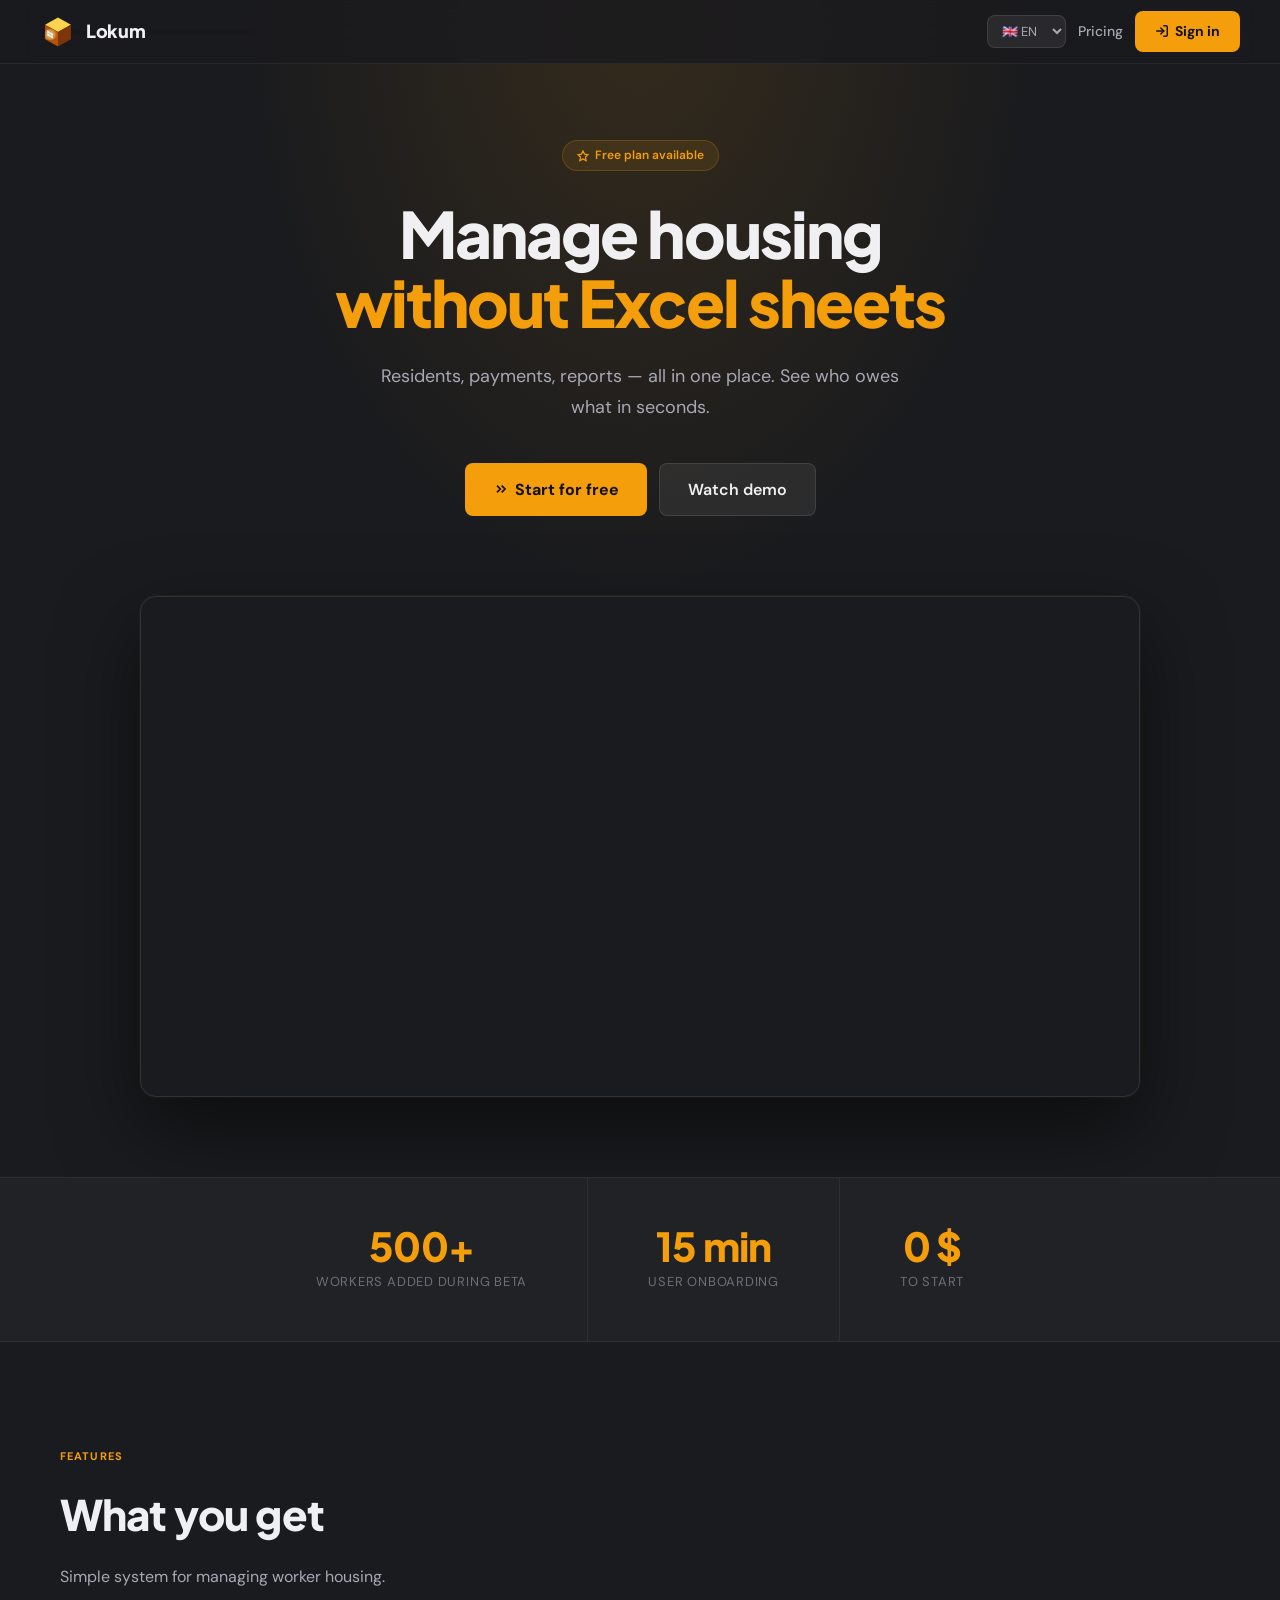
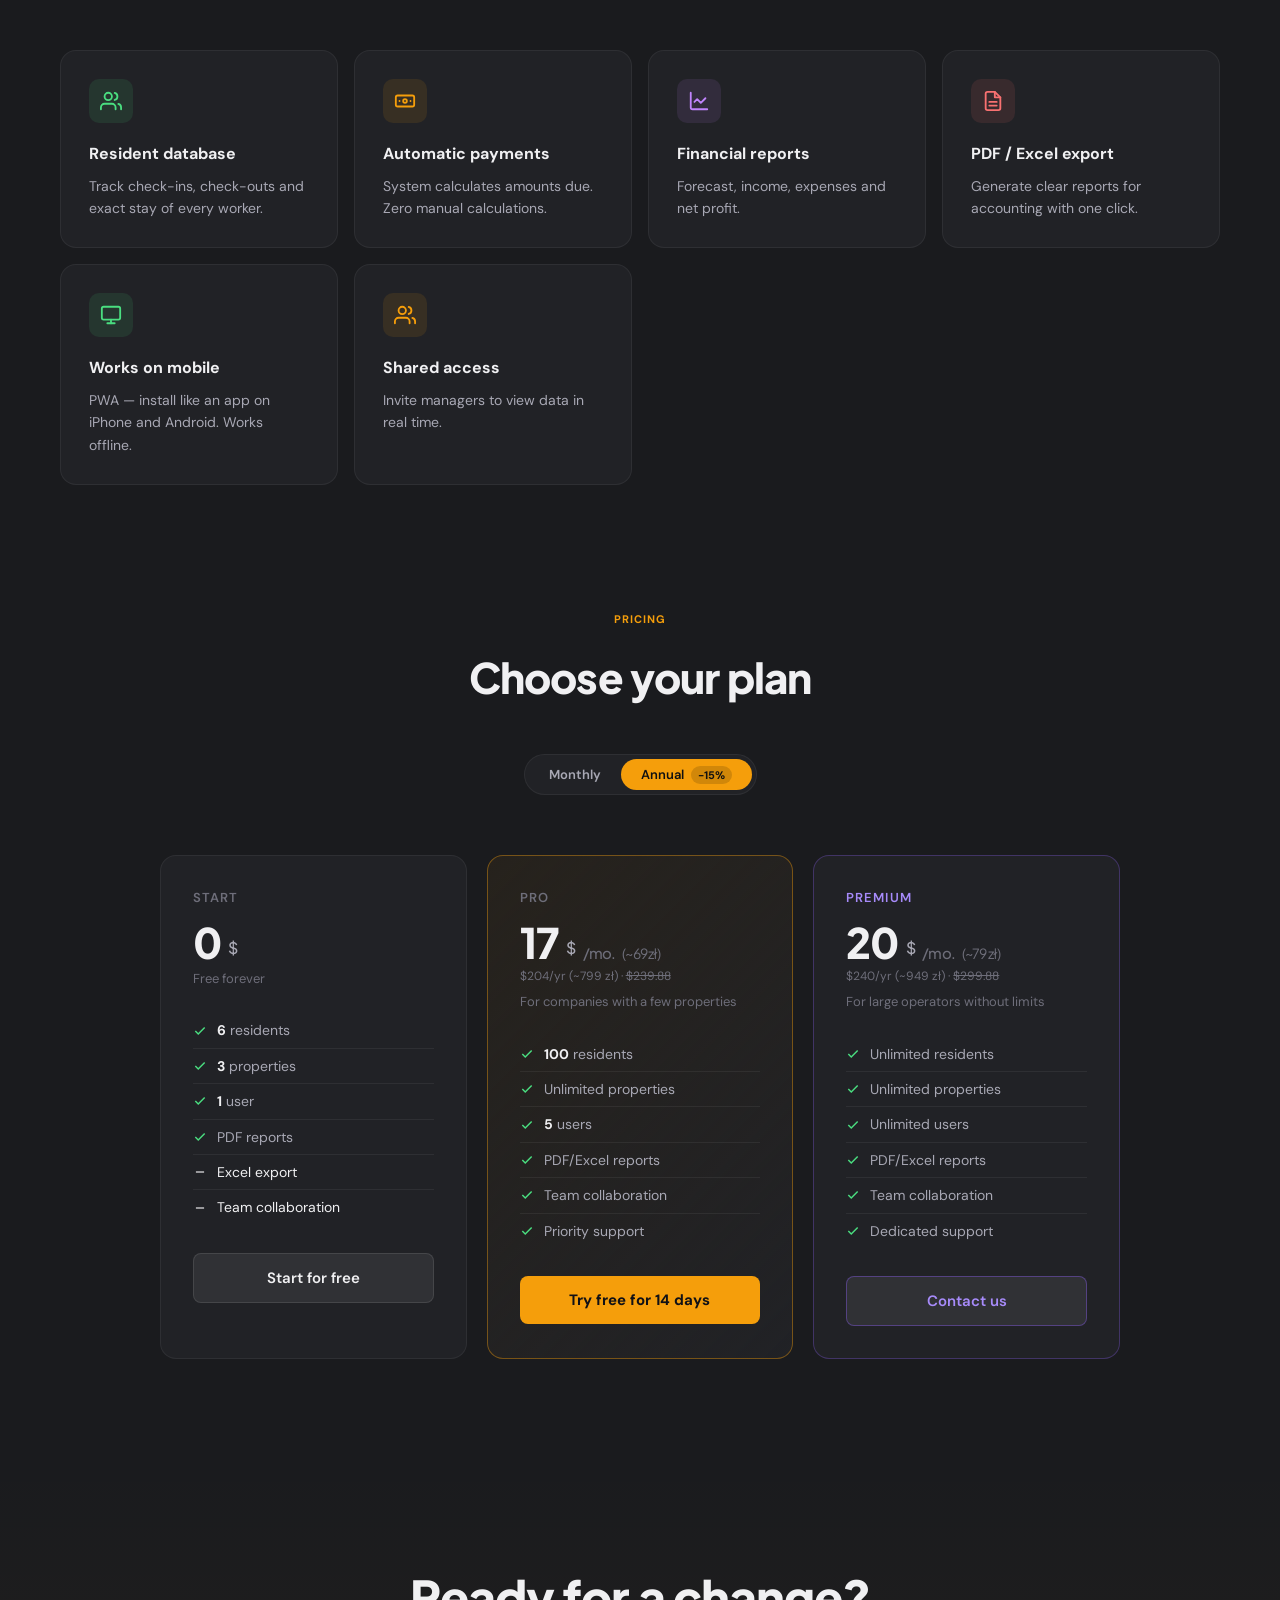
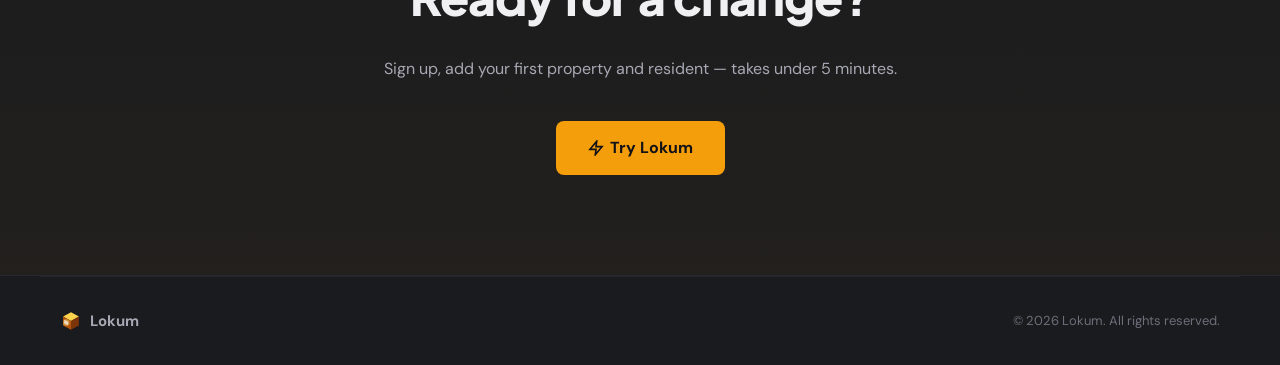
==== commit a1d2b3cd: "fix: banner stat label lokatora → użytkownika" ====
--- a/index.html
+++ b/index.html
@@ -471,7 +471,7 @@
     </div>
     <div class="banner-stat">
       <div class="banner-val">15 min</div>
-      <div class="banner-lbl" data-i18n="banner_lbl2">Onboarding lokatora</div>
+      <div class="banner-lbl" data-i18n="banner_lbl2">Onboarding użytkownika</div>
     </div>
     <div class="banner-stat">
       <div class="banner-val">0 $</div>
@@ -613,7 +613,7 @@
   </div>
 
   <script>
-    const I18N = {"nav_pricing": {"pl": "Cennik", "ua": "Ціни", "ru": "Цены", "en": "Pricing", "lt": "Kainos"}, "nav_login": {"pl": "Zaloguj się", "ua": "Увійти", "ru": "Войти", "en": "Sign in", "lt": "Prisijungti"}, "hero_badge": {"pl": "Darmowy plan dostępny", "ua": "Безкоштовний план доступний", "ru": "Бесплатный план доступен", "en": "Free plan available", "lt": "Nemokamas planas prieinamas"}, "hero_h1": {"pl": "Zarządzaj kwaterami<br><span>bez arkuszy Excel</span>", "ua": "Керуйте житлом<br><span>без таблиць Excel</span>", "ru": "Управляйте жильём<br><span>без таблиц Excel</span>", "en": "Manage housing<br><span>without Excel sheets</span>", "lt": "Valdykite būstą<br><span>be Excel lentelių</span>"}, "hero_p": {"pl": "Mieszkańcy, płatności, raporty — wszystko w jednym miejscu. Sprawdź kto ile jest winien w kilka sekund.", "ua": "Мешканці, платежі, звіти — все в одному місці. Дізнайтесь хто скільки заборгував.", "ru": "Жильцы, платежи, отчёты — всё в одном месте. Узнайте кто сколько должен.", "en": "Residents, payments, reports — all in one place. See who owes what in seconds.", "lt": "Gyventojai, mokėjimai, ataskaitos — viskas vienoje vietoje."}, "hero_cta1": {"pl": "Zacznij za darmo", "ua": "Почати безкоштовно", "ru": "Начать бесплатно", "en": "Start for free", "lt": "Pradėti nemokamai"}, "hero_cta2": {"pl": "Zobacz demo", "ua": "Дивитись демо", "ru": "Смотреть демо", "en": "Watch demo", "lt": "Žiūrėti demo"}, "banner_lbl1": {"pl": "pracowników dodanych w trakcie beta", "ua": "працівників додано під час бета-тесту", "ru": "работников добавлено в ходе бета-теста", "en": "workers added during beta", "lt": "darbuotojų pridėta per beta"}, "banner_lbl2": {"pl": "Onboarding lokatora", "ua": "Онбординг мешканця", "ru": "Онбординг жильца", "en": "Resident onboarding", "lt": "Gyventojo įvedimas"}, "banner_lbl3": {"pl": "Za start", "ua": "За старт", "ru": "За старт", "en": "To start", "lt": "Pradžiai"}, "feat_label": {"pl": "Funkcje", "ua": "Можливості", "ru": "Функции", "en": "Features", "lt": "Funkcijos"}, "feat_h2": {"pl": "Co dostajesz", "ua": "Що ви отримуєте", "ru": "Что вы получаете", "en": "What you get", "lt": "Ką gausite"}, "feat_sub": {"pl": "Prosty system do zarządzania kwaterami pracowniczymi.", "ua": "Проста система управління житлом для працівників.", "ru": "Простая система управления жильём для работников.", "en": "Simple system for managing worker housing.", "lt": "Paprasta sistema darbuotojų būsto valdymui."}, "feat1_h": {"pl": "Baza mieszkańców", "ua": "База мешканців", "ru": "База жильцов", "en": "Resident database", "lt": "Gyventojų bazė"}, "feat1_p": {"pl": "Śledź zameldowania, wymeldowania i dokładny czas pobytu każdego pracownika.", "ua": "Відстежуйте заїзди, виїзди та час перебування кожного працівника.", "ru": "Отслеживайте заселения, выселения и точное время пребывания каждого работника.", "en": "Track check-ins, check-outs and exact stay of every worker.", "lt": "Sekite įsiregistravimus ir išsiregistravimus."}, "feat2_h": {"pl": "Automatyczne płatności", "ua": "Автоматичні платежі", "ru": "Автоматические платежи", "en": "Automatic payments", "lt": "Automatiniai mokėjimai"}, "feat2_p": {"pl": "System przelicza należności na podstawie stawki miesięcznej. Zero ręcznych obliczeń.", "ua": "Система розраховує заборгованість. Нуль ручних обчислень.", "ru": "Система рассчитывает задолженность. Ноль ручных вычислений.", "en": "System calculates amounts due. Zero manual calculations.", "lt": "Sistema skaičiuoja mokėtinas sumas."}, "feat3_h": {"pl": "Raporty finansowe", "ua": "Фінансові звіти", "ru": "Финансовые отчёты", "en": "Financial reports", "lt": "Finansinės ataskaitos"}, "feat3_p": {"pl": "Prognoza, faktyczny dochód, wydatki i zysk netto — wszystko w czytelnych wykresach.", "ua": "Прогноз, дохід, витрати і чистий прибуток.", "ru": "Прогноз, доход, расходы и чистая прибыль.", "en": "Forecast, income, expenses and net profit.", "lt": "Prognozė, pajamos, išlaidos ir grynasis pelnas."}, "feat4_h": {"pl": "Eksport PDF / Excel", "ua": "Експорт PDF / Excel", "ru": "Экспорт PDF / Excel", "en": "PDF / Excel export", "lt": "PDF / Excel eksportas"}, "feat4_p": {"pl": "Generuj przejrzyste raporty dla firm i księgowości jednym kliknięciem.", "ua": "Генеруйте звіти для компаній та бухгалтерії в один клік.", "ru": "Генерируйте отчёты для компаний одним кликом.", "en": "Generate clear reports for accounting with one click.", "lt": "Generuokite ataskaitas vienu paspaudimu."}, "feat5_h": {"pl": "Działa na telefonie", "ua": "Працює на телефоні", "ru": "Работает на телефоне", "en": "Works on mobile", "lt": "Veikia telefone"}, "feat5_p": {"pl": "PWA — instalujesz jak aplikację na iPhone i Android. Działa też offline.", "ua": "PWA — як додаток на iPhone та Android. Офлайн режим.", "ru": "PWA — как приложение на iPhone и Android. Работает офлайн.", "en": "PWA — install like an app on iPhone and Android. Works offline.", "lt": "PWA — įdiekite kaip programą. Veikia be interneto."}, "feat6_h": {"pl": "Współdzielenie", "ua": "Спільний доступ", "ru": "Совместный доступ", "en": "Shared access", "lt": "Bendras priėjimas"}, "feat6_p": {"pl": "Zaproś menedżerów i właścicieli obiektów do podglądu danych w czasie rzeczywistym.", "ua": "Запросіть менеджерів для перегляду даних у реальному часі.", "ru": "Пригласите менеджеров для просмотра данных в реальном времени.", "en": "Invite managers to view data in real time.", "lt": "Pakvieskite vadovus peržiūrėti duomenis."}, "cta_h2": {"pl": "Gotowy na zmianę?", "ua": "Готові до змін?", "ru": "Готовы к переменам?", "en": "Ready for a change?", "lt": "Pasiruošę pokyčiams?"}, "cta_p": {"pl": "Zarejestruj się, dodaj obiekt i pierwszego mieszkańca — wszystko zajmuje mniej niż 5 minut.", "ua": "Зареєструйтесь, додайте об'єкт і першого мешканця — займе менше 5 хвилин.", "ru": "Зарегистрируйтесь, добавьте объект и первого жильца — меньше 5 минут.", "en": "Sign up, add your first property and resident — takes under 5 minutes.", "lt": "Prisiregistruokite, pridėkite pirmą objektą ir gyventoją — mažiau nei 5 minutės."}, "cta_btn": {"pl": "Wypróbuj Lokum", "ua": "Спробувати Lokum", "ru": "Попробовать Lokum", "en": "Try Lokum", "lt": "Išbandyti Lokum"}, "footer_copy": {"pl": "Wszelkie prawa zastrzeżone.", "ua": "Всі права захищені.", "ru": "Все права защищены.", "en": "All rights reserved.", "lt": "Visos teisės saugomos."}, "billing_monthly": {"pl": "Miesięcznie", "ua": "Щомісяця", "ru": "Ежемесячно", "en": "Monthly", "lt": "Kas mėnesį"}, "billing_annual": {"pl": "Rocznie", "ua": "Щороку", "ru": "Ежегодно", "en": "Annual", "lt": "Kasmet"}, "plan_free_desc": {"pl": "Na zawsze darmowy", "ua": "Назавжди безкоштовний", "ru": "Навсегда бесплатный", "en": "Free forever", "lt": "Amžinai nemokamas"}, "plan_residents": {"pl": "mieszkańców", "ua": "мешканців", "ru": "жильцов", "en": "residents", "lt": "gyventojų"}, "plan_props": {"pl": "obiekty", "ua": "об'єкти", "ru": "объекта", "en": "properties", "lt": "objektai"}, "plan_reports": {"pl": "Raporty PDF/Excel", "ua": "Звіти PDF/Excel", "ru": "Отчёты PDF/Excel", "en": "PDF/Excel reports", "lt": "PDF/Excel ataskaitos"}, "plan_mobile": {"pl": "Aplikacja mobilna", "ua": "Мобільний додаток", "ru": "Мобильное приложение", "en": "Mobile app", "lt": "Mobilioji programa"}, "cta_free": {"pl": "Zacznij za darmo", "ua": "Почати безкоштовно", "ru": "Начать бесплатно", "en": "Start for free", "lt": "Pradėti nemokamai"}, "plan_popular": {"pl": "Najpopularniejszy", "ua": "Найпопулярніший", "ru": "Самый популярный", "en": "Most popular", "lt": "Populiariausias"}, "plan_mo": {"pl": "mies.", "ua": "міс.", "ru": "мес.", "en": "mo.", "lt": "mėn."}, "plan_trial": {"pl": "14 dni próbnych gratis", "ua": "14 днів пробних безкоштовно", "ru": "14 дней пробных бесплатно", "en": "14-day free trial", "lt": "14 dienų bandymas"}, "plan_unlimited_res": {"pl": "Nieograniczeni mieszkańcy", "ua": "Необмежені мешканці", "ru": "Неограниченные жильцы", "en": "Unlimited residents", "lt": "Neriboti gyventojai"}, "plan_unlimited_props": {"pl": "Nieograniczone obiekty", "ua": "Необмежені об'єкти", "ru": "Неограниченные объекты", "en": "Unlimited properties", "lt": "Neriboti objektai"}, "plan_finance": {"pl": "Finanse + Rezerwacje", "ua": "Фінанси + Бронювання", "ru": "Финансы + Бронирования", "en": "Finance + Bookings", "lt": "Finansai + Rezervacijos"}, "plan_support": {"pl": "Wsparcie priorytetowe", "ua": "Пріоритетна підтримка", "ru": "Приоритетная поддержка", "en": "Priority support", "lt": "Prioritetinė pagalba"}, "cta_trial": {"pl": "Wypróbuj 14 dni gratis", "ua": "Спробуй 14 днів безкоштовно", "ru": "Попробуй 14 дней бесплатно", "en": "Try free for 14 days", "lt": "Išbandyk 14 dienų nemokamai"}, "plan_user": {"pl": "użytkownik", "ua": "користувач", "ru": "пользователь", "en": "user", "lt": "naudotojas"}, "plan_users": {"pl": "użytkowników", "ua": "користувачів", "ru": "пользователей", "en": "users", "lt": "naudotojų"}, "plan_reports_pdf": {"pl": "Raporty PDF", "ua": "Звіти PDF", "ru": "Отчёты PDF", "en": "PDF reports", "lt": "PDF ataskaitos"}, "plan_excel": {"pl": "Eksport Excel", "ua": "Експорт Excel", "ru": "Экспорт Excel", "en": "Excel export", "lt": "Excel eksportas"}, "plan_collab": {"pl": "Wspólna praca", "ua": "Спільна робота", "ru": "Совместная работа", "en": "Team collaboration", "lt": "Komandinis darbas"}, "plan_pro_desc": {"pl": "Dla firm z kilkoma obiektami", "ua": "Для компаній з кількома об'єктами", "ru": "Для компаний с несколькими объектами", "en": "For companies with a few properties", "lt": "Įmonėms su keliais objektais"}, "plan_pro_annual": {"pl": "lub $204/rok <span style='background:rgba(74,222,128,.15);padding:1px 6px;border-radius:20px;font-size:11px'>-15%</span>", "ua": "або $204/рік <span style='background:rgba(74,222,128,.15);padding:1px 6px;border-radius:20px;font-size:11px'>-15%</span>", "ru": "или $204/год <span style='background:rgba(74,222,128,.15);padding:1px 6px;border-radius:20px;font-size:11px'>-15%</span>", "en": "or $204/year <span style='background:rgba(74,222,128,.15);padding:1px 6px;border-radius:20px;font-size:11px'>-15%</span>", "lt": "arba $204/metams <span style='background:rgba(74,222,128,.15);padding:1px 6px;border-radius:20px;font-size:11px'>-15%</span>"}, "plan_prem_desc": {"pl": "Dla dużych operatorów bez limitów", "ua": "Для великих операторів без обмежень", "ru": "Для крупных операторов без ограничений", "en": "For large operators without limits", "lt": "Dideliems operatoriams be apribojimų"}, "plan_prem_annual": {"pl": "lub $240/rok <span style='background:rgba(74,222,128,.15);padding:1px 6px;border-radius:20px;font-size:11px'>-20%</span>", "ua": "або $240/рік <span style='background:rgba(74,222,128,.15);padding:1px 6px;border-radius:20px;font-size:11px'>-20%</span>", "ru": "или $240/год <span style='background:rgba(74,222,128,.15);padding:1px 6px;border-radius:20px;font-size:11px'>-20%</span>", "en": "or $240/year <span style='background:rgba(74,222,128,.15);padding:1px 6px;border-radius:20px;font-size:11px'>-20%</span>", "lt": "arba $240/metams <span style='background:rgba(74,222,128,.15);padding:1px 6px;border-radius:20px;font-size:11px'>-20%</span>"}, "plan_unlimited_users": {"pl": "Bez limitu użytkowników", "ua": "Без ліміту користувачів", "ru": "Без лимита пользователей", "en": "Unlimited users", "lt": "Neriboti naudotojai"}, "plan_dedicated": {"pl": "Dedykowane wsparcie", "ua": "Виділена підтримка", "ru": "Выделенная поддержка", "en": "Dedicated support", "lt": "Dedikuotas palaikymas"}, "cta_contact": {"pl": "Skontaktuj się", "ua": "Зв'язатися", "ru": "Связаться", "en": "Contact us", "lt": "Susisiekite"}, "pricing_h2": {"pl": "Wybierz plan", "ua": "Оберіть план", "ru": "Выберите план", "en": "Choose your plan", "lt": "Pasirinkite planą"}};
+    const I18N = {"nav_pricing": {"pl": "Cennik", "ua": "Ціни", "ru": "Цены", "en": "Pricing", "lt": "Kainos"}, "nav_login": {"pl": "Zaloguj się", "ua": "Увійти", "ru": "Войти", "en": "Sign in", "lt": "Prisijungti"}, "hero_badge": {"pl": "Darmowy plan dostępny", "ua": "Безкоштовний план доступний", "ru": "Бесплатный план доступен", "en": "Free plan available", "lt": "Nemokamas planas prieinamas"}, "hero_h1": {"pl": "Zarządzaj kwaterami<br><span>bez arkuszy Excel</span>", "ua": "Керуйте житлом<br><span>без таблиць Excel</span>", "ru": "Управляйте жильём<br><span>без таблиц Excel</span>", "en": "Manage housing<br><span>without Excel sheets</span>", "lt": "Valdykite būstą<br><span>be Excel lentelių</span>"}, "hero_p": {"pl": "Mieszkańcy, płatności, raporty — wszystko w jednym miejscu. Sprawdź kto ile jest winien w kilka sekund.", "ua": "Мешканці, платежі, звіти — все в одному місці. Дізнайтесь хто скільки заборгував.", "ru": "Жильцы, платежи, отчёты — всё в одном месте. Узнайте кто сколько должен.", "en": "Residents, payments, reports — all in one place. See who owes what in seconds.", "lt": "Gyventojai, mokėjimai, ataskaitos — viskas vienoje vietoje."}, "hero_cta1": {"pl": "Zacznij za darmo", "ua": "Почати безкоштовно", "ru": "Начать бесплатно", "en": "Start for free", "lt": "Pradėti nemokamai"}, "hero_cta2": {"pl": "Zobacz demo", "ua": "Дивитись демо", "ru": "Смотреть демо", "en": "Watch demo", "lt": "Žiūrėti demo"}, "banner_lbl1": {"pl": "pracowników dodanych w trakcie beta", "ua": "працівників додано під час бета-тесту", "ru": "работников добавлено в ходе бета-теста", "en": "workers added during beta", "lt": "darbuotojų pridėta per beta"}, "banner_lbl2": {"pl": "Onboarding użytkownika", "ua": "Онбординг користувача", "ru": "Онбординг пользователя", "en": "User onboarding", "lt": "Naudotojo įvedimas"}, "banner_lbl3": {"pl": "Za start", "ua": "За старт", "ru": "За старт", "en": "To start", "lt": "Pradžiai"}, "feat_label": {"pl": "Funkcje", "ua": "Можливості", "ru": "Функции", "en": "Features", "lt": "Funkcijos"}, "feat_h2": {"pl": "Co dostajesz", "ua": "Що ви отримуєте", "ru": "Что вы получаете", "en": "What you get", "lt": "Ką gausite"}, "feat_sub": {"pl": "Prosty system do zarządzania kwaterami pracowniczymi.", "ua": "Проста система управління житлом для працівників.", "ru": "Простая система управления жильём для работников.", "en": "Simple system for managing worker housing.", "lt": "Paprasta sistema darbuotojų būsto valdymui."}, "feat1_h": {"pl": "Baza mieszkańców", "ua": "База мешканців", "ru": "База жильцов", "en": "Resident database", "lt": "Gyventojų bazė"}, "feat1_p": {"pl": "Śledź zameldowania, wymeldowania i dokładny czas pobytu każdego pracownika.", "ua": "Відстежуйте заїзди, виїзди та час перебування кожного працівника.", "ru": "Отслеживайте заселения, выселения и точное время пребывания каждого работника.", "en": "Track check-ins, check-outs and exact stay of every worker.", "lt": "Sekite įsiregistravimus ir išsiregistravimus."}, "feat2_h": {"pl": "Automatyczne płatności", "ua": "Автоматичні платежі", "ru": "Автоматические платежи", "en": "Automatic payments", "lt": "Automatiniai mokėjimai"}, "feat2_p": {"pl": "System przelicza należności na podstawie stawki miesięcznej. Zero ręcznych obliczeń.", "ua": "Система розраховує заборгованість. Нуль ручних обчислень.", "ru": "Система рассчитывает задолженность. Ноль ручных вычислений.", "en": "System calculates amounts due. Zero manual calculations.", "lt": "Sistema skaičiuoja mokėtinas sumas."}, "feat3_h": {"pl": "Raporty finansowe", "ua": "Фінансові звіти", "ru": "Финансовые отчёты", "en": "Financial reports", "lt": "Finansinės ataskaitos"}, "feat3_p": {"pl": "Prognoza, faktyczny dochód, wydatki i zysk netto — wszystko w czytelnych wykresach.", "ua": "Прогноз, дохід, витрати і чистий прибуток.", "ru": "Прогноз, доход, расходы и чистая прибыль.", "en": "Forecast, income, expenses and net profit.", "lt": "Prognozė, pajamos, išlaidos ir grynasis pelnas."}, "feat4_h": {"pl": "Eksport PDF / Excel", "ua": "Експорт PDF / Excel", "ru": "Экспорт PDF / Excel", "en": "PDF / Excel export", "lt": "PDF / Excel eksportas"}, "feat4_p": {"pl": "Generuj przejrzyste raporty dla firm i księgowości jednym kliknięciem.", "ua": "Генеруйте звіти для компаній та бухгалтерії в один клік.", "ru": "Генерируйте отчёты для компаний одним кликом.", "en": "Generate clear reports for accounting with one click.", "lt": "Generuokite ataskaitas vienu paspaudimu."}, "feat5_h": {"pl": "Działa na telefonie", "ua": "Працює на телефоні", "ru": "Работает на телефоне", "en": "Works on mobile", "lt": "Veikia telefone"}, "feat5_p": {"pl": "PWA — instalujesz jak aplikację na iPhone i Android. Działa też offline.", "ua": "PWA — як додаток на iPhone та Android. Офлайн режим.", "ru": "PWA — как приложение на iPhone и Android. Работает офлайн.", "en": "PWA — install like an app on iPhone and Android. Works offline.", "lt": "PWA — įdiekite kaip programą. Veikia be interneto."}, "feat6_h": {"pl": "Współdzielenie", "ua": "Спільний доступ", "ru": "Совместный доступ", "en": "Shared access", "lt": "Bendras priėjimas"}, "feat6_p": {"pl": "Zaproś menedżerów i właścicieli obiektów do podglądu danych w czasie rzeczywistym.", "ua": "Запросіть менеджерів для перегляду даних у реальному часі.", "ru": "Пригласите менеджеров для просмотра данных в реальном времени.", "en": "Invite managers to view data in real time.", "lt": "Pakvieskite vadovus peržiūrėti duomenis."}, "cta_h2": {"pl": "Gotowy na zmianę?", "ua": "Готові до змін?", "ru": "Готовы к переменам?", "en": "Ready for a change?", "lt": "Pasiruošę pokyčiams?"}, "cta_p": {"pl": "Zarejestruj się, dodaj obiekt i pierwszego mieszkańca — wszystko zajmuje mniej niż 5 minut.", "ua": "Зареєструйтесь, додайте об'єкт і першого мешканця — займе менше 5 хвилин.", "ru": "Зарегистрируйтесь, добавьте объект и первого жильца — меньше 5 минут.", "en": "Sign up, add your first property and resident — takes under 5 minutes.", "lt": "Prisiregistruokite, pridėkite pirmą objektą ir gyventoją — mažiau nei 5 minutės."}, "cta_btn": {"pl": "Wypróbuj Lokum", "ua": "Спробувати Lokum", "ru": "Попробовать Lokum", "en": "Try Lokum", "lt": "Išbandyti Lokum"}, "footer_copy": {"pl": "Wszelkie prawa zastrzeżone.", "ua": "Всі права захищені.", "ru": "Все права защищены.", "en": "All rights reserved.", "lt": "Visos teisės saugomos."}, "billing_monthly": {"pl": "Miesięcznie", "ua": "Щомісяця", "ru": "Ежемесячно", "en": "Monthly", "lt": "Kas mėnesį"}, "billing_annual": {"pl": "Rocznie", "ua": "Щороку", "ru": "Ежегодно", "en": "Annual", "lt": "Kasmet"}, "plan_free_desc": {"pl": "Na zawsze darmowy", "ua": "Назавжди безкоштовний", "ru": "Навсегда бесплатный", "en": "Free forever", "lt": "Amžinai nemokamas"}, "plan_residents": {"pl": "mieszkańców", "ua": "мешканців", "ru": "жильцов", "en": "residents", "lt": "gyventojų"}, "plan_props": {"pl": "obiekty", "ua": "об'єкти", "ru": "объекта", "en": "properties", "lt": "objektai"}, "plan_reports": {"pl": "Raporty PDF/Excel", "ua": "Звіти PDF/Excel", "ru": "Отчёты PDF/Excel", "en": "PDF/Excel reports", "lt": "PDF/Excel ataskaitos"}, "plan_mobile": {"pl": "Aplikacja mobilna", "ua": "Мобільний додаток", "ru": "Мобильное приложение", "en": "Mobile app", "lt": "Mobilioji programa"}, "cta_free": {"pl": "Zacznij za darmo", "ua": "Почати безкоштовно", "ru": "Начать бесплатно", "en": "Start for free", "lt": "Pradėti nemokamai"}, "plan_popular": {"pl": "Najpopularniejszy", "ua": "Найпопулярніший", "ru": "Самый популярный", "en": "Most popular", "lt": "Populiariausias"}, "plan_mo": {"pl": "mies.", "ua": "міс.", "ru": "мес.", "en": "mo.", "lt": "mėn."}, "plan_trial": {"pl": "14 dni próbnych gratis", "ua": "14 днів пробних безкоштовно", "ru": "14 дней пробных бесплатно", "en": "14-day free trial", "lt": "14 dienų bandymas"}, "plan_unlimited_res": {"pl": "Nieograniczeni mieszkańcy", "ua": "Необмежені мешканці", "ru": "Неограниченные жильцы", "en": "Unlimited residents", "lt": "Neriboti gyventojai"}, "plan_unlimited_props": {"pl": "Nieograniczone obiekty", "ua": "Необмежені об'єкти", "ru": "Неограниченные объекты", "en": "Unlimited properties", "lt": "Neriboti objektai"}, "plan_finance": {"pl": "Finanse + Rezerwacje", "ua": "Фінанси + Бронювання", "ru": "Финансы + Бронирования", "en": "Finance + Bookings", "lt": "Finansai + Rezervacijos"}, "plan_support": {"pl": "Wsparcie priorytetowe", "ua": "Пріоритетна підтримка", "ru": "Приоритетная поддержка", "en": "Priority support", "lt": "Prioritetinė pagalba"}, "cta_trial": {"pl": "Wypróbuj 14 dni gratis", "ua": "Спробуй 14 днів безкоштовно", "ru": "Попробуй 14 дней бесплатно", "en": "Try free for 14 days", "lt": "Išbandyk 14 dienų nemokamai"}, "plan_user": {"pl": "użytkownik", "ua": "користувач", "ru": "пользователь", "en": "user", "lt": "naudotojas"}, "plan_users": {"pl": "użytkowników", "ua": "користувачів", "ru": "пользователей", "en": "users", "lt": "naudotojų"}, "plan_reports_pdf": {"pl": "Raporty PDF", "ua": "Звіти PDF", "ru": "Отчёты PDF", "en": "PDF reports", "lt": "PDF ataskaitos"}, "plan_excel": {"pl": "Eksport Excel", "ua": "Експорт Excel", "ru": "Экспорт Excel", "en": "Excel export", "lt": "Excel eksportas"}, "plan_collab": {"pl": "Wspólna praca", "ua": "Спільна робота", "ru": "Совместная работа", "en": "Team collaboration", "lt": "Komandinis darbas"}, "plan_pro_desc": {"pl": "Dla firm z kilkoma obiektami", "ua": "Для компаній з кількома об'єктами", "ru": "Для компаний с несколькими объектами", "en": "For companies with a few properties", "lt": "Įmonėms su keliais objektais"}, "plan_pro_annual": {"pl": "lub $204/rok <span style='background:rgba(74,222,128,.15);padding:1px 6px;border-radius:20px;font-size:11px'>-15%</span>", "ua": "або $204/рік <span style='background:rgba(74,222,128,.15);padding:1px 6px;border-radius:20px;font-size:11px'>-15%</span>", "ru": "или $204/год <span style='background:rgba(74,222,128,.15);padding:1px 6px;border-radius:20px;font-size:11px'>-15%</span>", "en": "or $204/year <span style='background:rgba(74,222,128,.15);padding:1px 6px;border-radius:20px;font-size:11px'>-15%</span>", "lt": "arba $204/metams <span style='background:rgba(74,222,128,.15);padding:1px 6px;border-radius:20px;font-size:11px'>-15%</span>"}, "plan_prem_desc": {"pl": "Dla dużych operatorów bez limitów", "ua": "Для великих операторів без обмежень", "ru": "Для крупных операторов без ограничений", "en": "For large operators without limits", "lt": "Dideliems operatoriams be apribojimų"}, "plan_prem_annual": {"pl": "lub $240/rok <span style='background:rgba(74,222,128,.15);padding:1px 6px;border-radius:20px;font-size:11px'>-20%</span>", "ua": "або $240/рік <span style='background:rgba(74,222,128,.15);padding:1px 6px;border-radius:20px;font-size:11px'>-20%</span>", "ru": "или $240/год <span style='background:rgba(74,222,128,.15);padding:1px 6px;border-radius:20px;font-size:11px'>-20%</span>", "en": "or $240/year <span style='background:rgba(74,222,128,.15);padding:1px 6px;border-radius:20px;font-size:11px'>-20%</span>", "lt": "arba $240/metams <span style='background:rgba(74,222,128,.15);padding:1px 6px;border-radius:20px;font-size:11px'>-20%</span>"}, "plan_unlimited_users": {"pl": "Bez limitu użytkowników", "ua": "Без ліміту користувачів", "ru": "Без лимита пользователей", "en": "Unlimited users", "lt": "Neriboti naudotojai"}, "plan_dedicated": {"pl": "Dedykowane wsparcie", "ua": "Виділена підтримка", "ru": "Выделенная поддержка", "en": "Dedicated support", "lt": "Dedikuotas palaikymas"}, "cta_contact": {"pl": "Skontaktuj się", "ua": "Зв'язатися", "ru": "Связаться", "en": "Contact us", "lt": "Susisiekite"}, "pricing_h2": {"pl": "Wybierz plan", "ua": "Оберіть план", "ru": "Выберите план", "en": "Choose your plan", "lt": "Pasirinkite planą"}};
     const LANGS = ['pl','ua','ru','en','lt'];
     const LANG_FLAGS = {pl:'🇵🇱', ua:'🇺🇦', ru:'', en:'🇬🇧', lt:'🇱🇹'};
     const LANG_NEXT  = {pl:'ua', ua:'ru', ru:'en', en:'lt', lt:'pl'};
